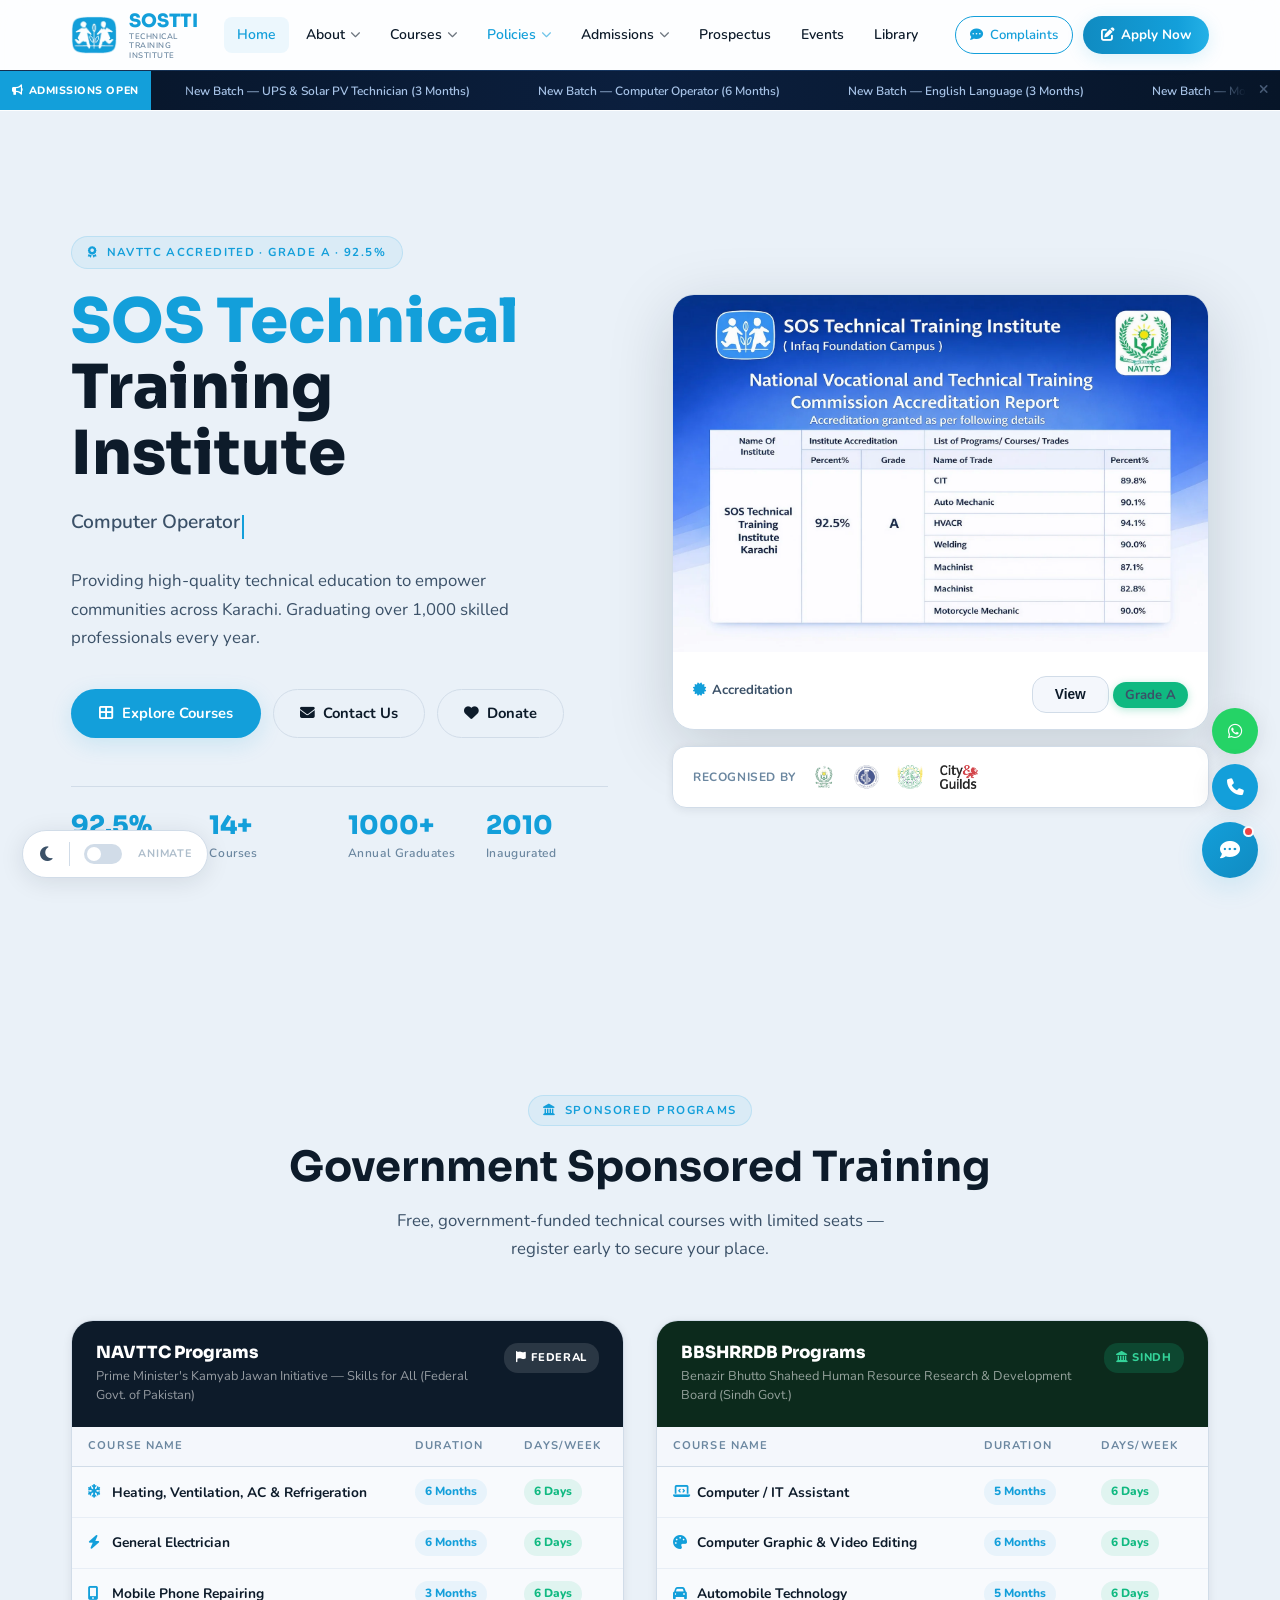
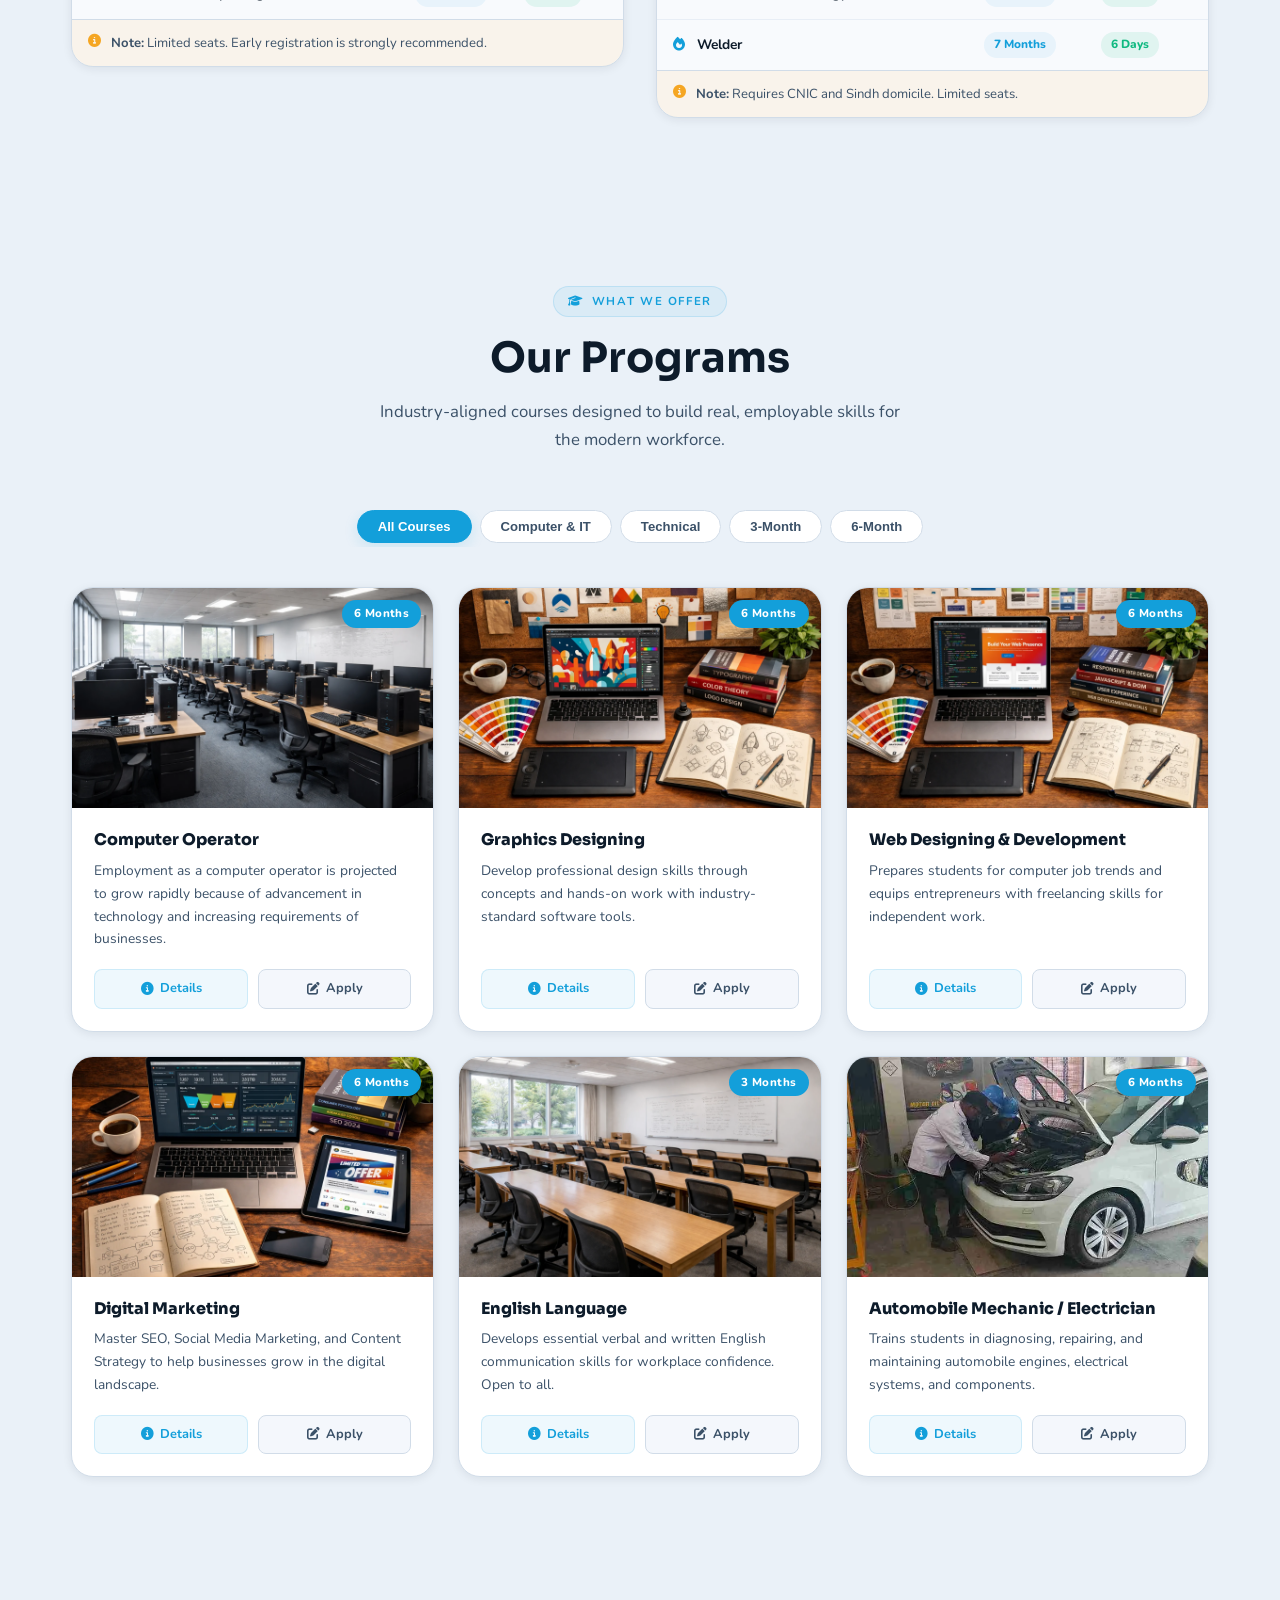
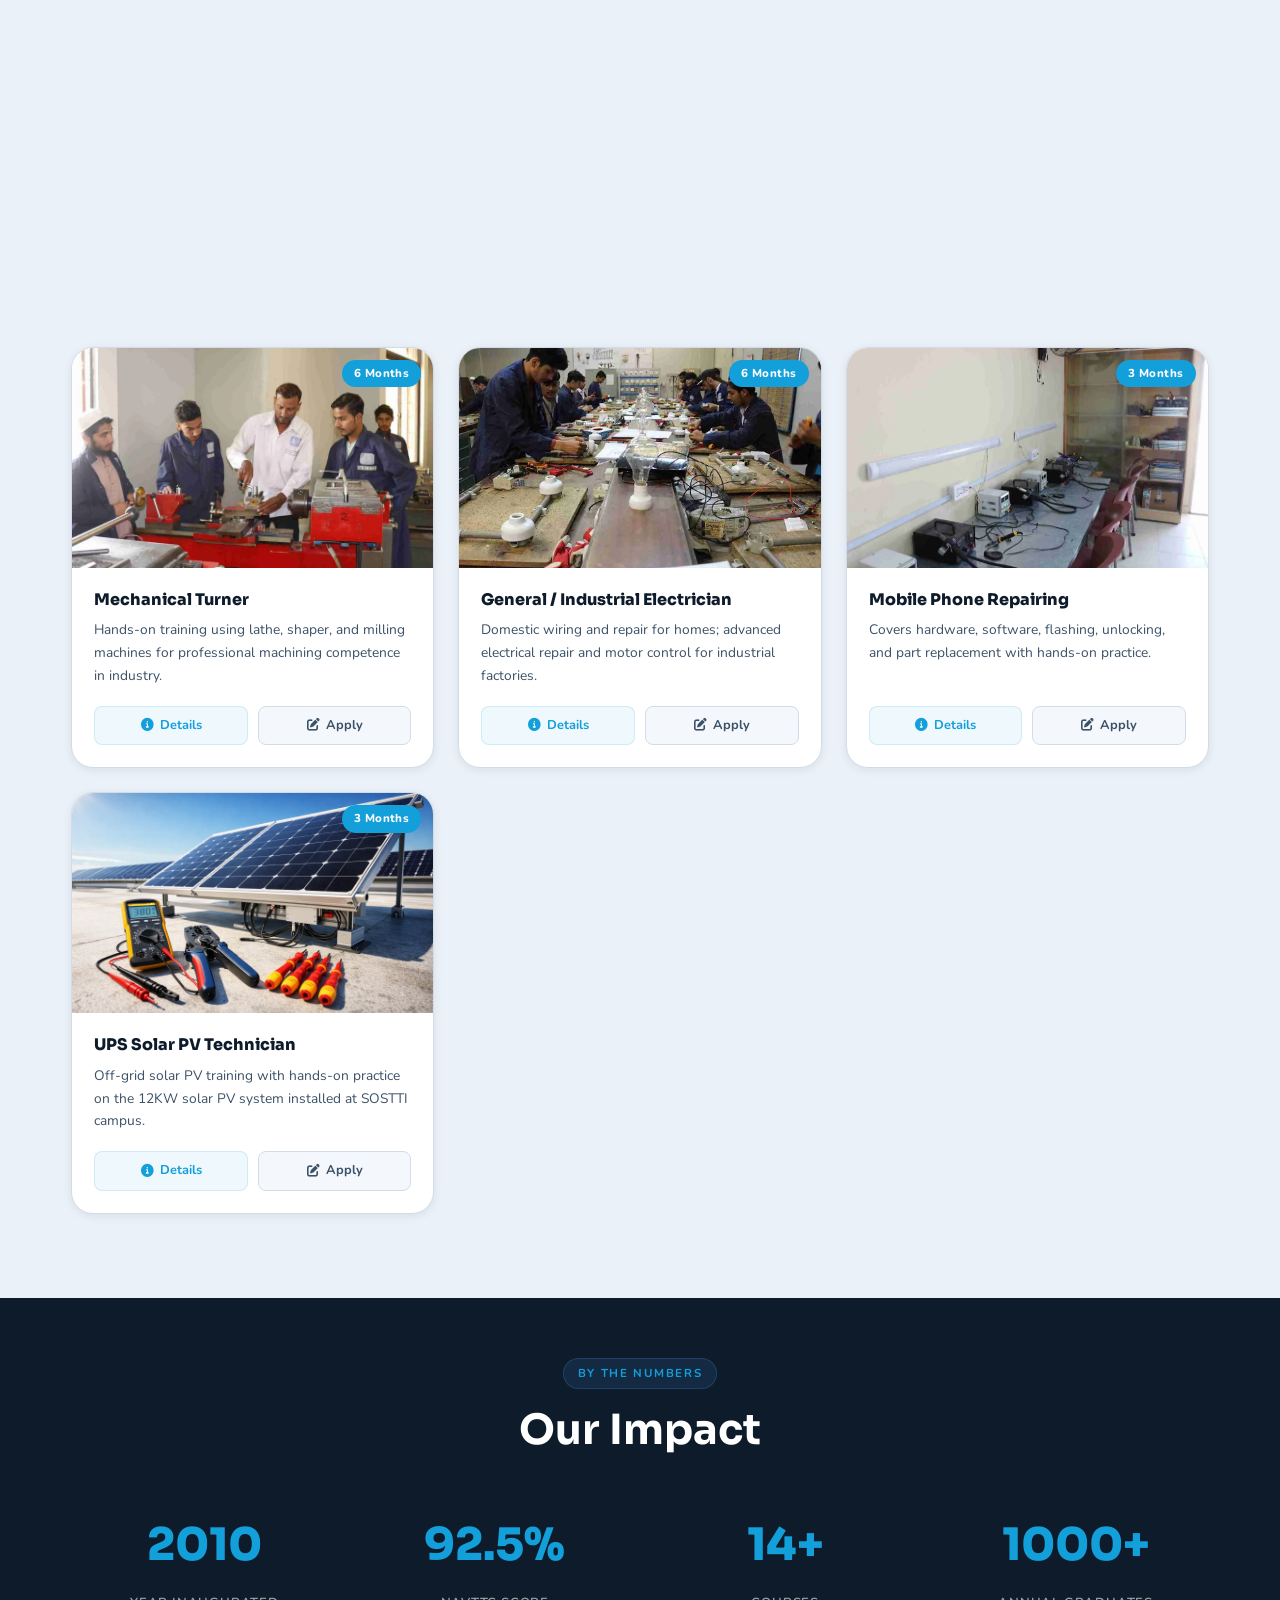
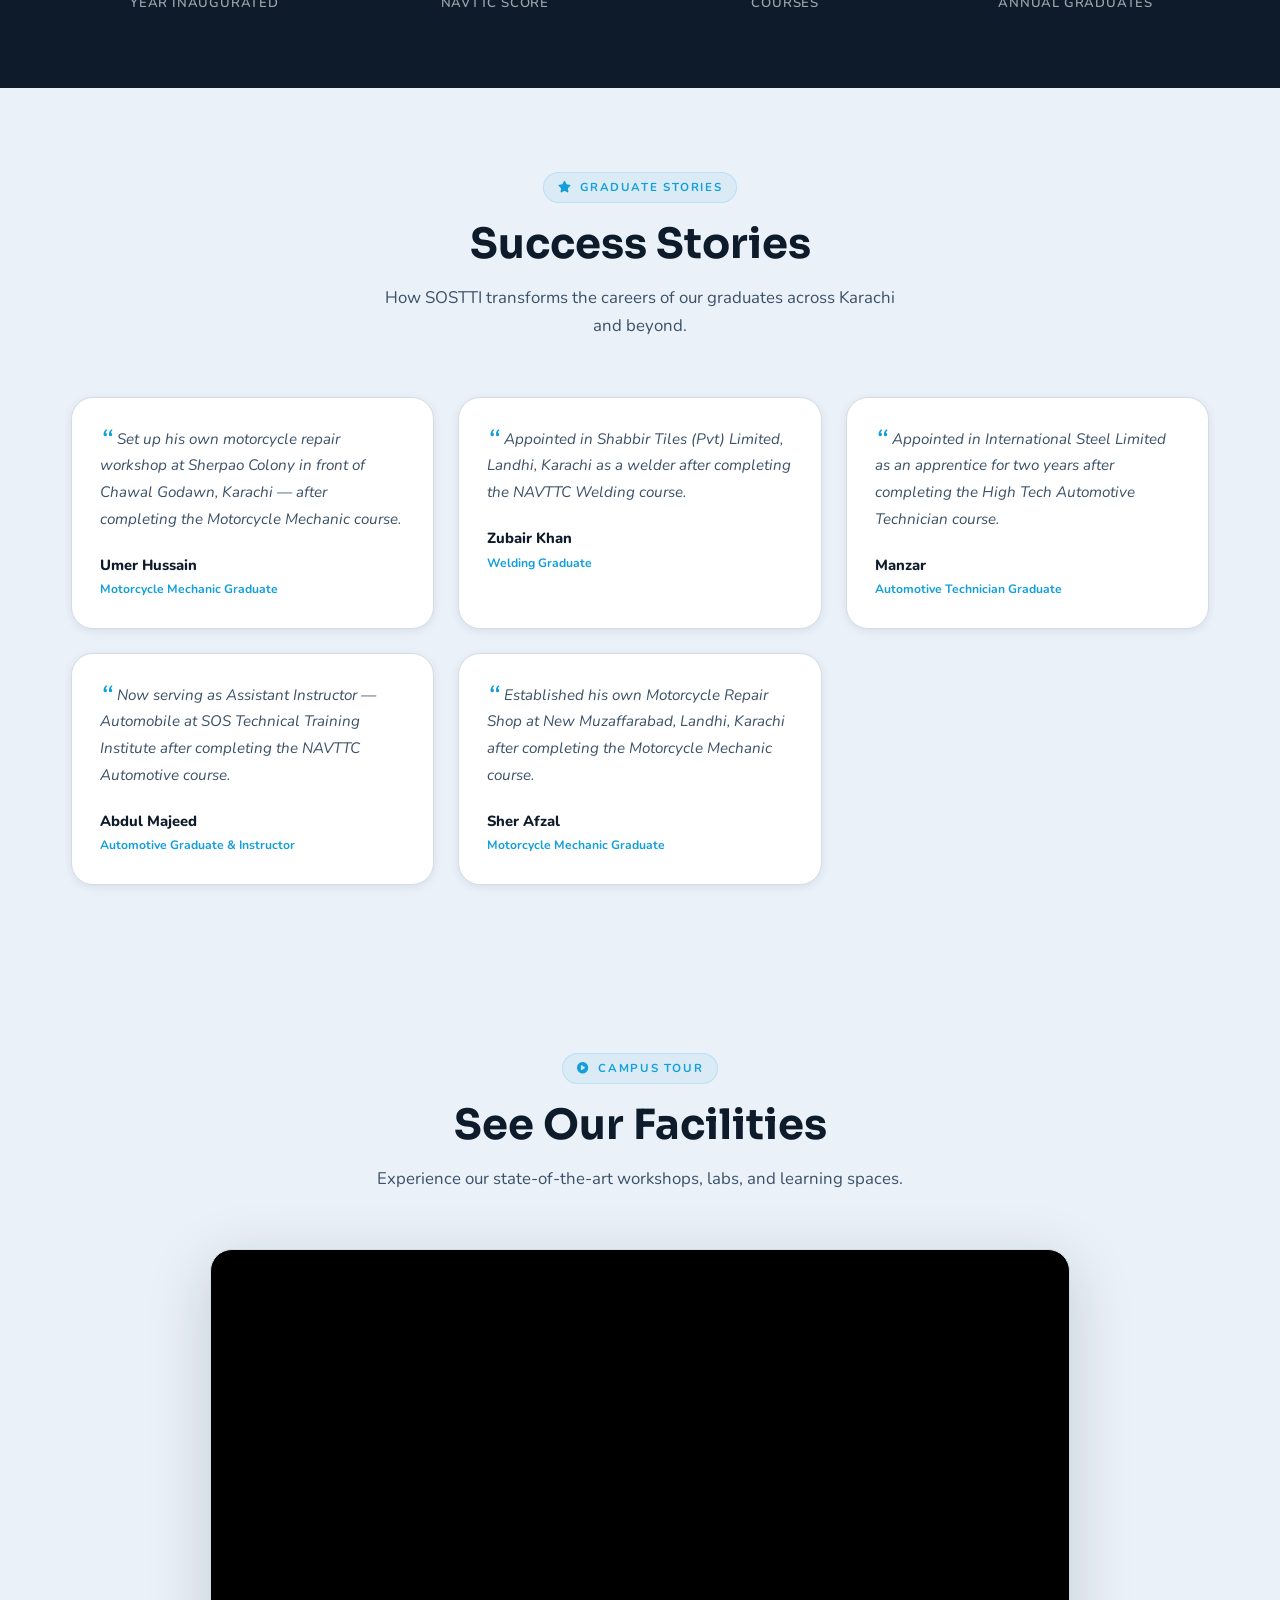
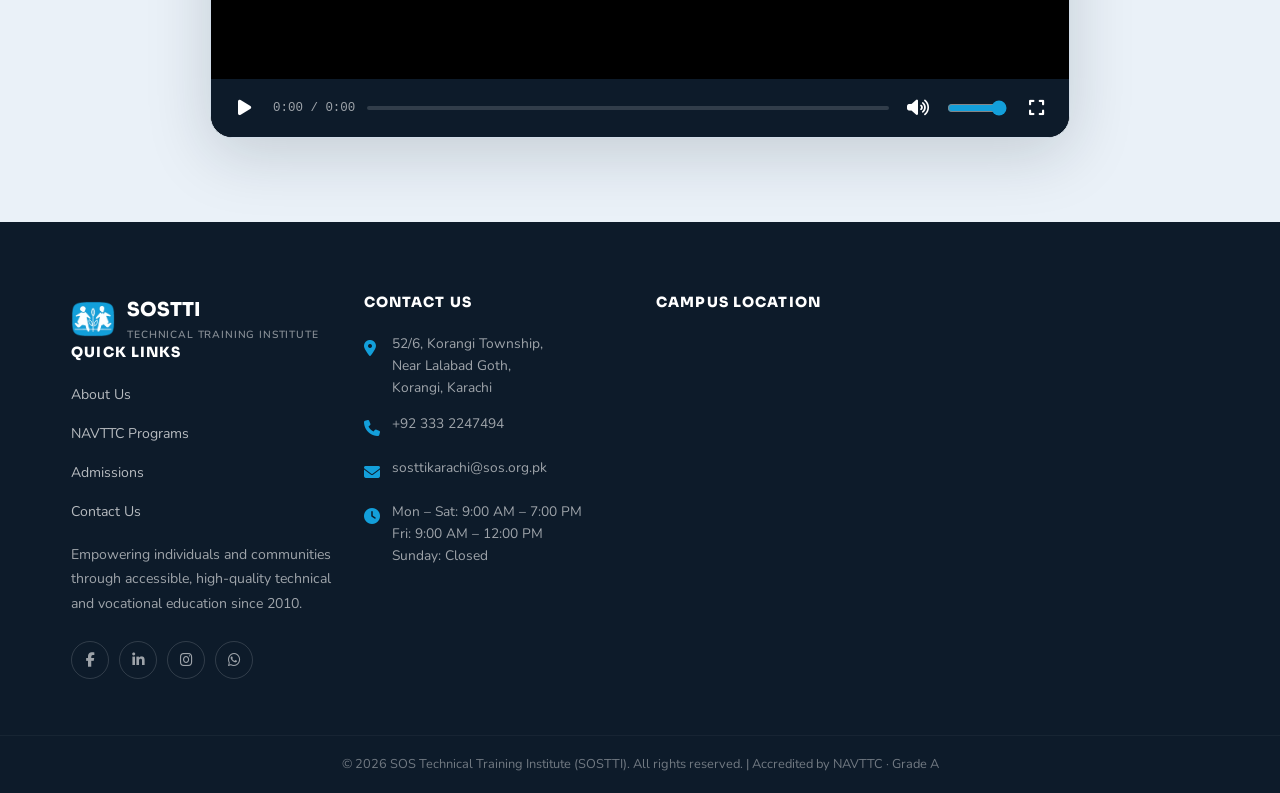
==== index.html @ b80d4fea "updatweAll" ====
<!DOCTYPE html>
<html lang="en" data-theme="">

<head>
  <meta charset="UTF-8">
  <meta name="viewport" content="width=device-width, initial-scale=1.0">
  <title>SOSTTI — NAVTTC Grade-A Accredited Technical Training Institute Karachi</title>
  <link rel="icon" type="image/x-icon" href="images/favicon.ico">

  <meta name="description"
    content="SOSTTI — NAVTTC Grade-A accredited technical and vocational training in Karachi. 14+ courses, 1,000+ annual graduates, free government-sponsored programs available.">
  <meta name="keywords" content="technical training Karachi, NAVTTC courses, vocational education Pakistan, SOSTTI">
  <meta name="robots" content="index, follow">
  <meta name="theme-color" content="#0d1b2a">

  <!-- Open Graph -->
  <meta property="og:title" content="SOSTTI — NAVTTC Grade-A Accredited Technical Training Institute Karachi">
  <meta property="og:description"
    content="NAVTTC Grade-A accredited technical education in Karachi. Government-sponsored free programs available.">
  <meta property="og:type" content="website">
  <meta property="og:url" content="https://sostti.org/">
  <meta property="og:image" content="https://sostti.org/images/sos-logo.webp">
  <link rel="canonical" href="https://sostti.org/">

  <!-- Preconnects -->
  <link rel="preconnect" href="https://fonts.googleapis.com">
  <link rel="preconnect" href="https://fonts.gstatic.com" crossorigin>
  <link rel="preconnect" href="https://cdnjs.cloudflare.com">

  <!-- Fonts & Resource Preloads -->
  <link rel="stylesheet" href="https://fonts.googleapis.com/css2?family=Sora:wght@300;400;500;600;700;800&family=Nunito:wght@400;500;600;700&display=swap">
  <link rel="preload" href="images/accr-01.webp" as="image" type="image/webp" fetchpriority="high">
  <link rel="preload" href="images/sos-logo.webp" as="image" type="image/webp" fetchpriority="high">

  <!-- Icons -->
  <link rel="stylesheet" href="https://cdnjs.cloudflare.com/ajax/libs/font-awesome/6.5.0/css/all.min.css">

  <!-- Main CSS -->
  <link rel="stylesheet" href="assets/style.css?v=2">

  <script>
    // Prevent FOUC
    (function () { var s = localStorage.getItem('sostti-theme'); if (s === 'dark' || (!s && window.matchMedia('(prefers-color-scheme:dark)').matches)) document.documentElement.setAttribute('data-theme', 'dark'); })();
  </script>
</head>

<body>

  <!-- Header -->
  <div id="header-container"></div>

  <!-- ══ HERO ══════════════════════════════════════════════ -->
  <section class="hero" id="home" aria-label="Hero">
    <div class="hero-grid-bg" aria-hidden="true"></div>
    <div class="container">
      <div class="hero-inner">

        <!-- Left: Content -->
        <div class="hero-content">
          <div class="hero-badge">
            <i class="fas fa-award"></i>
            NAVTTC Accredited &middot; Grade A &middot; 92.5%
          </div>

          <h1>
            <span class="highlight">SOS Technical</span><br>
            Training Institute
          </h1>

          <div class="hero-typing" aria-live="polite">
            <span id="typing-text"></span><span class="typing-cursor" aria-hidden="true"></span>
          </div>

          <p class="hero-desc">
            Providing high-quality technical education to empower
            communities across Karachi. Graduating over 1,000 skilled
            professionals every year.
          </p>

          <div class="hero-btns">
            <a class="btn-primary" href="#programs">
              <i class="fas fa-th-large"></i> Explore Courses
            </a>
            <a class="btn-outline" href="./pages/about-contact.html">
              <i class="fas fa-envelope"></i> Contact Us
            </a>
            <a class="btn-outline" href="pages/donate.html">
              <i class="fas fa-heart"></i> Donate
            </a>
          </div>

          <div class="hero-stats" aria-label="Key statistics">
            <div class="hero-stat">
              <span class="hero-stat-num">92.5%</span>
              <span class="hero-stat-lbl">NAVTTC Score</span>
            </div>
            <div class="hero-stat">
              <span class="hero-stat-num">14+</span>
              <span class="hero-stat-lbl">Courses</span>
            </div>
            <div class="hero-stat">
              <span class="hero-stat-num">1000+</span>
              <span class="hero-stat-lbl">Annual Graduates</span>
            </div>
            <div class="hero-stat">
              <span class="hero-stat-num">2010</span>
              <span class="hero-stat-lbl">Inaugurated</span>
            </div>
          </div>
        </div>

        <!-- Right: Visual -->
        <div class="hero-visual">
          <div class="hero-cert-card">
            <img src="images/accr-01.webp" alt="NAVTTC Grade A Accreditation Certificate" loading="eager"
              width="1536" height="1024"
              oncontextmenu="return false;" ondragstart="return false;"
              style="user-select:none;-webkit-user-drag:none;">
            <div class="hero-cert-info">
              <span><i class="fas fa-certificate"
                  style="color:var(--sapphire);margin-right:6px;"></i>Accreditation</span>
              <div class="hero-cert-actions">
                <button class="btn-cert" data-certificate="images/registration-certificate.webp">
                  View
                </button>
                <span class="grade-pill">Grade A</span>
              </div>
            </div>
          </div>
          <div class="trust-mini">
            <span>Recognised by</span>
            <div class="trust-mini-logos">
              <img src="images/navttc.webp" alt="NAVTTC" loading="lazy" width="580" height="658" style="height:28px; width:auto;">
              <img src="images/sbte.webp" alt="SBTE" loading="lazy" width="606" height="624" style="height:28px; width:auto;">
              <img src="images/stevta.webp" alt="STEVTA" loading="lazy" width="600" height="600" style="height:28px; width:auto;">
              <img src="images/city-guilds.webp" alt="City &amp; Guilds" loading="lazy" width="285" height="177" style="height:24px; width:auto;">
            </div>
          </div>
        </div>

      </div>
    </div>
  </section>

  <!-- ══ GOVERNMENT PROGRAMS ═══════════════════════════════ -->
  <section class="gov-programs" id="gov-programs" aria-labelledby="govprog-heading">
    <div class="container">
      <div class="section-head reveal">
        <span class="eyebrow"><i class="fas fa-landmark"></i> Sponsored Programs</span>
        <h2 id="govprog-heading">Government Sponsored Training</h2>
        <p>Free, government-funded technical courses with limited seats — register early to secure your place.</p>
      </div>

      <div class="program-blocks">

        <!-- NAVTTC -->
        <div class="prog-block reveal">
          <div class="prog-block-head">
            <div>
              <h3>NAVTTC Programs</h3>
              <p>Prime Minister's Kamyab Jawan Initiative — Skills for All (Federal Govt. of Pakistan)</p>
            </div>
            <div class="prog-badge"><i class="fas fa-flag" style="margin-right:5px;"></i>Federal</div>
          </div>
          <table class="prog-table" aria-label="NAVTTC courses">
            <thead>
              <tr>
                <th>Course Name</th>
                <th>Duration</th>
                <th>Days/Week</th>
              </tr>
            </thead>
            <tbody>
              <tr>
                <td>
                  <div class="crs-name"><i class="fas fa-snowflake"></i>Heating, Ventilation, AC &amp; Refrigeration
                  </div>
                </td>
                <td><span class="d-badge">6 Months</span></td>
                <td><span class="w-badge">6 Days</span></td>
              </tr>
              <tr>
                <td>
                  <div class="crs-name"><i class="fas fa-bolt"></i>General Electrician</div>
                </td>
                <td><span class="d-badge">6 Months</span></td>
                <td><span class="w-badge">6 Days</span></td>
              </tr>
              <tr>
                <td>
                  <div class="crs-name"><i class="fas fa-mobile-alt"></i>Mobile Phone Repairing</div>
                </td>
                <td><span class="d-badge">3 Months</span></td>
                <td><span class="w-badge">6 Days</span></td>
              </tr>
            </tbody>
          </table>
          <div class="note-box"><i class="fas fa-info-circle"></i><span><strong>Note:</strong> Limited seats. Early
              registration is strongly recommended.</span></div>
        </div>

        <!-- BBSHRRDB -->
        <div class="prog-block reveal">
          <div class="prog-block-head" style="background:#0c2a1c;">
            <div>
              <h3>BBSHRRDB Programs</h3>
              <p>Benazir Bhutto Shaheed Human Resource Research &amp; Development Board (Sindh Govt.)</p>
            </div>
            <div class="prog-badge" style="background:rgba(16,185,129,.2);color:#34d399;"><i class="fas fa-landmark"
                style="margin-right:5px;"></i>Sindh</div>
          </div>
          <table class="prog-table" aria-label="BBSHRRDB courses">
            <thead>
              <tr>
                <th>Course Name</th>
                <th>Duration</th>
                <th>Days/Week</th>
              </tr>
            </thead>
            <tbody>
              <tr>
                <td>
                  <div class="crs-name"><i class="fas fa-laptop-code"></i>Computer / IT Assistant</div>
                </td>
                <td><span class="d-badge">5 Months</span></td>
                <td><span class="w-badge">6 Days</span></td>
              </tr>
              <tr>
                <td>
                  <div class="crs-name"><i class="fas fa-palette"></i>Computer Graphic &amp; Video Editing</div>
                </td>
                <td><span class="d-badge">6 Months</span></td>
                <td><span class="w-badge">6 Days</span></td>
              </tr>
              <tr>
                <td>
                  <div class="crs-name"><i class="fas fa-car"></i>Automobile Technology</div>
                </td>
                <td><span class="d-badge">5 Months</span></td>
                <td><span class="w-badge">6 Days</span></td>
              </tr>
              <tr>
                <td>
                  <div class="crs-name"><i class="fas fa-fire"></i>Welder</div>
                </td>
                <td><span class="d-badge">7 Months</span></td>
                <td><span class="w-badge">6 Days</span></td>
              </tr>
            </tbody>
          </table>
          <div class="note-box"><i class="fas fa-info-circle"></i><span><strong>Note:</strong> Requires CNIC and Sindh
              domicile. Limited seats.</span></div>
        </div>

      </div>
    </div>
  </section>

  <!-- ══ PROGRAMS ══════════════════════════════════════════ -->
  <section class="programs" id="programs" aria-labelledby="programs-heading">
    <div class="container">
      <div class="section-head reveal">
        <span class="eyebrow"><i class="fas fa-graduation-cap"></i> What We Offer</span>
        <h2 id="programs-heading">Our Programs</h2>
        <p>Industry-aligned courses designed to build real, employable skills for the modern workforce.</p>
      </div>

      <div class="filter-bar" role="group" aria-label="Filter courses">
        <button class="filter-btn active" data-filter="all">All Courses</button>
        <button class="filter-btn" data-filter="computer">Computer &amp; IT</button>
        <button class="filter-btn" data-filter="technical">Technical</button>
        <button class="filter-btn" data-filter="short">3-Month</button>
        <button class="filter-btn" data-filter="long">6-Month</button>
      </div>

      <div class="courses-grid reveal-stagger" id="coursesGrid">

        <!-- Computer Courses -->
        <article class="course-card reveal" data-category="computer long">
          <div class="course-img">
            <span class="duration-badge">6 Months</span>
            <img src="images/computer-operator.webp" alt="Computer Operator Course" loading="lazy">
          </div>
          <div class="course-body">
            <h3>Computer Operator</h3>
            <p>Employment as a computer operator is projected to grow rapidly because of advancement in technology and
              increasing requirements of businesses.</p>
            <div class="course-actions">
              <a href="pages/courses/computer-course.html" class="btn-det"><i class="fas fa-info-circle"></i>
                Details</a>
              <a href="https://docs.google.com/forms/d/e/1FAIpQLSdnJItkIMyt3SGNaDeTBDcMTBKNeKJ4lC8cx3wxSOvjpciX4g/viewform"
                class="btn-apply" target="_blank" rel="noopener"><i class="fas fa-edit"></i> Apply</a>
            </div>
          </div>
        </article>

        <article class="course-card reveal" data-category="computer long">
          <div class="course-img">
            <span class="duration-badge">6 Months</span>
            <img src="images/graphics-designing.webp" alt="Graphics Designing" loading="lazy">
          </div>
          <div class="course-body">
            <h3>Graphics Designing</h3>
            <p>Develop professional design skills through concepts and hands-on work with industry-standard software
              tools.</p>
            <div class="course-actions">
              <a href="pages/courses/graphic-designing.html" class="btn-det"><i class="fas fa-info-circle"></i>
                Details</a>
              <a href="https://docs.google.com/forms/d/e/1FAIpQLSdnJItkIMyt3SGNaDeTBDcMTBKNeKJ4lC8cx3wxSOvjpciX4g/viewform"
                class="btn-apply" target="_blank" rel="noopener"><i class="fas fa-edit"></i> Apply</a>
            </div>
          </div>
        </article>

        <article class="course-card reveal" data-category="computer long">
          <div class="course-img">
            <span class="duration-badge">6 Months</span>
            <img src="images/web-development.webp" alt="Web Development" loading="lazy">
          </div>
          <div class="course-body">
            <h3>Web Designing &amp; Development</h3>
            <p>Prepares students for computer job trends and equips entrepreneurs with freelancing skills for
              independent work.</p>
            <div class="course-actions">
              <a href="pages/courses/web-designing-development.html" class="btn-det"><i class="fas fa-info-circle"></i>
                Details</a>
              <a href="https://docs.google.com/forms/d/e/1FAIpQLSdnJItkIMyt3SGNaDeTBDcMTBKNeKJ4lC8cx3wxSOvjpciX4g/viewform"
                class="btn-apply" target="_blank" rel="noopener"><i class="fas fa-edit"></i> Apply</a>
            </div>
          </div>
        </article>

        <article class="course-card reveal" data-category="computer long">
          <div class="course-img">
            <span class="duration-badge">6 Months</span>
            <img src="images/digital-marketing.webp" alt="Digital Marketing" loading="lazy">
          </div>
          <div class="course-body">
            <h3>Digital Marketing</h3>
            <p>Master SEO, Social Media Marketing, and Content Strategy to help businesses grow in the digital
              landscape.</p>
            <div class="course-actions">
              <a href="pages/courses/digital-marketing.html" class="btn-det"><i class="fas fa-info-circle"></i>
                Details</a>
              <a href="https://docs.google.com/forms/d/e/1FAIpQLSdnJItkIMyt3SGNaDeTBDcMTBKNeKJ4lC8cx3wxSOvjpciX4g/viewform"
                class="btn-apply" target="_blank" rel="noopener"><i class="fas fa-edit"></i> Apply</a>
            </div>
          </div>
        </article>

        <article class="course-card reveal" data-category="short">
          <div class="course-img">
            <span class="duration-badge">3 Months</span>
            <img src="images/english-language.webp" alt="English Language" loading="lazy">
          </div>
          <div class="course-body">
            <h3>English Language</h3>
            <p>Develops essential verbal and written English communication skills for workplace confidence. Open to all.
            </p>
            <div class="course-actions">
              <a href="pages/courses/EnglishLanguage.html" class="btn-det"><i class="fas fa-info-circle"></i>
                Details</a>
              <a href="https://docs.google.com/forms/d/e/1FAIpQLSdnJItkIMyt3SGNaDeTBDcMTBKNeKJ4lC8cx3wxSOvjpciX4g/viewform"
                class="btn-apply" target="_blank" rel="noopener"><i class="fas fa-edit"></i> Apply</a>
            </div>
          </div>
        </article>

        <!-- Technical Courses -->
        <article class="course-card reveal" data-category="technical long">
          <div class="course-img">
            <span class="duration-badge">6 Months</span>
            <img src="images/automobile-mechanic.webp" alt="Automobile Mechanic" loading="lazy">
          </div>
          <div class="course-body">
            <h3>Automobile Mechanic / Electrician</h3>
            <p>Trains students in diagnosing, repairing, and maintaining automobile engines, electrical systems, and
              components.</p>
            <div class="course-actions">
              <a href="pages/courses/automobile-mechanic-electrician.html" class="btn-det"><i
                  class="fas fa-info-circle"></i> Details</a>
              <a href="https://docs.google.com/forms/d/e/1FAIpQLSdnJItkIMyt3SGNaDeTBDcMTBKNeKJ4lC8cx3wxSOvjpciX4g/viewform"
                class="btn-apply" target="_blank" rel="noopener"><i class="fas fa-edit"></i> Apply</a>
            </div>
          </div>
        </article>

        <article class="course-card reveal" data-category="technical long">
          <div class="course-img">
            <span class="duration-badge">6 Months</span>
            <img src="images/hvacr.webp" alt="HVACR" loading="lazy">
          </div>
          <div class="course-body">
            <h3>HVACR</h3>
            <p>Learn to diagnose, repair, and install refrigerators, deep freezers, and air-conditioners with practical
              training.</p>
            <div class="course-actions">
              <a href="pages/courses/HVACR.html" class="btn-det"><i class="fas fa-info-circle"></i> Details</a>
              <a href="https://docs.google.com/forms/d/e/1FAIpQLSdnJItkIMyt3SGNaDeTBDcMTBKNeKJ4lC8cx3wxSOvjpciX4g/viewform"
                class="btn-apply" target="_blank" rel="noopener"><i class="fas fa-edit"></i> Apply</a>
            </div>
          </div>
        </article>

        <article class="course-card reveal" data-category="technical long">
          <div class="course-img">
            <span class="duration-badge">6 Months</span>
            <img src="images/welding.webp" alt="Advance Welding" loading="lazy">
          </div>
          <div class="course-body">
            <h3>Advance Welding</h3>
            <p>Advanced training for complex welding tasks, preparing students for diverse employment locally and
              internationally.</p>
            <div class="course-actions">
              <a href="pages/courses/AdvanceWelding.html" class="btn-det"><i class="fas fa-info-circle"></i> Details</a>
              <a href="https://docs.google.com/forms/d/e/1FAIpQLSdnJItkIMyt3SGNaDeTBDcMTBKNeKJ4lC8cx3wxSOvjpciX4g/viewform"
                class="btn-apply" target="_blank" rel="noopener"><i class="fas fa-edit"></i> Apply</a>
            </div>
          </div>
        </article>

        <article class="course-card reveal" data-category="technical long">
          <div class="course-img">
            <span class="duration-badge">6 Months</span>
            <img src="images/motorcycle-mechanic.webp" alt="Motorcycle Mechanic" loading="lazy">
          </div>
          <div class="course-body">
            <h3>Motorcycle Mechanic</h3>
            <p>Trains students in maintenance, repair, and overhaul of motorcycles — enabling independent workshops or
              professional careers.</p>
            <div class="course-actions">
              <a href="pages/courses/MotorcycleMechanic.html" class="btn-det"><i class="fas fa-info-circle"></i>
                Details</a>
              <a href="https://docs.google.com/forms/d/e/1FAIpQLSdnJItkIMyt3SGNaDeTBDcMTBKNeKJ4lC8cx3wxSOvjpciX4g/viewform"
                class="btn-apply" target="_blank" rel="noopener"><i class="fas fa-edit"></i> Apply</a>
            </div>
          </div>
        </article>

        <article class="course-card reveal" data-category="technical long">
          <div class="course-img">
            <span class="duration-badge">6 Months</span>
            <img src="images/machinist.webp" alt="Mechanical Turner" loading="lazy">
          </div>
          <div class="course-body">
            <h3>Mechanical Turner</h3>
            <p>Hands-on training using lathe, shaper, and milling machines for professional machining competence in
              industry.</p>
            <div class="course-actions">
              <a href="pages/courses/MechanicalTurner.html" class="btn-det"><i class="fas fa-info-circle"></i>
                Details</a>
              <a href="https://docs.google.com/forms/d/e/1FAIpQLSdnJItkIMyt3SGNaDeTBDcMTBKNeKJ4lC8cx3wxSOvjpciX4g/viewform"
                class="btn-apply" target="_blank" rel="noopener"><i class="fas fa-edit"></i> Apply</a>
            </div>
          </div>
        </article>

        <article class="course-card reveal" data-category="technical long">
          <div class="course-img">
            <span class="duration-badge">6 Months</span>
            <img src="images/electrical.webp" alt="Electrician" loading="lazy">
          </div>
          <div class="course-body">
            <h3>General / Industrial Electrician</h3>
            <p>Domestic wiring and repair for homes; advanced electrical repair and motor control for industrial
              factories.</p>
            <div class="course-actions">
              <a href="pages/courses/general-industrial-electrician.html" class="btn-det"><i
                  class="fas fa-info-circle"></i> Details</a>
              <a href="https://docs.google.com/forms/d/e/1FAIpQLSdnJItkIMyt3SGNaDeTBDcMTBKNeKJ4lC8cx3wxSOvjpciX4g/viewform"
                class="btn-apply" target="_blank" rel="noopener"><i class="fas fa-edit"></i> Apply</a>
            </div>
          </div>
        </article>

        <article class="course-card reveal" data-category="technical short">
          <div class="course-img">
            <span class="duration-badge">3 Months</span>
            <img src="images/mobile-repairing.webp" alt="Mobile Phone Repairing" loading="lazy">
          </div>
          <div class="course-body">
            <h3>Mobile Phone Repairing</h3>
            <p>Covers hardware, software, flashing, unlocking, and part replacement with hands-on practice.</p>
            <div class="course-actions">
              <a href="pages/courses/MobilePhoneRepairing.html" class="btn-det"><i class="fas fa-info-circle"></i>
                Details</a>
              <a href="https://docs.google.com/forms/d/e/1FAIpQLSdnJItkIMyt3SGNaDeTBDcMTBKNeKJ4lC8cx3wxSOvjpciX4g/viewform"
                class="btn-apply" target="_blank" rel="noopener"><i class="fas fa-edit"></i> Apply</a>
            </div>
          </div>
        </article>

        <article class="course-card reveal" data-category="technical short">
          <div class="course-img">
            <span class="duration-badge">3 Months</span>
            <img src="images/ups-solar.webp" alt="UPS Solar PV Technician" loading="lazy">
          </div>
          <div class="course-body">
            <h3>UPS Solar PV Technician</h3>
            <p>Off-grid solar PV training with hands-on practice on the 12KW solar PV system installed at SOSTTI campus.
            </p>
            <div class="course-actions">
              <a href="pages/courses/ups-solar-pv-technician.html" class="btn-det"><i class="fas fa-info-circle"></i>
                Details</a>
              <a href="https://docs.google.com/forms/d/e/1FAIpQLSdnJItkIMyt3SGNaDeTBDcMTBKNeKJ4lC8cx3wxSOvjpciX4g/viewform"
                class="btn-apply" target="_blank" rel="noopener"><i class="fas fa-edit"></i> Apply</a>
            </div>
          </div>
        </article>

      </div>
    </div>
  </section>

  <!-- ══ STATS ══════════════════════════════════════════════ -->
  <section class="stats-bar" aria-labelledby="impact-heading">
    <div class="container">
      <div class="section-head reveal" style="margin-bottom:40px;">
        <span class="eyebrow" style="background:rgba(77,158,255,.12);border-color:rgba(77,158,255,.2);">By the
          Numbers</span>
        <h2 id="impact-heading" style="color:#fff;">Our Impact</h2>
      </div>
      <div class="stats-grid">
        <div class="stat-item reveal"><span class="stat-num">2010</span><span class="stat-lbl">Year Inaugurated</span>
        </div>
        <div class="stat-item reveal"><span class="stat-num">92.5%</span><span class="stat-lbl">NAVTTC Score</span>
        </div>
        <div class="stat-item reveal"><span class="stat-num">14+</span><span class="stat-lbl">Courses</span></div>
        <div class="stat-item reveal"><span class="stat-num">1000+</span><span class="stat-lbl">Annual Graduates</span>
        </div>
      </div>
    </div>
  </section>

  <!-- ══ TESTIMONIALS ══════════════════════════════════════ -->
  <section class="testimonials" id="success" aria-labelledby="success-heading">
    <div class="container">
      <div class="section-head reveal">
        <span class="eyebrow"><i class="fas fa-star"></i> Graduate Stories</span>
        <h2 id="success-heading">Success Stories</h2>
        <p>How SOSTTI transforms the careers of our graduates across Karachi and beyond.</p>
      </div>
      <div class="testimonials-grid">
        <div class="testimonial-card reveal">
          <div class="testimonial-quote">Set up his own motorcycle repair workshop at Sherpao Colony in front of Chawal
            Godawn, Karachi — after completing the Motorcycle Mechanic course.</div>
          <div class="testimonial-name">Umer Hussain</div>
          <div class="testimonial-role">Motorcycle Mechanic Graduate</div>
        </div>
        <div class="testimonial-card reveal">
          <div class="testimonial-quote">Appointed in Shabbir Tiles (Pvt) Limited, Landhi, Karachi as a welder after
            completing the NAVTTC Welding course.</div>
          <div class="testimonial-name">Zubair Khan</div>
          <div class="testimonial-role">Welding Graduate</div>
        </div>
        <div class="testimonial-card reveal">
          <div class="testimonial-quote">Appointed in International Steel Limited as an apprentice for two years after
            completing the High Tech Automotive Technician course.</div>
          <div class="testimonial-name">Manzar</div>
          <div class="testimonial-role">Automotive Technician Graduate</div>
        </div>
        <div class="testimonial-card reveal">
          <div class="testimonial-quote">Now serving as Assistant Instructor — Automobile at SOS Technical Training
            Institute after completing the NAVTTC Automotive course.</div>
          <div class="testimonial-name">Abdul Majeed</div>
          <div class="testimonial-role">Automotive Graduate &amp; Instructor</div>
        </div>
        <div class="testimonial-card reveal">
          <div class="testimonial-quote">Established his own Motorcycle Repair Shop at New Muzaffarabad, Landhi, Karachi
            after completing the Motorcycle Mechanic course.</div>
          <div class="testimonial-name">Sher Afzal</div>
          <div class="testimonial-role">Motorcycle Mechanic Graduate</div>
        </div>
      </div>
    </div>
  </section>

  <!-- ══ VIDEO ══════════════════════════════════════════════ -->
  <section class="video-section" aria-labelledby="video-heading">
    <div class="container">
      <div class="section-head reveal">
        <span class="eyebrow"><i class="fas fa-play-circle"></i> Campus Tour</span>
        <h2 id="video-heading">See Our Facilities</h2>
        <p>Experience our state-of-the-art workshops, labs, and learning spaces.</p>
      </div>
      <div class="video-wrapper reveal" role="region" aria-label="Campus tour video player">
        <video playsinline preload="metadata" aria-label="SOSTTI campus tour video">
          <source src="videos/SOSVideo.mp4#t=0.9" type="video/mp4">
          Your browser does not support video.
        </video>
        <div class="video-controls">
          <button class="v-btn play" aria-label="Play/Pause"><i class="fas fa-play"></i></button>
          <span class="v-time">0:00 / 0:00</span>
          <div class="v-progress" role="progressbar" aria-valuemin="0" aria-valuemax="100" aria-valuenow="0">
            <div class="v-progress-fill"></div>
          </div>
          <button class="v-btn mute" aria-label="Mute/Unmute"><i class="fas fa-volume-up"></i></button>
          <input type="range" class="v-volume-slider" min="0" max="1" step="0.05" value="1" aria-label="Volume">
          <button class="v-btn fullscreen" aria-label="Fullscreen"><i class="fas fa-expand"></i></button>
        </div>
      </div>
    </div>
  </section>

  <!-- Footer -->
  <div id="footer-container"></div>

  <!-- Scripts -->
  <script src="js/core.js"></script>
  <script src="js/policy-dates.js"></script>
  <script src="js/announcement-manager.js"></script>

</body>

</html>
---- assets/style.css ----
/* ============================================================
   SOSTTI — Redesigned Master Stylesheet 2026
   Aesthetic: Precision Authority — deep slate command,
   electric sapphire accent, platinum surfaces.
   Full dark/light responsive system.
   Fonts: Sora (headings) + Nunito (body)
   ============================================================ */

/* ── GOOGLE FONTS ──────────────────────────────────────────── */
@import url('https://fonts.googleapis.com/css2?family=Sora:wght@300;400;500;600;700;800&family=Nunito:wght@400;500;600;700&display=swap');

/* ── CSS VARIABLES (Light Mode) ────────────────────────────── */
:root {
  /* Core Brand */
  --ink: #0d1b2a;
  --ink-mid: #1a2f45;
  --ink-light: #2c4a65;
  --sapphire: #139FDA;
  --sapphire-dk: #108bc1;
  --sapphire-gl: rgba(19, 159, 218, .15);
  --sapphire-lt: rgba(19, 159, 218, .07);
  --gold: #f5a623;
  --emerald: #10b981;
  --crimson: #ef4444;

  /* Surfaces – Light */
  --bg: #f8fafd;
  --bg-2: #eef2f9;
  --bg-3: #e2ebf6;
  --surface: #ffffff;
  --surface-2: #f4f7fc;
  --surface-hvr: #edf2fb;

  /* Text – Light */
  --text: #0d1b2a;
  --text-2: #3b5168;
  --text-3: #6b87a0;
  --text-inv: #ffffff;

  /* Borders */
  --bdr: #d1dce8;
  --bdr-dk: #b0c2d4;
  --bdr-lt: #e8eef6;

  /* Shadows */
  --sh-xs: 0 1px 4px rgba(13, 27, 42, .06);
  --sh-sm: 0 2px 10px rgba(13, 27, 42, .08);
  --sh-md: 0 4px 24px rgba(13, 27, 42, .10);
  --sh-lg: 0 8px 48px rgba(13, 27, 42, .13);
  --sh-xl: 0 16px 64px rgba(13, 27, 42, .17);

  /* Radii */
  --r-xs: 4px;
  --r-sm: 8px;
  --r-md: 14px;
  --r-lg: 22px;
  --r-xl: 36px;
  --r-full: 9999px;

  /* Transition */
  --t: all .28s cubic-bezier(.4, 0, .2, 1);
  --t-fast: all .16s ease;
  --t-slow: all .45s cubic-bezier(.4, 0, .2, 1);

  /* Typography */
  --f-head: 'Sora', 'Segoe UI', sans-serif;
  --f-body: 'Nunito', 'DM Sans', sans-serif;

  /* Header */
  --h-bg: rgba(255, 255, 255, .88);
  --h-bg-s: rgba(255, 255, 255, .98);
  --h-txt: #0d1b2a;
  --h-txt-hvr: #139FDA;

  /* Brand Gradient (Vector Ocean Waves) */
  --bg-base: #eaf1f8;
  --svg-wave-1: url("data:image/svg+xml,%3Csvg xmlns='http://www.w3.org/2000/svg' viewBox='0 0 1000 1000' preserveAspectRatio='none'%3E%3Cpath fill='%2360a5fa' opacity='0.3' d='M0 400 Q250 200 500 400 T1000 400 L1000 1000 L0 1000 Z'/%3E%3C/svg%3E");
  --svg-wave-2: url("data:image/svg+xml,%3Csvg xmlns='http://www.w3.org/2000/svg' viewBox='0 0 1000 1000' preserveAspectRatio='none'%3E%3Cpath fill='%232563eb' opacity='0.25' d='M0 600 Q250 400 500 600 T1000 600 L1000 1000 L0 1000 Z'/%3E%3C/svg%3E");

  /* Body offset — header is fixed, push content down.
     These are updated dynamically by JS (setOffset).
     Base values: 70px navbar + 40px ticker = 110px */
  --nav-offset: 70px;
  --ticker-h: 40px;
}

/* ── DARK MODE VARIABLES ───────────────────────────────────── */
[data-theme="dark"] {
  --ink: #c8daf0;
  --ink-mid: #9bb5d1;
  --ink-light: #7a9bb8;
  --sapphire: #47b8ea;
  --sapphire-dk: #35a7d9;
  --sapphire-gl: rgba(71, 184, 234, .18);
  --sapphire-lt: rgba(71, 184, 234, .07);
  --gold: #fbbf24;
  --emerald: #34d399;
  --crimson: #f87171;

  --bg: #080f18;
  --bg-2: #0c1520;
  --bg-3: #10192a;
  --surface: #0f1925;
  --surface-2: #142030;
  --surface-hvr: #1a2a3e;

  --text: #dde9f5;
  --text-2: #8da8c0;
  --text-3: #5a7a96;
  --text-inv: #080f18;

  --bdr: #1c2e42;
  --bdr-dk: #253d56;
  --bdr-lt: #14202e;

  --sh-xs: 0 1px 4px rgba(0, 0, 0, .22);
  --sh-sm: 0 2px 10px rgba(0, 0, 0, .28);
  --sh-md: 0 4px 24px rgba(0, 0, 0, .34);
  --sh-lg: 0 8px 48px rgba(0, 0, 0, .40);
  --sh-xl: 0 16px 64px rgba(0, 0, 0, .48);

  --h-bg: rgba(8, 15, 24, .88);
  --h-bg-s: rgba(8, 15, 24, .98);
  --h-txt: rgba(220, 233, 246, .85);
  --h-txt-hvr: #4d9eff;

  /* Brand Gradient (Vector Ocean Waves) */
  --bg-base: #020617;
  --svg-wave-1: url("data:image/svg+xml,%3Csvg xmlns='http://www.w3.org/2000/svg' viewBox='0 0 1000 1000' preserveAspectRatio='none'%3E%3Cpath fill='%231e3a8a' opacity='0.7' d='M0 400 Q250 200 500 400 T1000 400 L1000 1000 L0 1000 Z'/%3E%3C/svg%3E");
  --svg-wave-2: url("data:image/svg+xml,%3Csvg xmlns='http://www.w3.org/2000/svg' viewBox='0 0 1000 1000' preserveAspectRatio='none'%3E%3Cpath fill='%23172554' opacity='0.8' d='M0 600 Q250 400 500 600 T1000 600 L1000 1000 L0 1000 Z'/%3E%3C/svg%3E");
}

/* ── SMOOTH TRANSITIONS ─────────────────────────────────────── */
html,
body,
header,
footer,
.card,
section,
.nav-link,
.dropdown-content,
.policy-box,
table,
.badge,
.btn,
input,
textarea,
.chat-box,
.msg-bubble,
.promo-banner {
  transition: background-color .4s cubic-bezier(.4, 0, .2, 1), 
              color .4s cubic-bezier(.4, 0, .2, 1),
              border-color .4s cubic-bezier(.4, 0, .2, 1), 
              box-shadow .4s cubic-bezier(.4, 0, .2, 1);
}

/* ── RESET ──────────────────────────────────────────────────── */
*,
*::before,
*::after {
  margin: 0;
  padding: 0;
  box-sizing: border-box;
}

html {
  scroll-behavior: smooth;
  font-size: 16px;
  background-color: var(--bg-base);
}

body {
  font-family: var(--f-body);
  color: var(--text);
  background-color: transparent;
  line-height: 1.68;
  overflow-x: hidden;
  -webkit-font-smoothing: antialiased;
}

/* ── CREATIVE ANIMATED BACKGROUND (VECTOR WATER WAVES) ──────── */
body::before, body::after {
  content: '';
  position: fixed;
  inset: 0;
  z-index: -1;
  pointer-events: none;
  background-repeat: repeat-x;
  opacity: 1; /* Visible by default in both modes */
  transition: opacity 1.2s cubic-bezier(0.4, 0, 0.2, 1);
}

/* Hide waves completely when 'Animate' is turned OFF */
body.motion-paused::before,
body.motion-paused::after {
  opacity: 0 !important;
  animation-play-state: paused !important;
}

/* Layer 1 - Background wave */
body::before {
  background-image: var(--svg-wave-1);
  background-size: 1600px 100vh;
  background-position: 0 0;
  animation: scrollVector 30s linear infinite;
}

/* Layer 2 - Foreground wave */
body::after {
  background-image: var(--svg-wave-2);
  background-size: 1200px 100vh;
  background-position: 0 0;
  animation: scrollVector 22s linear infinite reverse;
}

@keyframes scrollVector {
  0% { background-position: 0px 0px; }
  100% { background-position: 4800px 0px; } /* Ensures seamless looping common multiple */
}

h1,
h2,
h3,
h4,
h5,
h6 {
  font-family: var(--f-head);
  font-weight: 700;
  line-height: 1.22;
  color: var(--text);
}

img {
  max-width: 100%;
  display: block;
}

a {
  color: inherit;
  text-decoration: none;
}

ul {
  list-style: none;
  padding: 0;
  margin: 0;
}

button {
  cursor: pointer;
  border: none;
  outline: none;
}

/* ── FOCUS VISIBLE — keyboard navigation accessibility ──────── */
:focus-visible {
  outline: 2px solid var(--sapphire);
  outline-offset: 2px;
  border-radius: var(--r-xs);
}

button:focus-visible,
a:focus-visible,
input:focus-visible,
select:focus-visible,
textarea:focus-visible {
  outline: 2px solid var(--sapphire);
  outline-offset: 3px;
  border-radius: var(--r-sm);
}

/* ── PRELOADER ────────────────────────────────────────────── */
.sostti-preloader {
  position: fixed;
  inset: 0;
  display: flex;
  flex-direction: column;
  align-items: center;
  justify-content: center;
  background-color: var(--bg-base);
  background-image: var(--bg-orb-1), var(--bg-orb-2);
  z-index: 10001;
  /* Above everything including header */
  transition: opacity .3s cubic-bezier(.4, 0, .2, 1), visibility .3s;
}

.sostti-preloader.fade-out {
  opacity: 0;
  visibility: hidden;
}

.preloader-logo {
  width: 96px;
  height: 96px;
  margin-bottom: 24px;
  border-radius: var(--r-md);
  box-shadow: var(--sh-lg);
  object-fit: contain;
  animation: logoPulse 2.2s ease-in-out infinite;
}

.preloader-spin {
  width: 30px;
  height: 30px;
  border: 3px solid var(--bdr);
  border-top-color: var(--sapphire);
  border-radius: 50%;
  animation: spinLoader 0.9s linear infinite;
}

@keyframes logoPulse {

  0%,
  100% {
    transform: scale(1);
    opacity: 1;
  }

  50% {
    transform: scale(1.06);
    opacity: .88;
  }
}

@keyframes spinLoader {
  to {
    transform: rotate(360deg);
  }
}

/* ── CONTAINER ──────────────────────────────────────────────── */
.container {
  width: min(92%, 1280px);
  margin-inline: auto;
  padding-inline: 20px;
}

section {
  padding: 84px 0;
}

/* ── SECTION LABELS ─────────────────────────────────────────── */
.eyebrow {
  display: inline-flex;
  align-items: center;
  gap: 8px;
  font-size: .72rem;
  font-weight: 700;
  letter-spacing: .14em;
  text-transform: uppercase;
  color: var(--sapphire);
  margin-bottom: 16px;
  padding: 5px 14px;
  background: var(--sapphire-lt);
  border: 1px solid var(--sapphire-gl);
  border-radius: var(--r-full);
}

.section-head {
  text-align: center;
  margin-bottom: 56px;
}

.section-head h2 {
  font-size: clamp(1.8rem, 3.5vw, 2.6rem);
  margin-bottom: 14px;
}

.section-head p {
  font-size: 1.05rem;
  color: var(--text-2);
  max-width: 540px;
  margin: 0 auto;
}

/* ─────────────────────────────────────────────────────────────
   HEADER / NAV
───────────────────────────────────────────────────────────── */
header {
  position: fixed;
  top: 0;
  left: 0;
  right: 0;
  z-index: 1000;
  background: var(--h-bg);
  backdrop-filter: blur(16px);
  -webkit-backdrop-filter: blur(16px);
  border-bottom: 1px solid transparent;
  transition: var(--t-slow);
}

header.scrolled {
  background: var(--h-bg-s);
  border-bottom-color: var(--bdr);
  box-shadow: var(--sh-md);
}

header .container {
  height: 70px;
  display: flex;
  align-items: center;
}

.navbar {
  display: grid;
  grid-template-columns: auto 1fr auto;
  grid-template-areas: "logo nav right";
  align-items: center;
  column-gap: 24px;
  width: 100%;
}

/* Logo */
.logo {
  display: flex;
  align-items: center;
  gap: 12px;
  flex-shrink: 0;
  margin-right: 0;
  grid-area: logo;
}

.logo img {
  width: 46px;
  height: 46px;
  border-radius: var(--r-sm);
  object-fit: contain;
}

.logo-text {
  display: flex;
  flex-direction: column;
  line-height: 1.2;
}

.logo-name {
  font-family: var(--f-head);
  font-size: 1.15rem;
  font-weight: 800;
  color: var(--sapphire);
  letter-spacing: -.01em;
}

.logo-tagline {
  font-size: .50rem;
  font-weight: 600;
  color: var(--text-3);
  letter-spacing: .06em;
  text-transform: uppercase;
}

/* Nav links — centered in the middle column */
.nav-links {
  display: flex;
  align-items: center;
  justify-content: center;
  gap: 4px;
  list-style: none;
  padding: 0;
  margin: 0;
  grid-area: nav;
}

.nav-links>li {
  position: relative;
}

.nav-links>li>a {
  display: flex;
  align-items: center;
  gap: 5px;
  padding: 6px 13px;
  border-radius: var(--r-sm);
  font-size: .875rem;
  font-weight: 600;
  color: var(--h-txt);
  cursor: pointer;
  transition: var(--t-fast);
}

.nav-links>li>a:hover,
.nav-links>li>a.active {
  color: var(--sapphire);
  background: var(--sapphire-lt);
}

.nav-links>li>a .fa-chevron-down {
  font-size: .65rem;
  opacity: .6;
  transition: transform .22s ease;
}

.nav-links>li:hover>a .fa-chevron-down {
  transform: rotate(180deg);
}

/* Dropdown */
.dropdown {
  position: relative;
}

.dropdown-content {
  position: absolute;
  top: 100%;
  left: 0;
  min-width: 220px;
  background: var(--surface);
  border: 1px solid var(--bdr);
  border-radius: var(--r-md);
  box-shadow: var(--sh-lg);
  padding: 6px;
  opacity: 0;
  visibility: hidden;
  pointer-events: none;
  transform: translateY(-8px);
  transition: opacity .22s ease, transform .22s ease, visibility .22s;
  z-index: 1050;
  /* Must be above ticker (inside header z-index:1000) */
}

.dropdown:hover .dropdown-content,
.dropdown.open .dropdown-content {
  opacity: 1;
  visibility: visible;
  pointer-events: auto;
  transform: translateY(0);
}

.dropdown-content a {
  display: flex;
  align-items: center;
  gap: 7px;
  padding: 6px 12px;
  border-radius: var(--r-sm);
  font-size: .84rem;
  font-weight: 600;
  color: var(--text-2);
  transition: var(--t-fast);
}

.dropdown-content a:hover,
.dropdown-content a.active {
  color: var(--sapphire);
  background: var(--sapphire-lt);
}

.dropdown-content a i {
  width: 16px;
  opacity: .7;
}

/* Policy highlight in dropdown */
.policy-menu-link {
  color: var(--sapphire) !important;
  font-weight: 700 !important;
}

.policy-menu-link i {
  color: var(--gold) !important;
  opacity: 1 !important;
}

/* Nested dropdown */
.nested-dropdown {
  position: relative;
}

.nested-dropdown>a {
  justify-content: space-between;
}

.nested-dropdown-content {
  position: absolute;
  left: 100%;
  top: 0;
  min-width: 230px;
  background: var(--surface);
  border: 1px solid var(--bdr);
  border-radius: var(--r-md);
  box-shadow: var(--sh-lg);
  padding: 8px;
  opacity: 0;
  visibility: hidden;
  pointer-events: none;
  transform: translateX(-8px);
  transition: opacity .22s ease, transform .22s ease, visibility .22s;
}

.nested-dropdown:hover .nested-dropdown-content,
.nested-dropdown.open .nested-dropdown-content {
  opacity: 1;
  visibility: visible;
  pointer-events: auto;
  transform: translateX(0);
}

/* Nav Right wrapper — 3rd grid column contains CTA + hamburger */
.nav-right {
  display: flex;
  align-items: center;
  gap: 10px;
  flex-shrink: 0;
  grid-area: right;
}

/* Nav CTA group (desktop buttons) */
.nav-cta-group {
  display: flex;
  align-items: center;
  justify-content: flex-end;
  gap: 10px;
  flex-shrink: 0;
}



.nav-apply-btn {
  display: flex;
  align-items: center;
  gap: 7px;
  padding: 8px 18px;
  background: linear-gradient(270deg, var(--sapphire-dk), var(--sapphire), #47d4ff, var(--sapphire), var(--sapphire-dk));
  background-size: 300% 100%;
  color: #fff !important;
  border-radius: var(--r-full);
  font-size: .84rem;
  font-weight: 700;
  box-shadow: 0 4px 18px var(--sapphire-gl), 0 0 0 0 var(--sapphire);
  transition: transform .2s ease, box-shadow .2s ease;
  animation: applyShimmer 3s linear infinite, applyPulse 2.4s ease-in-out infinite;
  position: relative;
  overflow: hidden;
}

/* Sweep highlight layer */
.nav-apply-btn::after {
  content: '';
  position: absolute;
  top: 0; left: -60%;
  width: 50%;
  height: 100%;
  background: linear-gradient(90deg, transparent, rgba(255,255,255,0.28), transparent);
  animation: applySwipe 2.2s ease-in-out infinite;
  pointer-events: none;
}

.nav-apply-btn:hover {
  transform: translateY(-2px) scale(1.04);
  box-shadow: 0 8px 28px var(--sapphire-gl), 0 0 18px rgba(19,159,218,.45);
  animation-play-state: paused;
}

/* Gradient slide */
@keyframes applyShimmer {
  0%   { background-position: 0% 50%; }
  100% { background-position: 300% 50%; }
}

/* Soft glow pulse */
@keyframes applyPulse {
  0%, 100% { box-shadow: 0 4px 18px var(--sapphire-gl), 0 0 0   rgba(19,159,218,0); }
  50%       { box-shadow: 0 4px 22px var(--sapphire-gl), 0 0 14px rgba(19,159,218,.4); }
}

/* Light sweep */
@keyframes applySwipe {
  0%   { left: -60%; opacity: 0; }
  30%  { opacity: 1; }
  60%  { left: 120%; opacity: 0; }
  100% { left: 120%; opacity: 0; }
}

.nav-ghost-btn {
  display: flex;
  align-items: center;
  gap: 7px;
  padding: 7px 14px;
  border: 1.5px solid var(--sapphire);
  border-radius: var(--r-full);
  font-size: .82rem;
  font-weight: 600;
  color: var(--sapphire);
  transition: var(--t-fast);
}

.nav-ghost-btn:hover {
  border-color: var(--sapphire);
  color: var(--sapphire);
  background: var(--sapphire-lt);
}

/* Mobile hamburger — sits in the CTA column (grid: cta area) */
.mobile-menu {
  display: none;
  align-items: center;
  justify-content: center;
  background: none;
  border: 1.5px solid var(--bdr);
  border-radius: var(--r-sm);
  padding: 0;
  width: 40px;
  height: 40px;
  color: var(--text);
  font-size: 1.1rem;
  flex-shrink: 0;
  transition: var(--t-fast);
}

.mobile-menu:hover {
  border-color: var(--sapphire);
  color: var(--sapphire);
  background: var(--sapphire-lt);
}

/* Institute Policy nav trigger colour */
.policy-trigger {
  color: var(--sapphire) !important;
}

/* Nested dropdown arrow */
.nested-arrow {
  margin-left: auto;
  opacity: .5;
  font-size: .7rem;
  transition: transform .22s ease;
}

/* ── NAV OVERLAY (mobile backdrop) ───────────────────────────── */
.nav-overlay {
  position: fixed;
  inset: 0;
  background: rgba(8, 15, 24, .48);
  /* No backdrop-filter — prevents jarring sudden blur */
  z-index: 1000;
  opacity: 0;
  visibility: hidden;
  pointer-events: none;
  transition: opacity .3s ease, visibility .3s;
}

.nav-overlay.open {
  opacity: 1;
  visibility: visible;
  pointer-events: auto;
}

/* ── Hide floating elements + chat when mobile nav is open ────── */
body.nav-open .float-btns,
body.nav-open .controls-group,
body.nav-open #sostti-chat {
  opacity: 0 !important;
  pointer-events: none !important;
  transform: translateY(8px);
}

/* ── Drawer header: hidden on desktop, shown only on mobile ──── */
.nav-drawer-header {
  display: none;
}

/* ── MOBILE CTA (inside nav drawer) ──────────────────────────── */
.nav-mobile-cta {
  display: none;
}


/* ── UNIFIED CONTROLS GROUP (bottom-left pill) ────────────── */
.controls-group {
  position: fixed;
  bottom: 22px;
  left: 22px;
  z-index: 9990;
  display: flex;
  align-items: center;
  background: var(--surface);
  border: 1.5px solid var(--bdr);
  border-radius: var(--r-full);
  box-shadow: var(--sh-md);
  backdrop-filter: blur(14px);
  -webkit-backdrop-filter: blur(14px);
  overflow: hidden;
  transition: box-shadow .3s ease, border-color .3s ease;
}

.controls-group:hover {
  box-shadow: var(--sh-lg);
  border-color: var(--sapphire);
}

/* Divider between theme + animate */
.ctrl-divider {
  width: 1px;
  height: 24px;
  background: var(--bdr);
  flex-shrink: 0;
  transition: background .3s ease;
}

/* ── THEME PILL (left side of group) ──────────────────────── */
.theme-pill {
  width: 46px;
  height: 46px;
  border-radius: 0;
  border: none;
  background: transparent;
  color: var(--text-2);
  font-size: 1.05rem;
  display: flex;
  align-items: center;
  justify-content: center;
  cursor: pointer;
  transition: color .25s ease, background .25s ease;
  flex-shrink: 0;
}

.theme-pill:hover {
  color: var(--sapphire);
  background: var(--sapphire-lt);
}

[data-theme="dark"] .theme-pill {
  background: transparent;
  color: var(--gold);
  animation: themeWave 4s ease infinite;
}

[data-theme="dark"] .theme-pill:hover {
  color: var(--gold);
  background: rgba(251,191,36,.12);
  transform: rotate(15deg);
}

@keyframes themeWave {
  0%   { color: var(--gold); }
  50%  { color: #fde68a; }
  100% { color: var(--gold); }
}

/* ── ANIMATE CONTROL (right side of group) ───────────────── */
.motion-ctrl {
  display: flex;
  align-items: center;
  padding: 0 14px;
  height: 46px;
  user-select: none;
  gap: 8px;
}

/* Toggle Switch Styles */
.motion-switch {
  position: relative;
  display: inline-block;
  width: 38px;
  height: 20px;
}

.motion-switch input {
  opacity: 0;
  width: 0;
  height: 0;
}

.motion-slider {
  position: absolute;
  cursor: pointer;
  top: 0; left: 0; right: 0; bottom: 0;
  background-color: var(--bdr);
  transition: .3s;
  border-radius: 20px;
}

.motion-slider:before {
  position: absolute;
  content: "";
  height: 14px;
  width: 14px;
  left: 3px;
  bottom: 3px;
  background-color: white;
  transition: .3s;
  border-radius: 50%;
}

input:checked + .motion-slider {
  background-color: var(--sapphire);
}

input:checked + .motion-slider:before {
  transform: translateX(18px);
}

/* Media Queries */
@media (max-width: 576px) {
  .controls-group {
    bottom: 16px;
    left: 16px;
  }

  .theme-pill {
    width: 38px;
    height: 38px;
    font-size: .95rem;
  }

  .motion-ctrl {
    padding: 0 10px;
    height: 38px;
  }

  .motion-label {
    font-size: 0.6rem;
  }

  .motion-switch {
    transform: scale(0.85);
    transform-origin: center;
  }
}

/* ── MOTION LABEL ─────────────────────────────────────────── */
.motion-label {
  font-size: .68rem;
  font-weight: 700;
  letter-spacing: .08em;
  text-transform: uppercase;
  margin-left: 8px;
  transition: color .3s ease, opacity .3s ease;
  white-space: nowrap;
  position: relative;
}

/* ON state — animated shimmer text */
.motion-label--on {
  background: linear-gradient(90deg, var(--sapphire-dk), #47d4ff, var(--sapphire), #47d4ff, var(--sapphire-dk));
  background-size: 300% 100%;
  -webkit-background-clip: text;
  -webkit-text-fill-color: transparent;
  background-clip: text;
  animation: labelShimmer 2.5s linear infinite;
  opacity: 1;
  text-shadow: none;
}

/* OFF state — muted and dim */
.motion-label--off {
  color: var(--text-3);
  opacity: 0.55;
  -webkit-text-fill-color: initial;
  background: none;
  animation: none;
}

@keyframes labelShimmer {
  0%   { background-position: 0% 50%; }
  100% { background-position: 300% 50%; }
}


/* ─────────────────────────────────────────────────────────────
   HERO
───────────────────────────────────────────────────────────── */
.hero {
  min-height: 100svh;
  display: flex;
  align-items: center;
  padding: 40px 0 60px;
  background: transparent;
  position: relative;
  overflow: hidden;
}

/* ── Removed static hero grid to allow fluid background to shine ── */

.hero-inner {
  display: grid;
  grid-template-columns: 1fr 1fr;
  align-items: center;
  gap: 64px;
  position: relative;
  z-index: 1;
}

.hero-badge {
  display: inline-flex;
  align-items: center;
  gap: 8px;
  padding: 6px 16px;
  background: var(--sapphire-lt);
  border: 1px solid var(--sapphire-gl);
  border-radius: var(--r-full);
  font-size: .72rem;
  font-weight: 700;
  letter-spacing: .12em;
  text-transform: uppercase;
  color: var(--sapphire);
  margin-bottom: 20px;
}

.hero h1 {
  font-size: clamp(2.2rem, 5vw, 3.8rem);
  font-weight: 800;
  line-height: 1.08;
  color: var(--text);
  margin-bottom: 20px;
}

.hero h1 .highlight {
  color: var(--sapphire);
}

.hero-typing {
  font-size: clamp(1rem, 1.8vw, 1.2rem);
  font-weight: 600;
  color: var(--text-2);
  min-height: 2em;
  margin-bottom: 22px;
  overflow: visible;
  white-space: normal;
}

.typing-cursor {
  display: inline-block;
  width: 2px;
  height: 1.2em;
  background: var(--sapphire);
  vertical-align: bottom;
  margin-left: 2px;
  animation: blink .85s step-end infinite;
}

@keyframes blink {
  50% {
    opacity: 0;
  }
}

.hero-desc {
  font-size: 1.05rem;
  color: var(--text-2);
  max-width: 480px;
  margin-bottom: 36px;
  line-height: 1.72;
}

.hero-btns {
  display: flex;
  flex-wrap: wrap;
  gap: 12px;
  margin-bottom: 48px;
}

.btn-primary {
  display: inline-flex;
  align-items: center;
  gap: 8px;
  padding: 12px 28px;
  background: var(--sapphire);
  color: #fff;
  border-radius: var(--r-full);
  font-size: .92rem;
  font-weight: 700;
  box-shadow: 0 6px 22px var(--sapphire-gl);
  transition: var(--t);
}

.btn-primary:hover {
  background: var(--sapphire-dk);
  transform: translateY(-2px);
  box-shadow: 0 10px 30px var(--sapphire-gl);
  color: #fff;
}

.btn-outline {
  display: inline-flex;
  align-items: center;
  gap: 8px;
  padding: 11px 26px;
  background: transparent;
  border: 1.5px solid var(--bdr);
  border-radius: var(--r-full);
  font-size: .92rem;
  font-weight: 700;
  color: var(--text);
  transition: var(--t);
}

.btn-outline:hover {
  border-color: var(--sapphire);
  color: var(--sapphire);
  background: var(--sapphire-lt);
}

/* Hero stats */
.hero-stats {
  display: grid;
  grid-template-columns: repeat(4, 1fr);
  gap: 16px;
  padding-top: 24px;
  border-top: 1px solid var(--bdr);
}




.hero-stat-num {
  display: block;
  font-family: var(--f-head);
  font-size: 1.6rem;
  font-weight: 800;
  color: var(--sapphire);
  line-height: 1.1;
}

.hero-stat-lbl {
  font-size: .75rem;
  color: var(--text-3);
  font-weight: 600;
  letter-spacing: .05em;
}

/* Hero visual side */
.hero-visual {
  display: flex;
  flex-direction: column;
  gap: 16px;
  position: relative;
}

.hero-cert-card {
  background: var(--surface);
  border: 1px solid var(--bdr);
  border-radius: var(--r-lg);
  overflow: hidden;
  box-shadow: var(--sh-xl);
  transition: var(--t);
}

.hero-cert-card:hover {
  transform: translateY(-4px);
  box-shadow: var(--sh-xl);
}

.hero-cert-card img {
  width: 100%;
  height: auto;
  display: block;
}

.hero-cert-info {
  padding: 16px 20px;
  display: flex;
  align-items: center;
  justify-content: space-between;
}

.hero-cert-info span {
  font-size: .82rem;
  font-weight: 700;
  color: var(--text-2);
}

.grade-pill {
  padding: 4px 12px;
  background: var(--emerald);
  color: #fff;
  border-radius: var(--r-full);
  font-size: .76rem;
  font-weight: 800;
  box-shadow: 0 2px 8px rgba(16, 185, 129, .3);
}

[data-theme="dark"] .grade-pill {
  color: #ffffff !important;
}



.trust-mini {
  background: var(--surface);
  border: 1px solid var(--bdr);
  border-radius: var(--r-md);
  padding: 16px 20px;
  display: flex;
  align-items: center;
  gap: 16px;
  box-shadow: var(--sh-sm);
}

.trust-mini span {
  font-size: .75rem;
  font-weight: 700;
  color: var(--text-3);
  white-space: nowrap;
  letter-spacing: .05em;
  text-transform: uppercase;
}

.trust-mini-logos {
  display: flex;
  align-items: center;
  gap: 16px;
  flex-wrap: wrap;
}

.trust-mini-logos img {
  height: 30px;
  width: auto;
  object-fit: contain;
  filter: grayscale(20%) opacity(.85);
  transition: filter .2s;
}

.trust-mini-logos img:hover {
  filter: none;
}

[data-theme="dark"] .trust-mini-logos img {
  filter: brightness(.9) invert(.05) opacity(.8);
}

/* ─────────────────────────────────────────────────────────────
   ABOUT / ACCREDITATION
───────────────────────────────────────────────────────────── */
.accred {
  background: var(--surface);
}

.accred-inner {
  display: grid;
  grid-template-columns: 1fr 1fr;
  gap: 72px;
  align-items: center;
}

.accred-inner--reverse> :first-child {
  order: 2;
}

.accred-inner--reverse> :last-child {
  order: 1;
}

@media (max-width: 768px) {

  .accred-inner--reverse> :first-child,
  .accred-inner--reverse> :last-child {
    order: unset;
  }
}

.accred-badge-row {
  display: flex;
  align-items: center;
  gap: 12px;
  margin-bottom: 22px;
}

.grade-badge-big {
  width: 64px;
  height: 64px;
  border-radius: var(--r-md);
  background: linear-gradient(135deg, var(--sapphire), var(--sapphire-dk));
  display: flex;
  align-items: center;
  justify-content: center;
  font-family: var(--f-head);
  font-size: 2rem;
  font-weight: 900;
  color: #fff;
  box-shadow: 0 8px 28px var(--sapphire-gl);
}

.grade-label {
  font-size: .88rem;
  font-weight: 700;
  color: var(--text-2);
  line-height: 1.4;
}

.grade-label strong {
  color: var(--sapphire);
  font-size: 1.1rem;
}

.accred-text h2 {
  font-size: clamp(1.7rem, 3vw, 2.4rem);
  margin-bottom: 18px;
}

.accred-text p {
  color: var(--text-2);
  margin-bottom: 14px;
  line-height: 1.76;
}

.btn-cert {
  display: inline-flex;
  align-items: center;
  gap: 8px;
  padding: 10px 22px;
  background: var(--surface-2);
  border: 1.5px solid var(--bdr);
  border-radius: var(--r-md);
  font-size: .86rem;
  font-weight: 700;
  color: var(--text);
  margin-top: 8px;
  transition: var(--t);
}

.btn-cert:hover {
  border-color: var(--sapphire);
  color: var(--sapphire);
  background: var(--sapphire-lt);
}

.accred-img {
  border-radius: var(--r-lg);
  overflow: hidden;
  box-shadow: var(--sh-xl);
  border: 1px solid var(--bdr);
  transition: var(--t);
}

.accred-img:hover {
  transform: translateY(-4px);
  box-shadow: var(--sh-xl);
}

.accred-img img {
  width: 100%;
  height: auto;
  max-height: 400px;
  object-fit: cover;
}

/* ─────────────────────────────────────────────────────────────
   PROGRAMS
───────────────────────────────────────────────────────────── */
.programs {
  background: transparent;
}

.filter-bar {
  display: flex;
  flex-wrap: wrap;
  gap: 8px;
  margin-bottom: 40px;
  justify-content: center;
  overflow-x: auto;
  -webkit-overflow-scrolling: touch;
  padding-bottom: 4px;
}

.filter-btn {
  padding: 8px 20px;
  border: 1.5px solid var(--bdr);
  border-radius: var(--r-full);
  background: var(--surface);
  font-size: .82rem;
  font-weight: 700;
  color: var(--text-2);
  cursor: pointer;
  transition: var(--t-fast);
}

.filter-btn:hover {
  border-color: var(--sapphire);
  color: var(--sapphire);
  background: var(--sapphire-lt);
}

.filter-btn.active {
  background: var(--sapphire);
  color: #fff;
  border-color: var(--sapphire);
  box-shadow: 0 4px 14px var(--sapphire-gl);
}

.courses-grid {
  display: grid;
  grid-template-columns: repeat(auto-fill, minmax(300px, 1fr));
  gap: 24px;
}

.course-card {
  background: var(--surface);
  border: 1px solid var(--bdr);
  border-radius: var(--r-lg);
  overflow: hidden;
  box-shadow: var(--sh-sm);
  transition: var(--t);
  display: flex;
  flex-direction: column;
}

[data-theme="dark"] .course-card {
  background: var(--surface-2);
  border-color: var(--bdr-dk);
}

.course-card:hover {
  transform: translateY(-6px);
  box-shadow: var(--sh-lg);
  border-color: rgba(29, 111, 239, .3);
}

.course-img {
  position: relative;
  height: auto;
  min-height: 160px;
  max-height: 220px;
  overflow: hidden;
  background: var(--bg-3);
  aspect-ratio: 16/10;
}

.course-img img {
  width: 100%;
  height: 100%;
  object-fit: cover;
  transition: transform .5s ease;
}

.course-card:hover .course-img img {
  transform: scale(1.04);
}

.duration-badge {
  position: absolute;
  top: 12px;
  right: 12px;
  padding: 4px 12px;
  background: var(--sapphire);
  color: #fff;
  border-radius: var(--r-full);
  font-size: .72rem;
  font-weight: 800;
  letter-spacing: .04em;
}

.course-body {
  padding: 22px;
  flex: 1;
  display: flex;
  flex-direction: column;
}

.course-body h3 {
  font-size: 1rem;
  font-weight: 800;
  margin-bottom: 10px;
}

.course-body p {
  font-size: .86rem;
  color: var(--text-2);
  line-height: 1.66;
  flex: 1;
  margin-bottom: 18px;
}

.course-actions {
  display: flex;
  gap: 10px;
}

.btn-det {
  flex: 1;
  display: flex;
  align-items: center;
  justify-content: center;
  gap: 6px;
  padding: 8px 14px;
  background: var(--sapphire-lt);
  border: 1px solid var(--sapphire-gl);
  border-radius: var(--r-sm);
  font-size: .8rem;
  font-weight: 700;
  color: var(--sapphire);
  transition: var(--t-fast);
}

.btn-det:hover {
  background: var(--sapphire);
  color: #fff;
}

.btn-apply {
  flex: 1;
  display: flex;
  align-items: center;
  justify-content: center;
  gap: 6px;
  padding: 8px 14px;
  background: var(--surface-2);
  border: 1px solid var(--bdr);
  border-radius: var(--r-sm);
  font-size: .8rem;
  font-weight: 700;
  color: var(--text-2);
  transition: var(--t-fast);
}

.btn-apply:hover {
  background: var(--emerald);
  color: #fff;
  border-color: var(--emerald);
}

/* ─────────────────────────────────────────────────────────────
   GOVERNMENT PROGRAMS
───────────────────────────────────────────────────────────── */
.gov-programs {
  background: rgba(255, 255, 255, 0.02);
}

.program-blocks {
  display: grid;
  grid-template-columns: 1fr 1fr;
  gap: 32px;
  margin-top: 48px;
  align-items: start;
}

.prog-block {
  background: var(--bg);
  border: 1px solid var(--bdr);
  border-radius: var(--r-lg);
  overflow: hidden;
  box-shadow: var(--sh-sm);
  transition: var(--t);
  display: flex;
  flex-direction: column;
}

.prog-block:hover {
  box-shadow: var(--sh-md);
}

.prog-block-head {
  padding: 22px 24px;
  background: var(--ink);
  color: #fff;
  display: flex;
  align-items: flex-start;
  justify-content: space-between;
  gap: 12px;
}

[data-theme="dark"] .prog-block-head {
  background: var(--surface);
  border-bottom: 1px solid var(--bdr);
}

.prog-block-head h3 {
  font-size: 1.05rem;
  font-weight: 800;
  margin-bottom: 4px;
  color: #fff;
}

[data-theme="dark"] .prog-block-head h3 {
  color: var(--text);
}

.prog-block-head p {
  font-size: .8rem;
  opacity: .75;
  line-height: 1.5;
  color: rgba(255, 255, 255, .75);
}

[data-theme="dark"] .prog-block-head p {
  color: var(--text-2);
  opacity: 1;
}

.prog-badge {
  flex-shrink: 0;
  padding: 6px 12px;
  border-radius: var(--r-md);
  background: rgba(255, 255, 255, .12);
  font-size: .7rem;
  font-weight: 800;
  letter-spacing: .06em;
  text-transform: uppercase;
  white-space: nowrap;
  color: #fff;
}

[data-theme="dark"] .prog-badge {
  background: var(--sapphire-lt);
  color: var(--sapphire);
}

.prog-table {
  width: 100%;
  border-collapse: collapse;
}

.prog-table th {
  background: var(--surface-2);
  color: var(--text-3);
  font-size: .7rem;
  font-weight: 700;
  letter-spacing: .1em;
  text-transform: uppercase;
  padding: 10px 16px;
  text-align: left;
  border-bottom: 1px solid var(--bdr);
}

.prog-table td {
  padding: 12px 16px;
  font-size: .86rem;
  color: var(--text);
  border-bottom: 1px solid var(--bdr-lt);
}

.prog-table tr:last-child td {
  border-bottom: none;
}

.prog-table tr:hover td {
  background: var(--surface-hvr);
}

.crs-name {
  display: flex;
  align-items: center;
  gap: 8px;
  font-weight: 700;
}

.crs-name i {
  color: var(--sapphire);
  width: 16px;
}

.d-badge {
  display: inline-block;
  padding: 3px 10px;
  background: var(--sapphire-lt);
  color: var(--sapphire);
  border-radius: var(--r-full);
  font-size: .74rem;
  font-weight: 800;
}

.w-badge {
  display: inline-block;
  padding: 3px 10px;
  background: rgba(16, 185, 129, .1);
  color: var(--emerald);
  border-radius: var(--r-full);
  font-size: .74rem;
  font-weight: 800;
}

.note-box {
  display: flex;
  gap: 10px;
  align-items: flex-start;
  padding: 12px 16px;
  background: rgba(245, 166, 35, .08);
  border-top: 1px solid var(--bdr);
  font-size: .82rem;
  color: var(--text-2);
  margin-top: auto;
}

.note-box i {
  color: var(--gold);
  margin-top: 2px;
  flex-shrink: 0;
}

/* ── PROMO BANNER (Fee Structure / Govt Programs) ─────────── */
.promo-banner {
  background: var(--emerald);
  color: #fff;
  border-radius: var(--r-md);
  padding: 16px 20px;
  margin-bottom: 24px;
  box-shadow: 0 4px 12px rgba(16, 185, 129, 0.15);
  border: 1px solid rgba(255, 255, 255, 0.1);
}

[data-theme="dark"] .promo-banner {
  background: rgba(52, 211, 153, 0.12);
  border: 1px solid rgba(52, 211, 153, 0.3);
  color: #34d399;
  box-shadow: none;
}

[data-theme="dark"] .promo-banner strong,
[data-theme="dark"] .promo-banner i {
  color: #6ee7b7;
}

[data-theme="dark"] .promo-banner p {
  color: rgba(110, 231, 183, 0.85);
}

/* ─────────────────────────────────────────────────────────────
   STATS BAR
───────────────────────────────────────────────────────────── */
.stats-bar {
  background: var(--ink);
  padding: 60px 0;
}

[data-theme="dark"] .stats-bar {
  background: var(--surface);
  border-top: 1px solid var(--bdr);
  border-bottom: 1px solid var(--bdr);
}

.stats-grid {
  display: grid;
  grid-template-columns: repeat(4, 1fr);
  gap: 24px;
}

.stat-item {
  text-align: center;
  padding: 12px;
}

.stat-num {
  font-family: var(--f-head);
  font-size: clamp(2rem, 4vw, 2.8rem);
  font-weight: 900;
  color: var(--sapphire);
  display: block;
  margin-bottom: 6px;
}

[data-theme="dark"] .stats-bar .stat-num {
  color: #4d9eff;
}

.stat-lbl {
  font-size: .82rem;
  font-weight: 600;
  color: rgba(255, 255, 255, .6);
  letter-spacing: .06em;
  text-transform: uppercase;
}

[data-theme="dark"] .stat-lbl {
  color: var(--text-2);
}

/* ─────────────────────────────────────────────────────────────
   TESTIMONIALS
───────────────────────────────────────────────────────────── */
.testimonials {
  background: transparent;
}

.testimonials-grid {
  display: grid;
  grid-template-columns: repeat(auto-fill, minmax(300px, 1fr));
  gap: 24px;
}

.testimonial-card {
  background: var(--surface);
  border: 1px solid var(--bdr);
  border-radius: var(--r-lg);
  padding: 28px;
  box-shadow: var(--sh-sm);
  transition: var(--t);
}

.testimonial-card:hover {
  box-shadow: var(--sh-md);
  transform: translateY(-3px);
  border-color: rgba(29, 111, 239, .2);
}

.testimonial-quote {
  font-size: .95rem;
  color: var(--text-2);
  line-height: 1.76;
  margin-bottom: 20px;
  font-style: italic;
}

.testimonial-quote::before {
  content: '\201C';
  font-size: 2rem;
  color: var(--sapphire);
  line-height: .5;
  vertical-align: -0.5rem;
  margin-right: 4px;
}

.testimonial-name {
  font-weight: 800;
  color: var(--text);
  font-size: .92rem;
}

.testimonial-role {
  font-size: .76rem;
  color: var(--sapphire);
  font-weight: 700;
  margin-top: 2px;
}

/* ─────────────────────────────────────────────────────────────
   VIDEO SECTION
───────────────────────────────────────────────────────────── */
.video-section {
  background: transparent;
}

.video-wrapper {
  border-radius: var(--r-lg);
  overflow: hidden;
  box-shadow: var(--sh-xl);
  border: 1px solid var(--bdr);
  position: relative;
  background: #000;
  max-width: 860px;
  margin: 0 auto;
}

.video-wrapper video {
  width: 100%;
  display: block;
}

.video-controls {
  display: flex;
  align-items: center;
  gap: 12px;
  padding: 12px 16px;
  background: var(--ink);
}

[data-theme="dark"] .video-controls {
  background: var(--surface-2);
  border-top: 1px solid var(--bdr);
}

.v-btn {
  background: none;
  border: none;
  color: #fff;
  font-size: 1.1rem;
  cursor: pointer;
  width: 34px;
  height: 34px;
  display: flex;
  align-items: center;
  justify-content: center;
  border-radius: var(--r-sm);
  transition: background .2s;
}

.v-btn:hover {
  background: rgba(255, 255, 255, .12);
}

.v-time {
  font-size: .78rem;
  color: rgba(255, 255, 255, .6);
  font-family: monospace;
  white-space: nowrap;
}

.v-progress {
  flex: 1;
  height: 4px;
  border-radius: var(--r-full);
  background: rgba(255, 255, 255, .15);
  cursor: pointer;
  position: relative;
}

.v-progress-fill {
  height: 100%;
  border-radius: var(--r-full);
  background: var(--sapphire);
  transition: width .1s linear;
  width: 0%;
  pointer-events: none;
}

.v-volume-slider {
  width: 60px;
  cursor: pointer;
  accent-color: var(--sapphire);
}

/* Fullscreen support for custom player */
.video-wrapper:-webkit-full-screen {
  max-width: none !important;
  width: 100vw !important;
  height: 100vh !important;
  border: none !important;
  border-radius: 0 !important;
  display: flex !important;
  flex-direction: column !important;
  justify-content: center !important;
}

.video-wrapper:fullscreen {
  max-width: none !important;
  width: 100vw !important;
  height: 100vh !important;
  border: none !important;
  border-radius: 0 !important;
  display: flex !important;
  flex-direction: column !important;
  justify-content: center !important;
}

.video-wrapper:-webkit-full-screen video {
  flex: 1 !important;
  height: calc(100vh - 58px) !important;
  object-fit: contain !important;
}

.video-wrapper:fullscreen video {
  flex: 1 !important;
  height: calc(100vh - 58px) !important;
  object-fit: contain !important;
}

.video-wrapper:-webkit-full-screen .video-controls,
.video-wrapper:fullscreen .video-controls {
  flex-shrink: 0 !important;
}

/* ─────────────────────────────────────────────────────────────
   CERTIFICATE MODAL
───────────────────────────────────────────────────────────── */
.cert-modal-overlay {
  position: fixed;
  inset: 0;
  z-index: 9999;
  background: rgba(8, 15, 24, .92);
  backdrop-filter: blur(8px);
  display: flex;
  align-items: center;
  justify-content: center;
  padding: 40px;
  opacity: 0;
  visibility: hidden;
  transition: opacity .4s ease, visibility .4s;
}

.cert-modal-overlay.open {
  opacity: 1;
  visibility: visible;
}

.cert-modal {
  position: relative;
  max-width: 90vw;
  max-height: 90vh;
  display: flex;
  flex-direction: column;
  align-items: center;
  transform: translateY(30px) scale(0.95);
  transition: transform .5s cubic-bezier(.16, 1, .3, 1);
}

.cert-modal-overlay.open .cert-modal {
  transform: translateY(0) scale(1);
}

.cert-modal-container {
  position: relative;
  overflow: auto;
  border-radius: var(--r-lg);
  box-shadow: var(--sh-xl);
  background: var(--surface);
}

.cert-modal-protection {
  position: absolute;
  top: 0;
  left: 0;
  width: 100%;
  height: 100%;
  z-index: 10;
  background: transparent;
  cursor: default;
}

.cert-modal-container:active {
  cursor: grabbing;
}

.cert-modal canvas {
  max-width: 100%;
  height: auto;
  display: block;
  transition: transform .3s ease;
  transform-origin: center center;
  user-select: none;
  pointer-events: none;
  /* Let the protection overlay handle it */
}

.cert-modal-controls {
  position: absolute;
  bottom: -60px;
  left: 50%;
  transform: translateX(-50%);
  display: flex;
  gap: 12px;
  background: rgba(255, 255, 255, .1);
  backdrop-filter: blur(10px);
  padding: 8px 16px;
  border-radius: var(--r-full);
  border: 1px solid rgba(255, 255, 255, .1);
}

.cert-ctrl-btn {
  width: 36px;
  height: 36px;
  border-radius: 50%;
  background: var(--surface);
  color: var(--text);
  display: flex;
  align-items: center;
  justify-content: center;
  font-size: .9rem;
  transition: var(--t-fast);
}

.cert-ctrl-btn:hover {
  background: var(--sapphire-lt);
  color: var(--sapphire);
  transform: translateY(-2px);
}

.cert-privacy-notice {
  position: absolute;
  bottom: -95px;
  left: 50%;
  transform: translateX(-50%);
  white-space: nowrap;
  font-size: .75rem;
  font-weight: 600;
  color: rgba(255, 255, 255, .6);
  display: flex;
  align-items: center;
  gap: 6px;
  padding: 6px 14px;
  background: rgba(13, 27, 42, .4);
  border-radius: var(--r-sm);
  border: 1px solid rgba(255, 255, 255, .1);
}

.cert-privacy-notice i {
  color: var(--sapphire);
}

.cert-modal-close {
  position: absolute;
  top: -50px;
  right: -20px;
  width: 44px;
  height: 44px;
  border-radius: 50%;
  background: var(--crimson);
  color: #fff;
  font-size: 1.4rem;
  display: flex;
  align-items: center;
  justify-content: center;
  cursor: pointer;
  transition: var(--t-fast);
  box-shadow: var(--sh-md);
  z-index: 10;
}

.cert-modal-close:hover {
  transform: rotate(90deg) scale(1.1);
  background: #ff5f5f;
}



/* ─────────────────────────────────────────────────────────────
   FOOTER
───────────────────────────────────────────────────────────── */
footer {
  background: var(--ink);
  color: rgba(255, 255, 255, .75);
  padding: 72px 0 0;
}

[data-theme="dark"] footer {
  background: var(--surface);
  border-top: 1px solid var(--bdr);
}

[data-theme="dark"] footer,
[data-theme="dark"] footer p,
[data-theme="dark"] footer a,
[data-theme="dark"] footer h3,
[data-theme="dark"] footer .footer-logo-name {
  color: var(--text) !important;
}

[data-theme="dark"] footer .social-a {
  color: var(--text-2) !important;
}

[data-theme="dark"] footer .contact-icon {
  color: var(--sapphire) !important;
}

.footer-grid {
  display: grid;
  grid-template-columns: 1fr 1fr 1fr 1fr;
  gap: 32px;
  padding-bottom: 56px;
}

.footer-links h3 {
  margin-bottom: 20px;
}

.footer-ul {
  list-style: none;
  padding: 0;
  margin: 0;
}

.footer-ul li {
  margin-bottom: 12px;
}

.footer-ul a {
  font-size: 0.88rem;
  color: rgba(255, 255, 255, 0.7);
  transition: var(--t-fast);
  text-decoration: none;
}

.footer-ul a:hover {
  color: var(--sapphire);
  padding-left: 4px;
}

[data-theme="dark"] .footer-ul a {
  color: var(--text-2) !important;
}

[data-theme="dark"] .footer-ul a:hover {
  color: var(--sapphire) !important;
}

.footer-brand-desc {
  font-size: .88rem;
  line-height: 1.76;
  margin: 18px 0 24px;
  opacity: .8;
}

.footer-logo {
  display: flex;
  align-items: center;
  gap: 12px;
}

.footer-logo img {
  width: 44px;
  height: 44px;
  border-radius: var(--r-sm);
  object-fit: contain;
}

.footer-logo-name {
  font-family: var(--f-head);
  font-size: 1.2rem;
  font-weight: 800;
  color: #fff;
}

.footer-logo-tag {
  font-size: .65rem;
  font-weight: 600;
  color: rgba(255, 255, 255, .5);
  text-transform: uppercase;
  letter-spacing: .08em;
}

.social-links {
  display: flex;
  gap: 10px;
}

.social-a {
  width: 38px;
  height: 38px;
  border-radius: 50%;
  border: 1px solid rgba(255, 255, 255, .15);
  display: flex;
  align-items: center;
  justify-content: center;
  font-size: .9rem;
  color: rgba(255, 255, 255, .6);
  transition: var(--t-fast);
}

.social-a:hover {
  background: var(--sapphire);
  border-color: var(--sapphire);
  color: #fff;
}

footer h3 {
  font-size: .88rem;
  font-weight: 800;
  color: #fff;
  letter-spacing: .08em;
  text-transform: uppercase;
  margin-bottom: 22px;
}

.contact-item {
  display: flex;
  gap: 12px;
  margin-bottom: 14px;
}

.contact-icon {
  color: var(--sapphire);
  width: 16px;
  margin-top: 3px;
  flex-shrink: 0;
}

.contact-detail {
  font-size: .86rem;
  opacity: .8;
  line-height: 1.6;
}

.contact-detail a {
  opacity: 1;
  color: inherit;
}

.contact-detail a:hover {
  color: var(--sapphire);
}

footer iframe {
  width: 100%;
  height: 200px;
  border: 0;
  border-radius: var(--r-md);
  opacity: .9;
  filter: grayscale(20%);
}

.footer-bottom {
  border-top: 1px solid rgba(255, 255, 255, .08);
  padding: 18px 0;
  text-align: center;
  font-size: .8rem;
  opacity: .55;
}

[data-theme="dark"] .footer-bottom {
  border-top-color: var(--bdr);
}

/* ─────────────────────────────────────────────────────────────
   CHATBOT
───────────────────────────────────────────────────────────── */
#sostti-chat {
  position: fixed;
  right: 22px;
  bottom: 22px;
  z-index: 9990;
}

.chat-toggle {
  width: 56px;
  height: 56px;
  border-radius: 50%;
  background: linear-gradient(135deg, var(--sapphire), var(--sapphire-dk));
  color: #fff;
  font-size: 1.25rem;
  display: flex;
  align-items: center;
  justify-content: center;
  box-shadow: 0 8px 28px var(--sapphire-gl);
  cursor: pointer;
  border: none;
  transition: var(--t);
  animation: chatpulse 2.6s infinite;
}

.chat-toggle:hover {
  transform: scale(1.07) translateY(-2px);
}

@keyframes chatpulse {

  0%,
  100% {
    box-shadow: 0 8px 28px var(--sapphire-gl);
  }

  50% {
    box-shadow: 0 8px 40px rgba(29, 111, 239, .5);
  }
}

.chat-notif {
  position: absolute;
  top: 4px;
  right: 4px;
  width: 11px;
  height: 11px;
  border-radius: 50%;
  background: var(--crimson);
  border: 2px solid var(--bg);
}

.chat-box {
  position: absolute;
  right: 0;
  bottom: 68px;
  width: min(400px, calc(100vw - 32px));
  height: min(600px, 75vh);
  background: var(--surface);
  border: 1px solid var(--bdr);
  border-radius: var(--r-lg);
  box-shadow: var(--sh-xl);
  display: none;
  flex-direction: column;
  overflow: hidden;
  z-index: 10000;
}

.chat-box.open {
  display: flex;
  animation: slideUp .22s ease-out;
}

@keyframes slideUp {
  from {
    opacity: 0;
    transform: translateY(16px);
  }

  to {
    opacity: 1;
    transform: translateY(0);
  }
}

.chat-head {
  background: var(--ink);
  padding: 16px 18px;
  display: flex;
  align-items: center;
  gap: 12px;
}

[data-theme="dark"] .chat-head {
  background: var(--bg-3);
  border-bottom: 1px solid var(--bdr);
}

.chat-head-avatar {
  width: 38px;
  height: 38px;
  border-radius: 50%;
  background: #fff;
  display: flex;
  align-items: center;
  justify-content: center;
  overflow: hidden;
  border: 1px solid rgba(255,255,255,0.2);
}

.chat-head-avatar img {
  width: 85%;
  height: 85%;
  object-fit: contain;
}

.chat-head-info {
  flex: 1;
}

.chat-head-name {
  font-size: .92rem;
  font-weight: 800;
  color: #fff;
}

[data-theme="dark"] .chat-head-name {
  color: var(--text);
}

.chat-head-status {
  font-size: .72rem;
  color: var(--emerald);
  font-weight: 700;
}

.chat-clear-btn {
  background: none;
  color: rgba(255, 255, 255, .5);
  font-size: 0.85rem;
  padding: 4px 8px;
  border-radius: var(--r-sm);
  transition: var(--t-fast);
  margin-right: -4px;
}

[data-theme="dark"] .chat-clear-btn {
  color: var(--text-3);
}

.chat-clear-btn:hover {
  background: rgba(239, 68, 68, .15);
  color: var(--crimson);
}

.chat-close {
  background: none;
  color: rgba(255, 255, 255, .6);
  font-size: 1rem;
  padding: 4px 8px;
  border-radius: var(--r-sm);
  transition: var(--t-fast);
}

[data-theme="dark"] .chat-close {
  color: var(--text-3);
}

.chat-close:hover {
  background: rgba(255, 255, 255, .1);
  color: #fff;
}

.chat-msgs {
  flex: 1;
  overflow-y: auto;
  padding: 16px;
  display: flex;
  flex-direction: column;
  gap: 12px;
  scroll-behavior: smooth;
}

.chat-msgs::-webkit-scrollbar {
  width: 4px;
}

.chat-msgs::-webkit-scrollbar-thumb {
  background: var(--bdr);
  border-radius: 4px;
}

.msg {
  display: flex;
  gap: 8px;
  max-width: 86%;
}

.msg.bot {
  align-self: flex-start;
}

.msg.user {
  align-self: flex-end;
  flex-direction: row-reverse;
}

.msg-avatar {
  width: 30px;
  height: 30px;
  border-radius: 50%;
  background: #fff;
  display: flex;
  align-items: center;
  justify-content: center;
  overflow: hidden;
  border: 1px solid var(--bdr);
  flex-shrink: 0;
}

.msg-avatar img {
  width: 100%;
  height: 100%;
  object-fit: cover;
}

.msg-bubble {
  padding: 12px 16px;
  border-radius: var(--r-md);
  font-size: clamp(0.75rem, 2vw, 0.88rem);
  line-height: 1.6;
  word-wrap: break-word;
  overflow-wrap: break-word;
  word-break: break-word; /* Ensure long links break */
}

.msg.bot .msg-bubble {
  background: var(--surface-2);
  border: 1px solid var(--bdr);
  border-bottom-left-radius: 4px;
  color: var(--text);
}

.msg.user .msg-bubble {
  background: var(--sapphire);
  color: #fff;
  border-bottom-right-radius: 4px;
}

.chat-quick {
  display: flex;
  flex-wrap: wrap;
  gap: 6px;
  padding: 0 16px 10px;
}

.quick-btn {
  padding: 5px 12px;
  background: var(--sapphire-lt);
  border: 1px solid var(--sapphire-gl);
  border-radius: var(--r-full);
  font-size: .76rem;
  font-weight: 700;
  color: var(--sapphire);
  cursor: pointer;
  transition: var(--t-fast);
}

.quick-btn:hover {
  background: var(--sapphire);
  color: #fff;
}

.chat-input-row {
  display: flex;
  gap: 8px;
  padding: 12px 16px;
  border-top: 1px solid var(--bdr);
  background: var(--surface);
}

.chat-input {
  flex: 1;
  padding: 9px 14px;
  background: var(--bg);
  border: 1.5px solid var(--bdr);
  border-radius: var(--r-full);
  font-size: .86rem;
  color: var(--text);
  font-family: var(--f-body);
  outline: none;
  transition: border .2s;
}

.chat-input:focus {
  border-color: var(--sapphire);
}

.chat-send {
  width: 38px;
  height: 38px;
  border-radius: 50%;
  background: var(--sapphire);
  color: #fff;
  display: flex;
  align-items: center;
  justify-content: center;
  font-size: .9rem;
  transition: var(--t-fast);
}

.chat-send:hover {
  background: var(--sapphire-dk);
  transform: scale(1.05);
}

.chat-disclaimer {
  font-size: 0.68rem;
  color: var(--text-3);
  text-align: center;
  padding: 0 16px 12px;
  line-height: 1.4;
}

.chat-disclaimer strong {
  color: var(--sapphire);
}

/* ─────────────────────────────────────────────────────────────
   POLICY PAGES
───────────────────────────────────────────────────────────── */
.policy-hero {
  background: linear-gradient(135deg, var(--ink) 0%, var(--ink-mid) 100%);
  color: #fff;
  padding: 110px 0 56px;
  text-align: center;
  position: relative;
  overflow: hidden;
}

[data-theme="dark"] .policy-hero {
  background: linear-gradient(135deg, #0f172a 0%, #1e293b 100%);
  border-bottom: 1px solid var(--bdr);
}

.policy-hero::before {
  content: '';
  position: absolute;
  inset: 0;
  background: radial-gradient(ellipse 600px 400px at 50% 50%, rgba(19, 159, 218, 0.25), transparent);
  pointer-events: none;
  z-index: 1;
}

[data-theme="dark"] .policy-hero::before {
  background: radial-gradient(ellipse 600px 400px at 50% 50%, rgba(71, 184, 234, 0.15), transparent);
}

.policy-hero h1 {
  font-size: clamp(1.8rem, 4vw, 3rem);
  color: #fff !important;
  margin-bottom: 12px;
  position: relative;
}

.policy-hero p {
  font-size: 1.05rem;
  color: rgba(255, 255, 255, 0.85) !important;
  position: relative;
}

.policy-breadcrumb {
  display: flex;
  align-items: center;
  gap: 8px;
  justify-content: center;
  font-size: .8rem;
  color: rgba(255, 255, 255, 0.7) !important;
  margin-bottom: 16px;
  position: relative;
}

.policy-breadcrumb a {
  color: inherit;
}

.policy-breadcrumb a:hover {
  opacity: 1;
  text-decoration: underline;
}

.policy-body {
  background: transparent;
  padding: 60px 0 80px;
}

.policy-layout {
  display: grid;
  grid-template-columns: 240px 1fr;
  gap: 40px;
  align-items: start;
}

.policy-sidebar {
  position: sticky;
  top: 90px;
  background: var(--surface);
  border: 1px solid var(--bdr);
  border-radius: var(--r-lg);
  overflow: hidden;
  box-shadow: var(--sh-sm);
}

.policy-sidebar-head {
  padding: 16px 18px;
  background: var(--ink);
  color: #fff;
  font-size: .8rem;
  font-weight: 800;
  letter-spacing: .1em;
  text-transform: uppercase;
}

[data-theme="dark"] .policy-sidebar-head {
  background: var(--surface-2);
  color: var(--text);
  border-bottom: 1px solid var(--bdr);
}

.policy-sidebar a {
  display: flex;
  align-items: center;
  gap: 10px;
  padding: 11px 18px;
  font-size: .83rem;
  font-weight: 600;
  color: var(--text-2);
  border-bottom: 1px solid var(--bdr-lt);
  transition: var(--t-fast);
}

.policy-sidebar a:last-child {
  border-bottom: none;
}

.policy-sidebar a:hover,
.policy-sidebar a.active {
  color: var(--sapphire);
  background: var(--sapphire-lt);
}

.policy-sidebar a i {
  width: 16px;
  color: var(--sapphire);
  opacity: .7;
}

.policy-content {
  background: var(--surface);
  border: 1px solid var(--bdr);
  border-radius: var(--r-lg);
  padding: 40px;
  box-shadow: var(--sh-sm);
}

.policy-section {
  margin-bottom: 40px;
}

.policy-section h3 {
  font-size: 1.1rem;
  font-weight: 800;
  color: var(--text);
  margin-bottom: 16px;
  padding-bottom: 10px;
  border-bottom: 2px solid var(--sapphire);
  display: flex;
  align-items: center;
  gap: 8px;
}

.policy-section h3 i {
  color: var(--sapphire);
  font-size: .9rem;
}

.policy-section p {
  color: var(--text-2);
  line-height: 1.78;
  margin-bottom: 12px;
}

.policy-list {
  padding: 0;
}

.policy-list li {
  display: flex;
  gap: 10px;
  align-items: flex-start;
  padding: 10px 0;
  border-bottom: 1px solid var(--bdr-lt);
  font-size: .9rem;
  color: var(--text-2);
}

.policy-list li:last-child {
  border-bottom: none;
}

.policy-list li::before {
  content: '';
  flex-shrink: 0;
  width: 18px;
  height: 18px;
  margin-top: 2px;
  background: var(--sapphire);
  border-radius: 50%;
  display: flex;
  align-items: center;
  justify-content: center;
  background-image: url("data:image/svg+xml,%3Csvg xmlns='http://www.w3.org/2000/svg' viewBox='0 0 12 12'%3E%3Cpath d='M2 6l3 3 5-5' stroke='white' stroke-width='1.5' fill='none' stroke-linecap='round' stroke-linejoin='round'/%3E%3C/svg%3E");
  background-size: 10px;
  background-repeat: no-repeat;
  background-position: center;
}

/* Policy Review Box */
.policy-review-box {
  background: var(--sapphire-lt);
  border: 1px solid var(--sapphire-gl);
  border-left: 4px solid var(--sapphire);
  border-radius: var(--r-md);
  padding: 22px 24px;
  margin-top: 32px;
}

.policy-review-box h3 {
  border-bottom: none;
  padding-bottom: 0;
  margin-bottom: 14px;
  font-size: .95rem;
  color: var(--sapphire);
}

.review-row {
  display: flex;
  align-items: center;
  gap: 8px;
  font-size: .88rem;
  margin-bottom: 8px;
  color: var(--text-2);
}

.review-row:last-child {
  margin-bottom: 0;
}

.review-row strong {
  color: var(--text);
  min-width: 120px;
}

.review-date {
  color: var(--sapphire);
  font-weight: 700;
}

/* ─────────────────────────────────────────────────────────────
   GENERAL PAGES (About, History, etc.)
───────────────────────────────────────────────────────────── */
.page-hero {
  background: var(--ink);
  padding: 110px 0 56px;
  text-align: center;
  color: #fff;
  position: relative;
  overflow: hidden;
}

[data-theme="dark"] .page-hero {
  background: var(--surface);
  border-bottom: 1px solid var(--bdr);
}

.page-hero::before {
  content: '';
  position: absolute;
  inset: 0;
  background: radial-gradient(ellipse 700px 500px at 50% 60%, rgba(29, 111, 239, .2), transparent);
  pointer-events: none;
}

.page-hero h1 {
  color: #fff;
  font-size: clamp(1.8rem, 4vw, 3rem);
  margin-bottom: 12px;
  position: relative;
}

.page-hero p {
  font-size: 1rem;
  opacity: .75;
  max-width: 600px;
  margin: 0 auto;
  position: relative;
}

.content-section {
  background: transparent;
  padding: 72px 0;
}

.content-card {
  background: var(--surface);
  border: 1px solid var(--bdr);
  border-radius: var(--r-lg);
  padding: 40px;
  box-shadow: var(--sh-sm);
  margin-bottom: 28px;
}

/* ── FEE TABLE (feestructure page) ────────────────────────── */
.fee-table {
  width: 100%;
  border-collapse: collapse;
  font-size: .88rem;
  min-width: 500px;
}

.fee-table thead tr {
  background: var(--ink);
  color: #fff;
}

[data-theme="dark"] .fee-table thead tr {
  background: var(--surface-2);
  color: var(--sapphire);
  border-bottom: 2px solid var(--bdr);
}

.fee-table th {
  padding: 12px;
  text-align: center;
}

.fee-table th:first-child {
  text-align: left;
}

.fee-table td {
  padding: 10px;
  text-align: center;
  border-bottom: 1px solid var(--bdr);
}

.fee-table td:first-child {
  text-align: left;
  font-weight: 700;
}

.fee-table tr.alt-row {
  background: var(--surface-2);
}

[data-theme="dark"] .content-card {
  background: var(--surface-2);
  border-color: var(--bdr-dk);
}

.content-card h2 {
  font-size: 1.4rem;
  margin-bottom: 16px;
}

.content-card p {
  color: var(--text-2);
  line-height: 1.78;
  margin-bottom: 12px;
}

/* ── COURSE DETAIL PAGE — responsive two-column layout ─────── */
.course-detail-grid {
  display: grid;
  grid-template-columns: 1fr 360px;
  gap: 32px;
  align-items: start;
}

.course-detail-sidebar {
  position: sticky;
  top: 90px;
}

/* ── POLICY MOBILE NAV — shown on small screens ─────────────── */
.policy-mobile-nav {
  display: none;
  background: var(--surface);
  border: 1px solid var(--bdr);
  border-radius: var(--r-md);
  padding: 16px;
  margin-bottom: 24px;
  box-shadow: var(--sh-sm);
}

.policy-mobile-nav-label {
  font-size: .75rem;
  font-weight: 800;
  letter-spacing: .1em;
  text-transform: uppercase;
  color: var(--text-3);
  margin-bottom: 10px;
  display: flex;
  align-items: center;
  gap: 7px;
}

.policy-mobile-nav select {
  width: 100%;
  padding: 9px 12px;
  background: var(--bg);
  border: 1.5px solid var(--bdr);
  border-radius: var(--r-sm);
  font-size: .88rem;
  color: var(--text);
  font-family: var(--f-body);
  outline: none;
  cursor: pointer;
}

.policy-mobile-nav select:focus {
  border-color: var(--sapphire);
}


/* ─────────────────────────────────────────────────────────────
   EVENTS PAGE
───────────────────────────────────────────────────────────── */
.events-grid {
  display: grid;
  grid-template-columns: repeat(auto-fill, minmax(340px, 1fr));
  gap: 28px;
}

.event-card {
  background: var(--surface);
  border: 1px solid var(--bdr);
  border-radius: var(--r-lg);
  overflow: hidden;
  box-shadow: var(--sh-sm);
  transition: var(--t);
}

.event-card:hover {
  transform: translateY(-4px);
  box-shadow: var(--sh-md);
}

.event-card-gallery {
  display: grid;
  grid-template-columns: 1fr 1fr;
  gap: 2px;
}

.event-card-gallery img {
  width: 100%;
  height: 130px;
  object-fit: cover;
}

.event-card-gallery.one img {
  grid-column: 1/-1;
  height: 200px;
}

.event-card-body {
  padding: 20px;
}

.event-date {
  font-size: .75rem;
  font-weight: 700;
  color: var(--sapphire);
  letter-spacing: .06em;
  margin-bottom: 8px;
}

.event-card-body h3 {
  font-size: 1rem;
  font-weight: 800;
  margin-bottom: 8px;
}

.event-card-body p {
  font-size: .86rem;
  color: var(--text-2);
}

/* ─────────────────────────────────────────────────────────────
   FLOATING BUTTONS
───────────────────────────────────────────────────────────── */
.float-btns {
  position: fixed;
  right: 22px;
  bottom: 90px;
  display: flex;
  flex-direction: column;
  gap: 10px;
  z-index: 9980;
}

.float-btn {
  width: 46px;
  height: 46px;
  border-radius: 50%;
  display: flex;
  align-items: center;
  justify-content: center;
  font-size: 1.05rem;
  color: #fff;
  box-shadow: var(--sh-md);
  cursor: pointer;
  transition: var(--t);
}

.float-btn:hover {
  transform: scale(1.1);
}

.float-wa {
  background: #25d366;
}

.float-ph {
  background: var(--sapphire);
}

.float-top {
  background: var(--ink-mid);
}

/* ─────────────────────────────────────────────────────────────
   DIGITAL LIBRARY
───────────────────────────────────────────────────────────── */
.library-grid {
  display: grid;
  grid-template-columns: repeat(auto-fill, minmax(240px, 1fr));
  gap: 20px;
}

.library-card {
  background: var(--surface);
  border: 1px solid var(--bdr);
  border-radius: var(--r-md);
  padding: 20px;
  display: flex;
  align-items: center;
  gap: 14px;
  box-shadow: var(--sh-xs);
  transition: var(--t);
}

.library-card:hover {
  box-shadow: var(--sh-md);
  transform: translateY(-2px);
  border-color: var(--sapphire-gl);
}

.lib-icon {
  width: 44px;
  height: 44px;
  border-radius: var(--r-sm);
  flex-shrink: 0;
  background: var(--sapphire-lt);
  display: flex;
  align-items: center;
  justify-content: center;
  font-size: 1.2rem;
  color: var(--sapphire);
}

.lib-name {
  font-size: .88rem;
  font-weight: 700;
  color: var(--text);
  margin-bottom: 3px;
}

.lib-size {
  font-size: .75rem;
  color: var(--text-3);
}

.lib-download {
  margin-left: auto;
  flex-shrink: 0;
  padding: 5px 12px;
  background: var(--sapphire-lt);
  color: var(--sapphire);
  border: 1px solid var(--sapphire-gl);
  border-radius: var(--r-full);
  font-size: .74rem;
  font-weight: 700;
  cursor: pointer;
  transition: var(--t-fast);
}

.lib-download:hover {
  background: var(--sapphire);
  color: #fff;
}

/* ─────────────────────────────────────────────────────────────
   DONATE PAGE
───────────────────────────────────────────────────────────── */
.donate-grid {
  display: grid;
  grid-template-columns: 1fr 1fr;
  gap: 32px;
  align-items: start;
}

.donate-card {
  background: var(--surface);
  border: 1px solid var(--bdr);
  border-radius: var(--r-lg);
  padding: 32px;
  box-shadow: var(--sh-sm);
}

.donate-card h3 {
  font-size: 1.2rem;
  font-weight: 800;
  margin-bottom: 16px;
}

.donate-card p {
  color: var(--text-2);
  margin-bottom: 18px;
}

.impact-row {
  display: flex;
  gap: 12px;
  margin-bottom: 12px;
  align-items: flex-start;
}

.impact-icon {
  width: 36px;
  height: 36px;
  border-radius: var(--r-sm);
  background: var(--sapphire-lt);
  display: flex;
  align-items: center;
  justify-content: center;
  color: var(--sapphire);
  flex-shrink: 0;
}

.impact-text {
  font-size: .88rem;
  color: var(--text-2);
}

/* ─────────────────────────────────────────────────────────────
   REVEAL ANIMATION
───────────────────────────────────────────────────────────── */
.reveal {
  opacity: 0;
  transform: translateY(28px);
  transition: opacity .55s ease, transform .55s ease;
}

.reveal.visible {
  opacity: 1;
  transform: translateY(0);
}

/* Staggered children */
.reveal-stagger>*:nth-child(1) {
  transition-delay: .05s;
}

.reveal-stagger>*:nth-child(2) {
  transition-delay: .12s;
}

.reveal-stagger>*:nth-child(3) {
  transition-delay: .19s;
}

.reveal-stagger>*:nth-child(4) {
  transition-delay: .26s;
}


/* ═══════════════════════════════════════════════════════════════
   RESPONSIVE SYSTEM — Consolidated breakpoints
   XS: ≤400px | S: ≤576px | M: ≤768px | L: ≤1024px
   XL: ≤1280px | XXL: ≥1440px | Ultra: ≥1600px
═══════════════════════════════════════════════════════════════ */

/* ─────────────────────────────────────────────────────────────
   ANNOUNCEMENT BAR (non-responsive base)
───────────────────────────────────────────────────────────── */
.announce-bar {
  background: var(--sapphire);
  color: #fff;
  text-align: center;
  padding: 9px 20px;
  font-size: .82rem;
  font-weight: 700;
  position: relative;
  z-index: 1001;
}

.announce-bar a {
  color: rgba(255, 255, 255, .85);
  text-decoration: underline;
  margin-left: 8px;
}

.announce-bar a:hover {
  color: #fff;
}

.announce-close {
  position: absolute;
  right: 14px;
  top: 50%;
  transform: translateY(-50%);
  background: none;
  color: rgba(255, 255, 255, .7);
  font-size: .9rem;
  border: none;
  cursor: pointer;
  transition: color .15s;
}

.announce-close:hover {
  color: #fff;
}

/* ── BODY OFFSET — header is fixed, CSS base values ─────────── */
/* (--nav-offset and --ticker-h are defined in the main :root block above) */
body {
  /* header = 70px navbar + 40px ticker — updated dynamically by JS */
  padding-top: calc(var(--nav-offset) + var(--ticker-h));
  transition: padding-top .3s ease;
}

body.ticker-closed {
  padding-top: var(--nav-offset);
}

/* ─────────────────────────────────────────────────────────────
   ADMISSION TICKER (base)
───────────────────────────────────────────────────────────── */
.admission-ticker {
  width: 100%;
  height: 40px;
  display: flex;
  align-items: center;
  background: linear-gradient(90deg, #071528 0%, #0b1f3e 50%, #071528 100%);
  border-top: 1px solid rgba(77, 158, 255, .18);
  overflow: hidden;
}

.admission-ticker.ticker-hidden {
  display: none;
}

.ticker-label {
  flex-shrink: 0;
  background: var(--sapphire);
  color: #fff;
  font-size: .67rem;
  font-weight: 800;
  letter-spacing: .05em;
  text-transform: uppercase;
  padding: 0 12px;
  height: 100%;
  display: flex;
  align-items: center;
  gap: 5px;
  white-space: nowrap;
}

.ticker-scroll-wrap {
  flex: 1;
  overflow: hidden;
  mask-image: linear-gradient(90deg, transparent, #000 4%, #000 96%, transparent);
  -webkit-mask-image: linear-gradient(90deg, transparent, #000 4%, #000 96%, transparent);
}

.ticker-scroll-inner {
  display: inline-flex;
  white-space: nowrap;
  animation: tickerMove 36s linear infinite;
}

.ticker-scroll-inner:hover {
  animation-play-state: paused;
}

.ticker-scroll-inner span {
  color: #a8c4e8;
  font-size: .75rem;
  font-weight: 600;
  padding: 0 34px;
  display: inline-block;
}

@keyframes tickerMove {
  0% {
    transform: translateX(0);
  }

  100% {
    transform: translateX(-50%);
  }
}

.ticker-apply {
  flex-shrink: 0;
  background: var(--sapphire);
  color: #fff;
  font-size: .67rem;
  font-weight: 800;
  text-transform: uppercase;
  letter-spacing: .04em;
  padding: 0 12px;
  height: 100%;
  display: flex;
  align-items: center;
  text-decoration: none;
  white-space: nowrap;
  border-left: 1px solid rgba(255, 255, 255, .1);
  transition: background .2s;
}

.ticker-apply:hover {
  background: #1756b0;
  color: #fff;
}

.ticker-close {
  flex-shrink: 0;
  background: none;
  border: none;
  color: rgba(168, 196, 232, .4);
  font-size: .78rem;
  width: 34px;
  height: 100%;
  cursor: pointer;
  transition: color .15s;
  display: flex;
  align-items: center;
  justify-content: center;
}

.ticker-close:hover {
  color: #fff;
}

/* (duplicate .hero-typing removed — canonical rule is above with overflow:visible) */

/* ─────────────────────────────────────────────────────────────
   PRINT
───────────────────────────────────────────────────────────── */
@media print {

  header,
  footer,
  .theme-pill,
  #sostti-chat,
  .float-btns,
  .policy-sidebar {
    display: none !important;
  }

  .policy-content {
    box-shadow: none;
    border: none;
    padding: 0;
  }

  body {
    background: white;
    color: black;
  }
}

/* ═══════════════════════════════════════════════════════════════
   XXL (≥1600px) — Ultra‑wide desktops
═══════════════════════════════════════════════════════════════ */
@media (min-width: 1600px) {
  .container {
    max-width: 1440px;
  }

  .hero h1 {
    font-size: 4.2rem;
  }

  .hero-desc {
    font-size: 1.15rem;
    max-width: 560px;
  }

  .hero-stat-num {
    font-size: 1.9rem;
  }

  .courses-grid {
    grid-template-columns: repeat(4, 1fr);
  }

  .testimonials-grid {
    grid-template-columns: repeat(3, 1fr);
  }

  .footer-grid {
    gap: 72px;
  }

  .section-head h2 {
    font-size: 2.8rem;
  }

  .accred-inner {
    gap: 88px;
  }

  .stats-grid {
    gap: 32px;
  }

  .library-grid {
    grid-template-columns: repeat(4, 1fr);
  }

  .events-grid {
    grid-template-columns: repeat(3, 1fr);
  }
}

/* ═══════════════════════════════════════════════════════════════
   XL (≥1440px) — Large desktops
═══════════════════════════════════════════════════════════════ */
@media (min-width: 1440px) {
  .container {
    max-width: 1360px;
  }

  .hero h1 {
    font-size: 3.9rem;
  }

  .courses-grid {
    grid-template-columns: repeat(4, 1fr);
  }

  .program-blocks {
    gap: 36px;
  }

  .hero-inner {
    gap: 72px;
  }
}

/* ═══════════════════════════════════════════════════════════════
   L (≤1200px) — Small desktops / landscape tablets
═══════════════════════════════════════════════════════════════ */
@media (max-width: 1200px) {
  .hero-inner {
    gap: 48px;
  }

  /* .hero-cert-card img height overridden naturally by auto */

  .accred-inner {
    gap: 48px;
  }

  .accred-img img {
    height: 320px;
  }

  .nav-links>li>a {
    padding: 6px 10px;
    font-size: .82rem;
  }

  .nav-cta-group {
    gap: 8px;
  }

  .nav-apply-btn {
    padding: 7px 14px;
    font-size: .8rem;
  }

  .nav-ghost-btn {
    padding: 6px 12px;
    font-size: .78rem;
  }

  .footer-grid {
    gap: 40px;
  }

  .courses-grid {
    grid-template-columns: repeat(auto-fill, minmax(280px, 1fr));
  }
}

/* ═══════════════════════════════════════════════════════════════
   LG (≤1024px) — Tablets + Mobile nav
═══════════════════════════════════════════════════════════════ */
@media (max-width: 1024px) {

  /* ── Hero ── */
  .hero-inner {
    grid-template-columns: 1fr;
    gap: 36px;
  }

  /* .hero-cert-card img height overridden naturally by auto */

  .hero-stats {
    grid-template-columns: repeat(2, 1fr);
  }

  /* ── Footer ── */
  .footer-grid {
    grid-template-columns: 1fr 1fr;
  }

  .footer-grid> :nth-child(3) {
    grid-column: 1 / -1;
  }

  footer iframe {
    height: 180px;
  }

  /* ── Policy ── */
  .policy-layout {
    grid-template-columns: 1fr;
  }

  .policy-sidebar {
    position: static;
    display: none;
  }

  /* Show mobile policy navigation on tablets/mobile */
  .policy-mobile-nav {
    display: block;
  }

  /* ── Course detail page ── */
  .course-detail-grid {
    grid-template-columns: 1fr;
  }

  .course-detail-sidebar {
    position: static;
  }


  /* ── Accreditation ── */
  .accred-inner {
    gap: 36px;
  }

  .accred-img img {
    height: auto;
    max-height: 340px;
  }

  /* ── Grids ── */
  .program-blocks {
    grid-template-columns: 1fr;
  }

  .donate-grid {
    grid-template-columns: 1fr;
  }

  .courses-grid {
    grid-template-columns: repeat(auto-fill, minmax(260px, 1fr));
  }

  .testimonials-grid {
    grid-template-columns: repeat(auto-fill, minmax(280px, 1fr));
  }

  .events-grid {
    grid-template-columns: repeat(auto-fill, minmax(300px, 1fr));
  }

  /* ════════════════════════════════════════════════════════
     MOBILE NAVIGATION
  ════════════════════════════════════════════════════════ */

  /* Show hamburger button */
  .mobile-menu {
    display: flex;
  }

  /* Show nav backdrop overlay */
  .nav-overlay {
    display: block;
  }

  /* Hide desktop CTA buttons in headerbar */
  .nav-cta-group {
    display: none;
  }

  /* Show CTA buttons inside mobile drawer */
  .nav-mobile-cta {
    display: flex;
    flex-direction: column;
    gap: 10px;
    padding: 16px 0 0;
    margin-top: 8px;
    border-top: 1px solid var(--bdr);
  }

  .nav-mobile-cta .nav-apply-btn,
  .nav-mobile-cta .nav-ghost-btn {
    width: 100%;
    justify-content: center;
    display: flex;
    padding: 13px 20px;
    font-size: .92rem;
    border-radius: var(--r-md);
    animation: none; /* pause shimmer inside drawer */
  }

  /* ── Nav panel — full-height slide-in from right ── */
  .nav-links {
    position: fixed;
    top: 0;
    right: 0;
    width: min(340px, 92vw);
    height: 100dvh;
    background: var(--surface);
    border-left: 1px solid var(--bdr);
    box-shadow: -16px 0 56px rgba(0,0,0,.25);
    flex-direction: column;
    align-items: stretch;
    justify-content: flex-start;
    gap: 0;
    overflow-y: auto;
    overflow-x: hidden;
    padding: 0;
    z-index: 1001;
    /* Hidden state */
    transform: translateX(calc(100% + 12px));
    opacity: 0;
    pointer-events: none;
    transition: transform .35s cubic-bezier(.4,0,.2,1),
                opacity .25s ease;
  }

  /* Drawer header strip handled by injected .nav-drawer-header div */

  .nav-links.open {
    transform: translateX(0);
    opacity: 1;
    pointer-events: auto;
  }

  /* Scrollable content wrapper inside drawer */
  .nav-links > li {
    padding-inline: 14px;
  }

  /* Space above first nav item (below branded header) */
  .nav-links > li:first-of-type {
    margin-top: 16px; /* Let the injected sticky header be flush at top:0, only spacing between header and items is needed */
  }

  /* When the drawer header is injected dynamically, we add a padding-top on the nav-links ul wrapper to push content down below the sticky header */
  .nav-links {
    padding-top: 68px !important; /* 68px header height */
  }

  /* Space below last nav item (above bottom edge) */
  .nav-links > li:last-child {
    margin-bottom: 24px;
  }

  /* ── Nav items in mobile drawer ── */
  .nav-links > li:not(.nav-mobile-cta) > a {
    padding: 12px 14px;
    font-size: .93rem;
    font-weight: 600;
    border-radius: var(--r-sm);
    border-bottom: none;
    width: 100%;
    display: flex;
    justify-content: space-between;
    align-items: center;
    color: var(--text);
    transition: background .18s ease, color .18s ease;
  }

  .nav-links > li:not(.nav-mobile-cta) > a:hover,
  .nav-links > li:not(.nav-mobile-cta) > a.active {
    background: var(--sapphire-lt);
    color: var(--sapphire);
  }

  /* Subtle divider between top-level items */
  .nav-links > li:not(.nav-mobile-cta) + li:not(.nav-mobile-cta) > a {
    border-top: 1px solid var(--bdr-lt);
    border-radius: 0 0 var(--r-sm) var(--r-sm);
  }

  .nav-links > li:not(.nav-mobile-cta):last-child > a {
    border-bottom: none;
  }

  /* Chevron rotates when dropdown is open on mobile */
  .nav-links .dropdown.open > a > .fa-chevron-down {
    transform: rotate(180deg);
  }

  /* ── Mobile dropdown — accordion style ── */
  .dropdown-content {
    position: static !important;
    transform: none !important;
    opacity: 1 !important;
    visibility: visible !important;
    pointer-events: auto !important;
    display: none;
    flex-direction: column;
    background: var(--bg-2);
    border: 1px solid var(--bdr-lt);
    border-radius: var(--r-sm);
    box-shadow: none;
    min-width: unset;
    padding: 6px;
    margin: 4px 0 10px 10px;
    gap: 2px;
  }

  .dropdown.open > .dropdown-content {
    display: flex;
  }

  .dropdown-content a {
    font-size: .86rem;
    padding: 10px 12px;
    border-radius: var(--r-xs);
    color: var(--text-2);
  }

  .dropdown-content a:hover {
    background: var(--sapphire-lt);
    color: var(--sapphire);
  }

  /* ── Nested dropdown — mobile accordion ── */
  .nested-dropdown-content {
    position: static !important;
    transform: none !important;
    opacity: 1 !important;
    visibility: visible !important;
    pointer-events: auto !important;
    display: none;
    flex-direction: column;
    min-width: unset;
    background: var(--surface);
    border: 1px solid var(--bdr-lt);
    border-radius: var(--r-xs);
    box-shadow: none;
    padding: 4px;
    margin: 4px 0 4px 10px;
    gap: 0;
  }

  .nested-dropdown.open > .nested-dropdown-content {
    display: flex;
  }

  .nested-dropdown > a[role="button"] {
    border-bottom: 1px solid var(--bdr-lt);
    width: 100%;
    justify-content: space-between;
  }

  /* Nested arrow rotates when open */
  .nested-dropdown.open > a[role="button"] .fa-chevron-right {
    transform: rotate(90deg);
  }

  .fa-chevron-right {
    transition: transform .22s ease;
  }

  /* ── Drawer branded header (injected by JS) ── */
  .nav-drawer-header {
    display: flex;
    position: absolute;
    top: 0;
    left: 0;
    right: 0;
    z-index: 10;
    align-items: center;
    justify-content: space-between;
    padding: 0 16px;
    height: 68px;
    background: var(--h-bg-s);
    backdrop-filter: blur(14px);
    -webkit-backdrop-filter: blur(14px);
    border-bottom: 1px solid var(--bdr);
    flex-shrink: 0;
  }

  .nav-drawer-logo {
    display: flex;
    align-items: center;
    gap: 10px;
    text-decoration: none;
  }

  .nav-drawer-logo img {
    width: 36px;
    height: 36px;
    border-radius: var(--r-sm);
    object-fit: contain;
  }

  .nav-drawer-logo-text {
    display: flex;
    flex-direction: column;
    line-height: 1.2;
  }

  .nav-drawer-logo-name {
    font-family: var(--f-head);
    font-size: 1rem;
    font-weight: 800;
    color: var(--sapphire);
  }

  .nav-drawer-logo-tag {
    font-size: .48rem;
    font-weight: 600;
    color: var(--text-3);
    letter-spacing: .06em;
    text-transform: uppercase;
  }

  .nav-drawer-close {
    width: 36px;
    height: 36px;
    border-radius: 50%;
    border: 1.5px solid var(--bdr);
    background: var(--bg-2);
    color: var(--text-2);
    display: flex;
    align-items: center;
    justify-content: center;
    font-size: .95rem;
    cursor: pointer;
    transition: all .2s ease;
  }

  .nav-drawer-close:hover {
    background: var(--crimson);
    border-color: var(--crimson);
    color: #fff;
    transform: rotate(90deg);
  }
}

/* ═══════════════════════════════════════════════════════════════
   MD (≤768px) — Mobile landscape / small tablets
═══════════════════════════════════════════════════════════════ */
@media (max-width: 768px) {
  section {
    padding: 56px 0;
  }

  /* ── Hero ── */
  .hero {
    padding: 36px 0 48px;
    min-height: auto;
  }

  .hero-inner {
    gap: 32px;
  }

  /* .hero-cert-card img height overridden naturally by auto */

  .hero-stats {
    grid-template-columns: repeat(2, 1fr);
    gap: 14px;
  }

  /* ── Accreditation ── */
  .accred-inner {
    grid-template-columns: 1fr;
    gap: 32px;
  }

  .accred-img img {
    height: auto;
    max-height: 300px;
  }

  /* ── Stats ── */
  .stats-grid {
    grid-template-columns: repeat(2, 1fr);
    gap: 16px;
  }

  /* ── Courses ── */
  .courses-grid {
    grid-template-columns: repeat(auto-fill, minmax(250px, 1fr));
  }

  /* ── Programs ── */
  .program-blocks {
    grid-template-columns: 1fr;
  }

  .prog-block-head {
    flex-direction: column;
    gap: 10px;
  }

  /* ── Footer ── */
  .footer-grid {
    grid-template-columns: 1fr;
    gap: 32px;
  }

  footer iframe {
    height: 200px;
  }

  /* ── Ticker ── */
  .admission-ticker {
    height: 36px;
  }

  .ticker-label {
    padding: 0 9px;
    font-size: .61rem;
  }

  .ticker-scroll-inner span {
    font-size: .69rem;
    padding: 0 20px;
  }

  .ticker-apply {
    display: none;
  }

  /* Hero CTA is sufficient on tablet/mobile */

  /* ── Policy ── */
  .policy-hero h1 {
    font-size: 1.8rem;
  }

  .policy-content {
    padding: 28px 22px;
  }

  /* ── Chatbot (MD) ── */
  .chat-box {
    width: calc(100vw - 32px);
    height: min(600px, 72vh);
    bottom: 74px;
    right: 0;
    border-radius: var(--r-md);
  }

  .msg-bubble {
    font-size: .86rem;
    padding: 10px 14px;
  }

  /* ── Video ── */
  .video-controls {
    gap: 8px;
    padding: 10px 12px;
  }

  .v-time {
    font-size: .72rem;
  }

  /* ── Testimonials ── */
  .testimonials-grid {
    grid-template-columns: 1fr;
  }

  /* ── Library ── */
  .library-grid {
    grid-template-columns: repeat(auto-fill, minmax(220px, 1fr));
  }

  /* ── Header/Ticker ── */
  header .container {
    height: 62px;
  }

  .logo img {
    width: 38px;
    height: 38px;
  }

  .logo-name {
    font-size: 1rem;
  }

  .ticker-label-text {
    display: none;
    /* Save horizontal space; icon alone is sufficient */
  }
}

/* ═══════════════════════════════════════════════════════════════
   S (≤576px) — Mobile portrait
═══════════════════════════════════════════════════════════════ */
@media (max-width: 576px) {
  section {
    padding: 44px 0;
  }

  .container {
    padding-inline: 16px;
  }

  /* ── Hero ── */
  .hero {
    padding-top: 28px !important;
  }

  .hero h1 {
    font-size: 1.9rem;
  }

  .hero-desc {
    font-size: .95rem;
    margin-bottom: 28px;
  }

  .hero-btns {
    flex-direction: column;
    gap: 10px;
  }

  .btn-primary,
  .btn-outline {
    width: 100%;
    justify-content: center;
  }

  .hero-stats {
    grid-template-columns: repeat(2, 1fr);
    gap: 12px;
  }

  .hero-stat-num {
    font-size: 1.35rem;
  }

  .hero-visual {
    margin-bottom: 8px;
  }

  /* ── Section heads ── */
  .section-head h2 {
    font-size: 1.55rem;
  }

  .section-head p {
    font-size: .93rem;
  }

  .eyebrow {
    font-size: .68rem;
    padding: 4px 12px;
  }

  /* ── Courses ── */
  .courses-grid {
    grid-template-columns: 1fr;
  }

  .course-img {
    height: 170px;
  }

  .filter-bar {
    gap: 6px;
  }

  .filter-btn {
    padding: 7px 14px;
    font-size: .78rem;
  }

  /* ── Testimonials ── */
  .testimonials-grid {
    grid-template-columns: 1fr;
  }

  .testimonial-card {
    padding: 22px;
  }

  /* ── Events ── */
  .events-grid {
    grid-template-columns: 1fr;
  }

  /* ── Stats ── */
  .stats-grid {
    grid-template-columns: 1fr 1fr;
    gap: 14px;
  }

  .stat-num {
    font-size: clamp(1.6rem, 3.5vw, 2.2rem);
  }

  /* ── Accreditation ── */
  .accred-img img {
    width: 100%;
    height: auto;
    border-radius: var(--r-md);
  }

  .grade-badge-big {
    width: 52px;
    height: 52px;
    font-size: 1.6rem;
  }

  .accred-text h2 {
    font-size: 1.5rem;
  }

  /* ── Programs / Tables ── */
  .prog-table {
    display: block;
    overflow-x: auto;
    -webkit-overflow-scrolling: touch;
  }

  .prog-table th,
  .prog-table td {
    white-space: nowrap;
  }

  .prog-block-head {
    padding: 16px 18px;
  }

  .prog-block-head h3 {
    font-size: .95rem;
  }

  .note-box {
    font-size: .78rem;
    padding: 10px 14px;
  }

  /* ── Policy ── */
  .policy-content {
    padding: 24px 18px;
  }

  .policy-hero {
    padding: 90px 0 44px;
  }

  /* ── Footer ── */
  footer {
    padding: 40px 0 0;
  }

  .footer-grid {
    gap: 28px;
  }

  footer iframe {
    height: 170px;
  }

  .footer-bottom {
    font-size: .74rem;
    padding: 14px 0;
  }

  /* ── Chat ── */
  .chat-box {
    width: calc(100vw - 24px);
    right: -10px;
  }

  #sostti-chat {
    right: 16px;
    bottom: 16px;
  }

  /* ── Nav CTA ── */
  .nav-apply-btn {
    display: none;
  }

  /* Hero CTA is visible and prominent on mobile */

  /* ── Floating buttons ── */
  .float-btns {
    right: 12px;
    bottom: 74px;
    gap: 7px;
  }

  .float-btn {
    width: 38px;
    height: 38px;
    font-size: .88rem;
  }

  .chat-toggle {
    width: 48px;
    height: 48px;
    font-size: 1.1rem;
  }

  /* ── Video ── */
  .video-wrapper {
    border-radius: var(--r-md);
  }

  .video-controls {
    flex-wrap: wrap;
    gap: 6px;
    padding: 8px 10px;
  }

  .v-time {
    font-size: .68rem;
    order: 3;
    width: 100%;
    text-align: center;
  }

  .v-progress {
    order: 2;
    width: 100%;
  }

  .v-btn.play {
    order: 0;
  }

  .v-btn.mute {
    order: 1;
    margin-left: auto;
  }

  /* ── Library ── */
  .library-grid {
    grid-template-columns: 1fr;
  }

  .library-card {
    padding: 16px;
  }

  .lib-download {
    padding: 4px 10px;
    font-size: .7rem;
  }

  /* ── Donate ── */
  .donate-card {
    padding: 24px;
  }

  .donate-card h3 {
    font-size: 1.05rem;
  }

  /* ── Content pages ── */
  .content-card {
    padding: 28px 20px;
  }

  .page-hero {
    padding: 90px 0 44px;
  }

  .page-hero h1 {
    font-size: 1.7rem;
  }
}

/* ═══════════════════════════════════════════════════════════════
   XS (≤400px) — Small phones
═══════════════════════════════════════════════════════════════ */
@media (max-width: 400px) {
  html {
    font-size: 15px;
  }

  .container {
    padding-inline: 14px;
  }

  /* ── Hero ── */
  .hero h1 {
    font-size: 1.65rem;
  }

  .hero-badge {
    font-size: .6rem;
    padding: 5px 12px;
  }

  .hero-desc {
    font-size: .88rem;
    line-height: 1.65;
  }

  .hero-stats {
    gap: 10px;
  }

  .hero-stat-num {
    font-size: 1.2rem;
  }

  .hero-stat-lbl {
    font-size: .68rem;
  }

  .btn-primary,
  .btn-outline {
    font-size: .82rem;
    padding: 10px 14px;
  }

  /* ── Nav ── */
  .logo-tagline {
    display: none;
  }

  .logo img {
    width: 38px;
    height: 38px;
  }

  .logo-name {
    font-size: 1.05rem;
  }

  /* ── Courses ── */
  .course-card {
    border-radius: var(--r-md);
  }

  .course-body {
    padding: 16px;
  }

  .course-body h3 {
    font-size: .92rem;
  }

  .course-body p {
    font-size: .82rem;
  }

  .course-actions {
    flex-direction: column;
    gap: 8px;
  }

  .btn-det,
  .btn-apply {
    width: 100%;
    justify-content: center;
    padding: 9px 12px;
  }

  .course-img {
    height: 150px;
  }

  /* ── Section ── */
  .section-head h2 {
    font-size: 1.4rem;
  }

  .section-head {
    margin-bottom: 36px;
  }

  /* ── Programs ── */
  .prog-block-head {
    padding: 14px 16px;
  }

  .prog-badge {
    font-size: .64rem;
    padding: 5px 10px;
  }

  .crs-name {
    font-size: .82rem;
    gap: 6px;
  }

  .d-badge,
  .w-badge {
    font-size: .68rem;
    padding: 2px 8px;
  }

  /* ── Accreditation ── */
  .grade-badge-big {
    width: 48px;
    height: 48px;
    font-size: 1.4rem;
  }

  .grade-label strong {
    font-size: .98rem;
  }

  .accred-text h2 {
    font-size: 1.35rem;
  }

  .btn-cert {
    padding: 8px 16px;
    font-size: .8rem;
  }

  /* ── Stats ── */
  .stat-item {
    padding: 8px;
  }

  .stat-num {
    font-size: clamp(1.4rem, 3vw, 1.8rem);
  }

  .stat-lbl {
    font-size: .72rem;
  }

  /* ── Testimonials ── */
  .testimonial-card {
    padding: 18px;
  }

  .testimonial-quote {
    font-size: .88rem;
    margin-bottom: 14px;
  }

  .testimonial-name {
    font-size: .86rem;
  }

  /* ── Ticker ── */
  .ticker-label-text {
    display: none;
  }

  .admission-ticker {
    height: 32px;
  }

  .ticker-scroll-inner span {
    font-size: .64rem;
    padding: 0 12px;
  }

  .ticker-apply {
    display: none;
  }

  /* ── Chat ── */
  .chat-toggle {
    width: 48px;
    height: 48px;
    font-size: 1.1rem;
  }

  .chat-box {
    width: calc(100vw - 28px);
    height: min(520px, 68vh);
    bottom: 64px;
  }

  .chat-head {
    padding: 12px 14px;
  }

  .chat-msgs {
    padding: 12px;
    gap: 10px;
  }

  .msg {
    max-width: 92%;
  }

  .msg-bubble {
    padding: 8px 12px;
    font-size: .82rem;
    line-height: 1.5;
  }

  .chat-input {
    padding: 8px 14px;
    font-size: .82rem;
  }

  .chat-send {
    width: 36px;
    height: 36px;
    font-size: .84rem;
  }

  .quick-btn {
    padding: 4px 10px;
    font-size: .7rem;
  }

  /* ── Footer ── */
  footer {
    padding: 32px 0 0;
  }

  .footer-grid {
    gap: 24px;
  }

  footer h3 {
    font-size: .82rem;
    margin-bottom: 16px;
  }

  .footer-brand-desc {
    font-size: .82rem;
  }

  .footer-logo img {
    width: 38px;
    height: 38px;
  }

  .footer-logo-name {
    font-size: 1.05rem;
  }

  .social-a {
    width: 34px;
    height: 34px;
    font-size: .8rem;
  }

  .contact-detail {
    font-size: .82rem;
  }

  footer iframe {
    height: 150px;
  }

  .footer-bottom {
    flex-direction: column;
    text-align: center;
    gap: 6px;
    font-size: .72rem;
  }

  /* ── Floating ── */
  .float-btns {
    right: 12px;
    bottom: 72px;
    gap: 7px;
  }

  .float-btn {
    width: 40px;
    height: 40px;
    font-size: .9rem;
  }

  .theme-pill {
    width: 42px;
    height: 42px;
    font-size: 1rem;
    left: 14px;
    bottom: 14px;
  }

  .motion-ctrl {
    bottom: 64px; /* Stacked above theme-pill (14 + 42 + 8 gap) */
    left: 14px;
    height: 34px;
    padding: 4px 8px;
  }

  /* ── Popups ── */
  .popup-card {
    padding: 28px 22px;
  }

  .popup-icon {
    font-size: 2rem;
  }

  .popup-card h2 {
    font-size: 1.25rem;
  }

  .popup-card p {
    font-size: .88rem;
  }

  /* ── Policy ── */
  .policy-content {
    padding: 20px 16px;
  }

  .policy-section h3 {
    font-size: .98rem;
  }

  .policy-section p {
    font-size: .86rem;
  }

  .policy-list li {
    font-size: .84rem;
    padding: 8px 0;
  }

  .policy-review-box {
    padding: 18px 16px;
  }

  .review-row {
    flex-direction: column;
    gap: 4px;
    font-size: .82rem;
  }

  .review-row strong {
    min-width: unset;
  }
}

/* ═══════════════════════════════════════════════════════════════
   XXS (≤360px) — Very small phones
═══════════════════════════════════════════════════════════════ */
@media (max-width: 360px) {
  html {
    font-size: 14px;
  }

  .container {
    padding-inline: 12px;
  }

  .hero h1 {
    font-size: 1.5rem;
  }

  .hero-badge {
    font-size: .56rem;
    gap: 5px;
  }

  .hero-desc {
    font-size: .84rem;
  }

  .hero-typing {
    font-size: .88rem;
  }

  .btn-primary,
  .btn-outline {
    font-size: .8rem;
    padding: 9px 12px;
  }

  .section-head h2 {
    font-size: 1.3rem;
  }

  .section-head {
    margin-bottom: 28px;
  }

  .filter-btn {
    padding: 6px 10px;
    font-size: .74rem;
  }

  .course-img {
    height: 140px;
  }

  .prog-block-head h3 {
    font-size: .88rem;
  }

  .stat-num {
    font-size: 1.3rem;
  }

  .chat-toggle {
    width: 44px;
    height: 44px;
    font-size: 1rem;
  }
}

/* ── PRINT PROTECTIONS ─────────────────────────────────────── */
@media print {

  .cert-modal-overlay,
  .cert-modal,
  .hero-cert-card img,
  #cert-modal-overlay {
    display: none !important;
  }
}
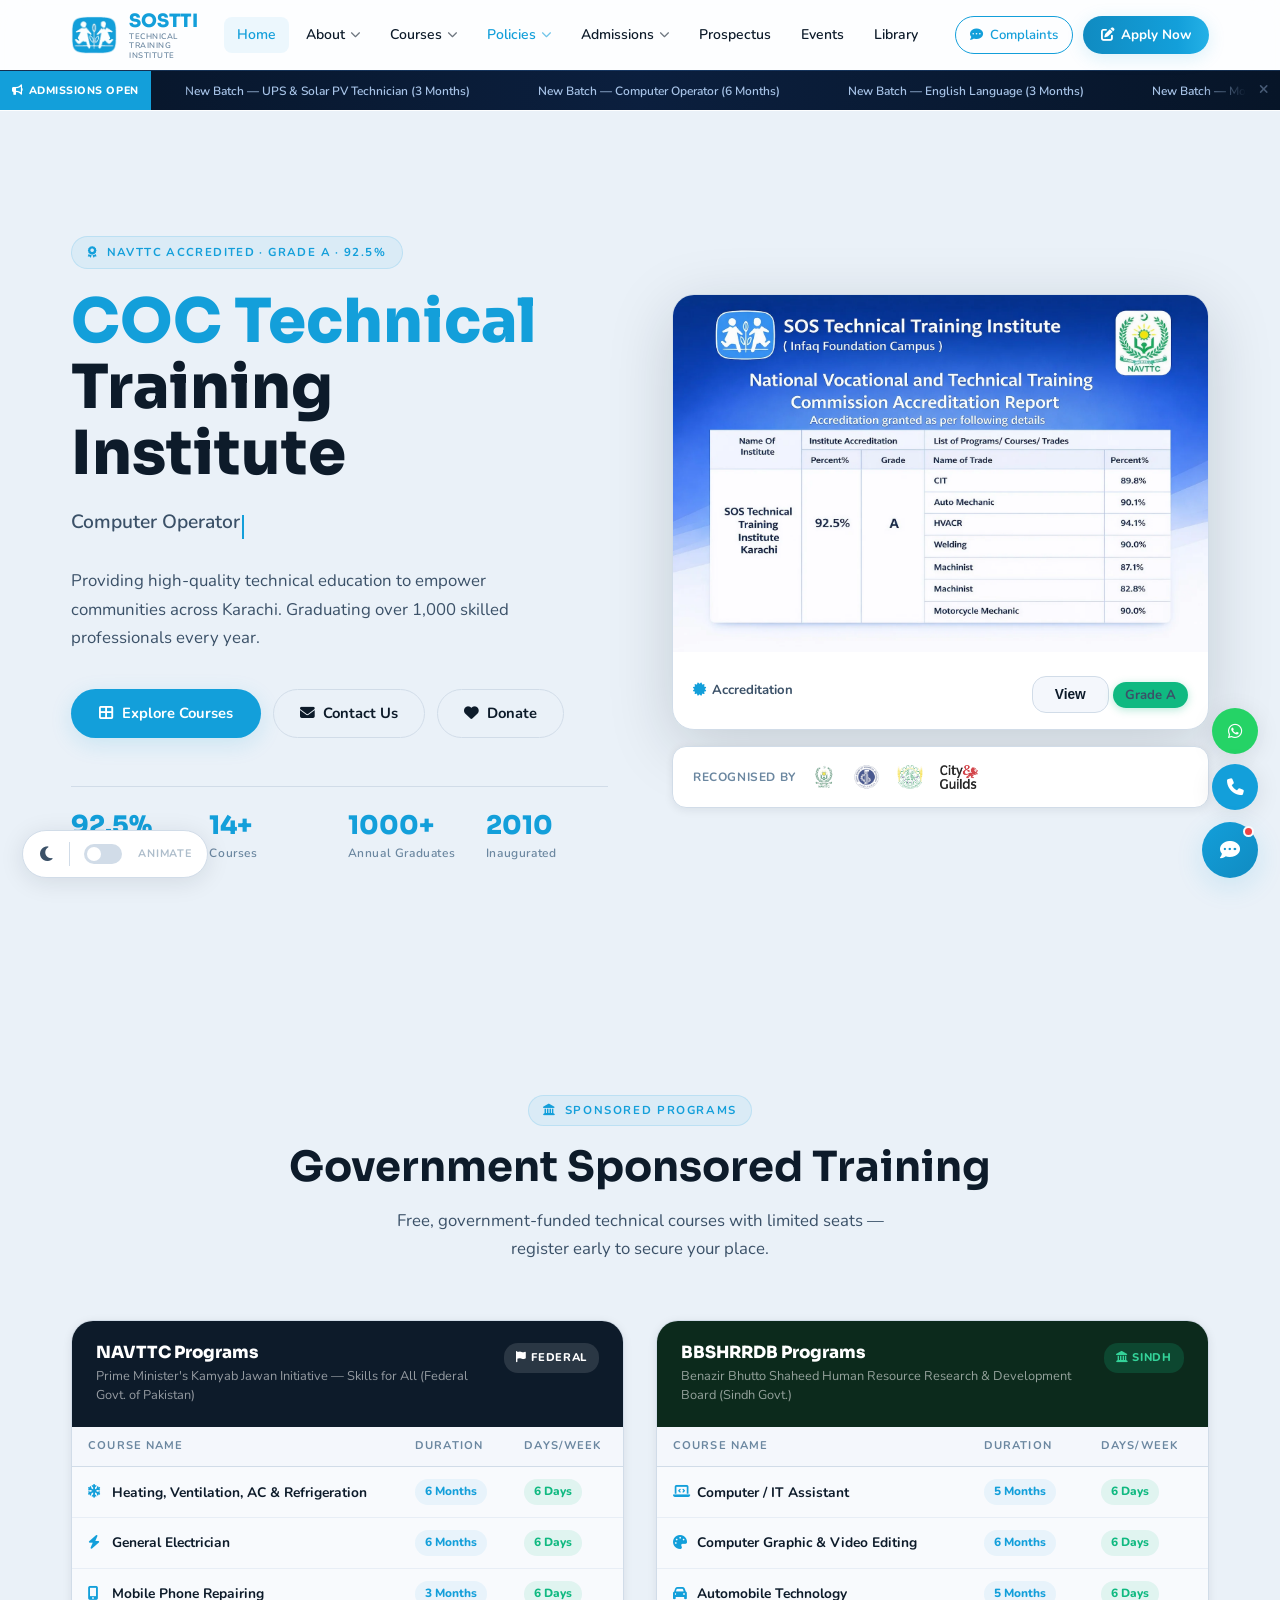
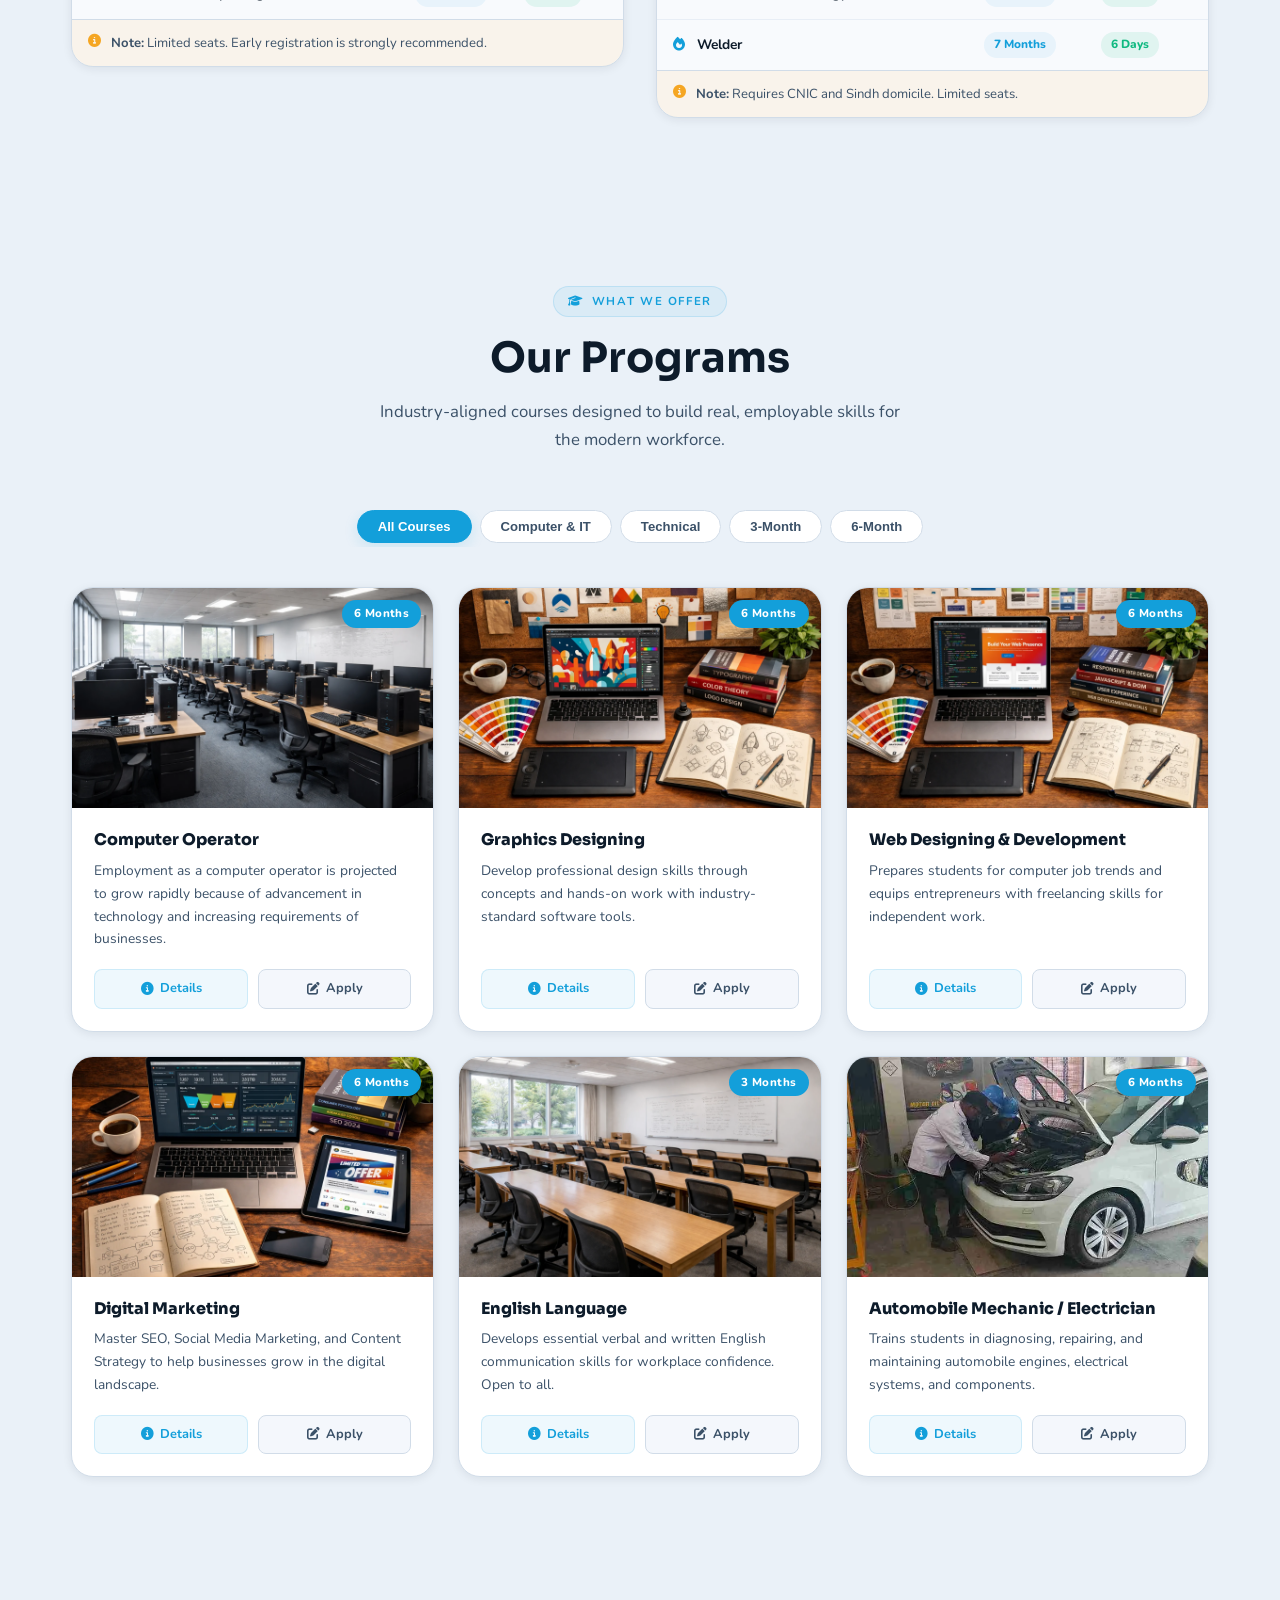
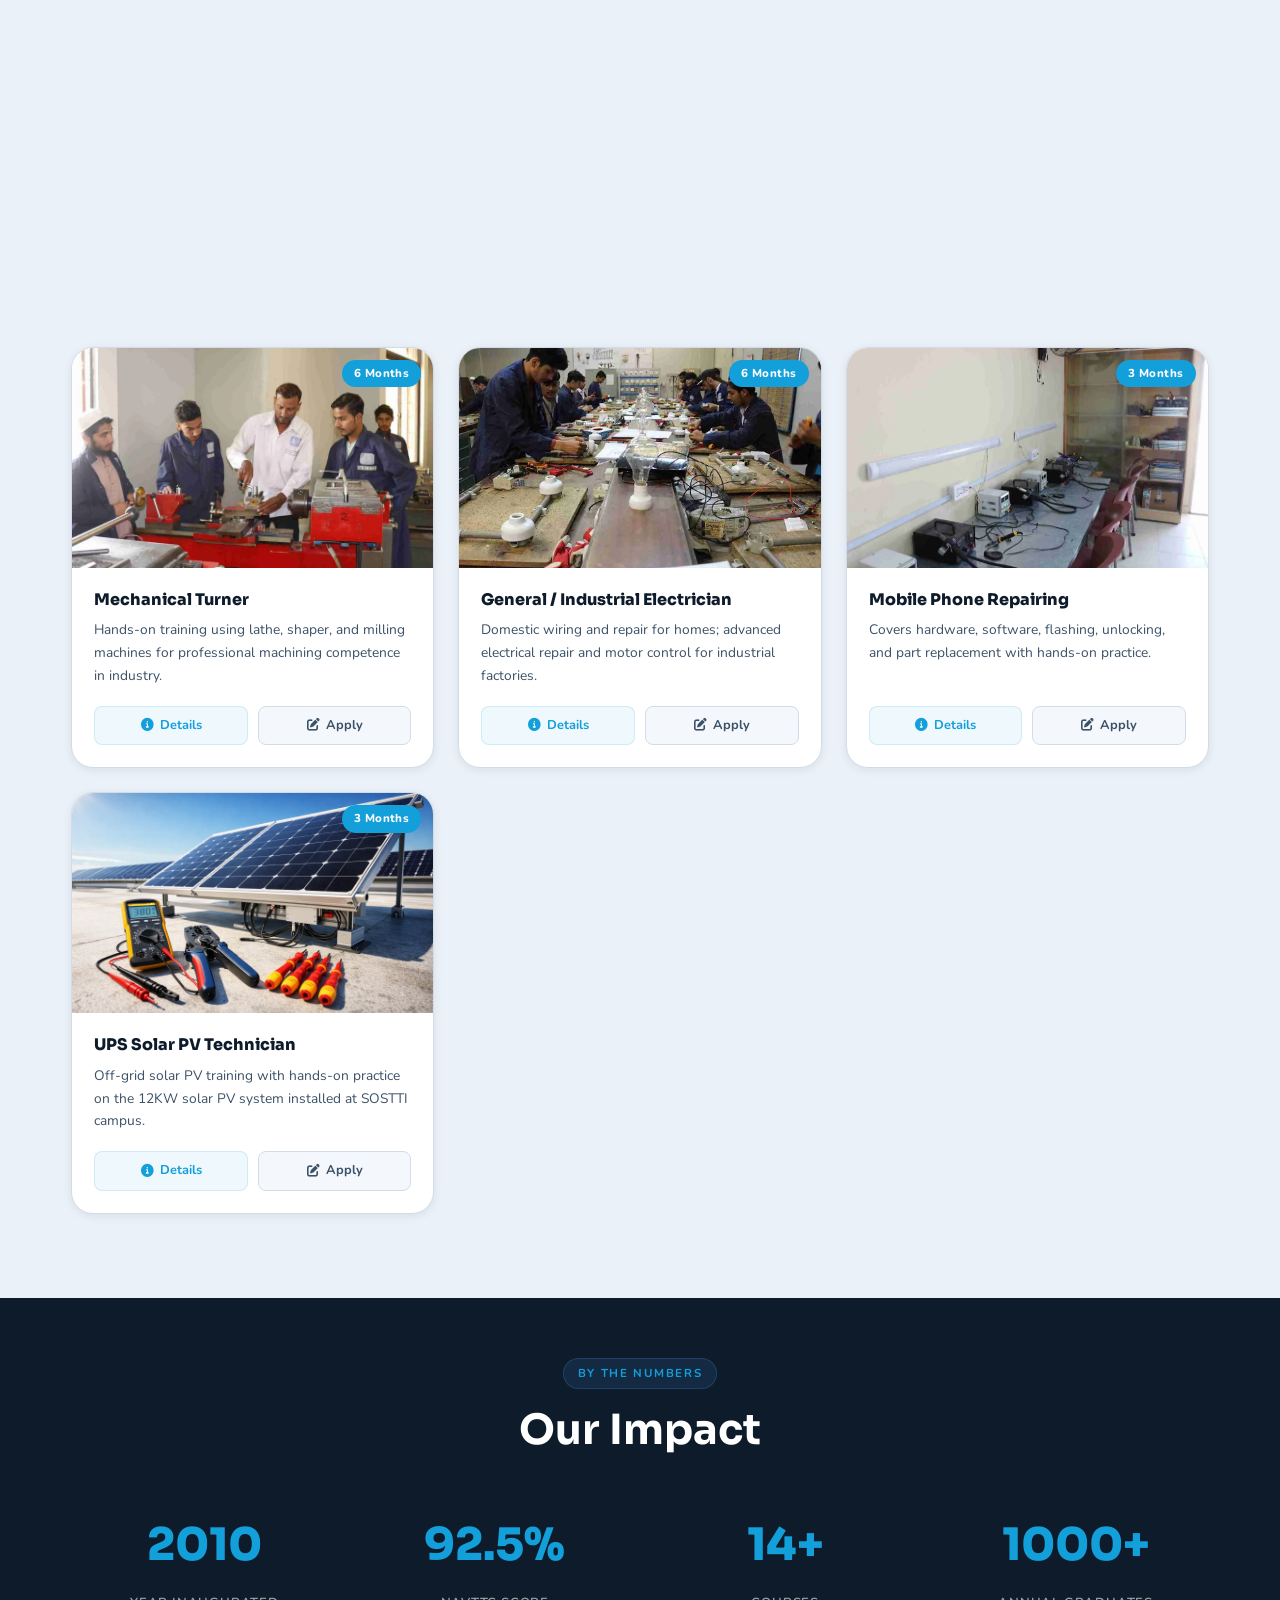
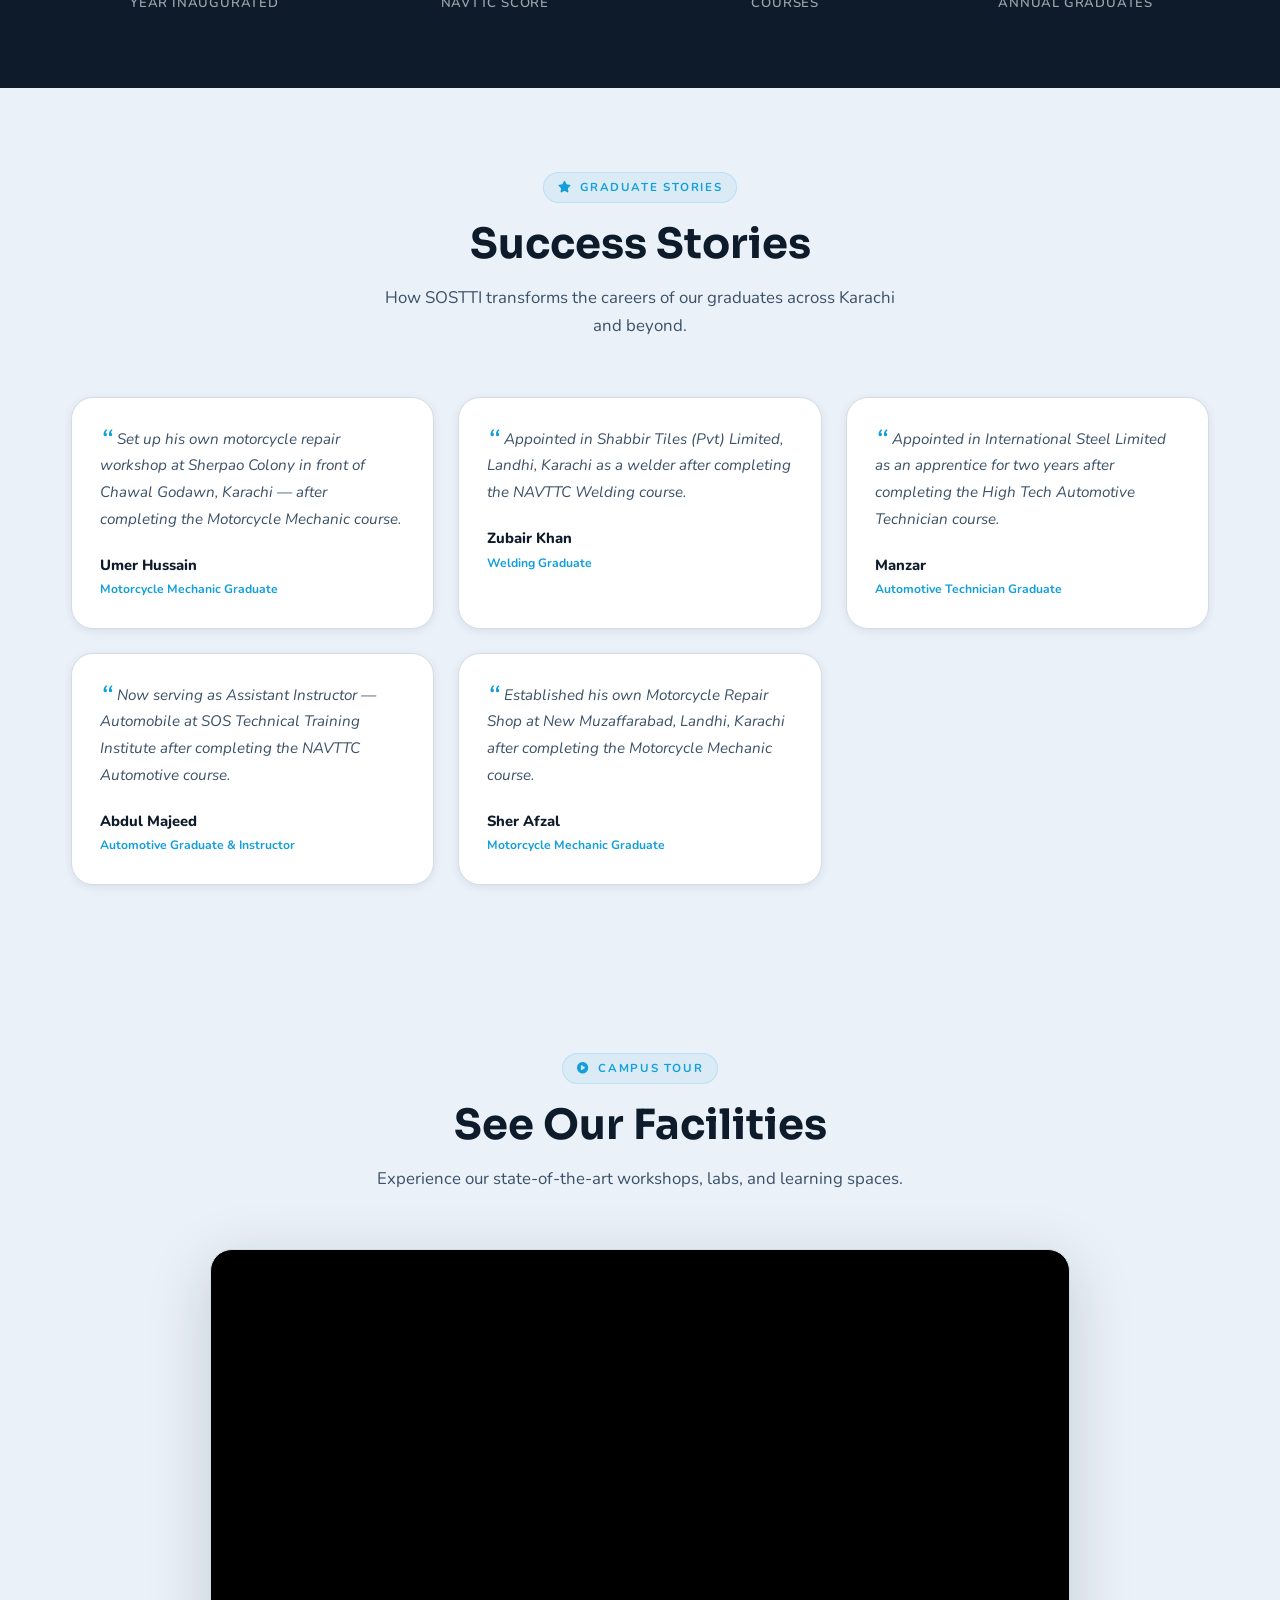
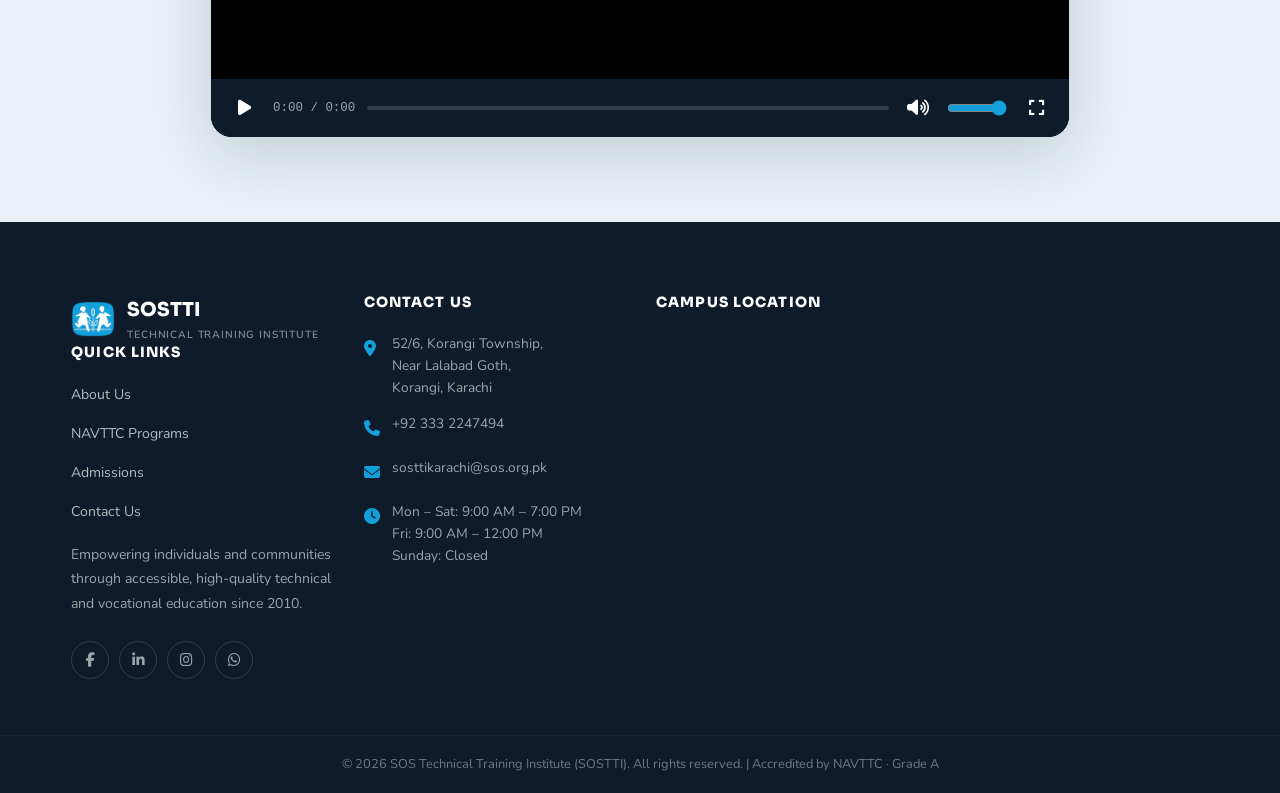
==== commit b47da8d9: "fgd" ====
--- a/index.html
+++ b/index.html
@@ -63,7 +63,7 @@
           </div>
 
           <h1>
-            <span class="highlight">SOS Technical</span><br>
+            <span class="highlight">COC Technical</span><br>
             Training Institute
           </h1>
 
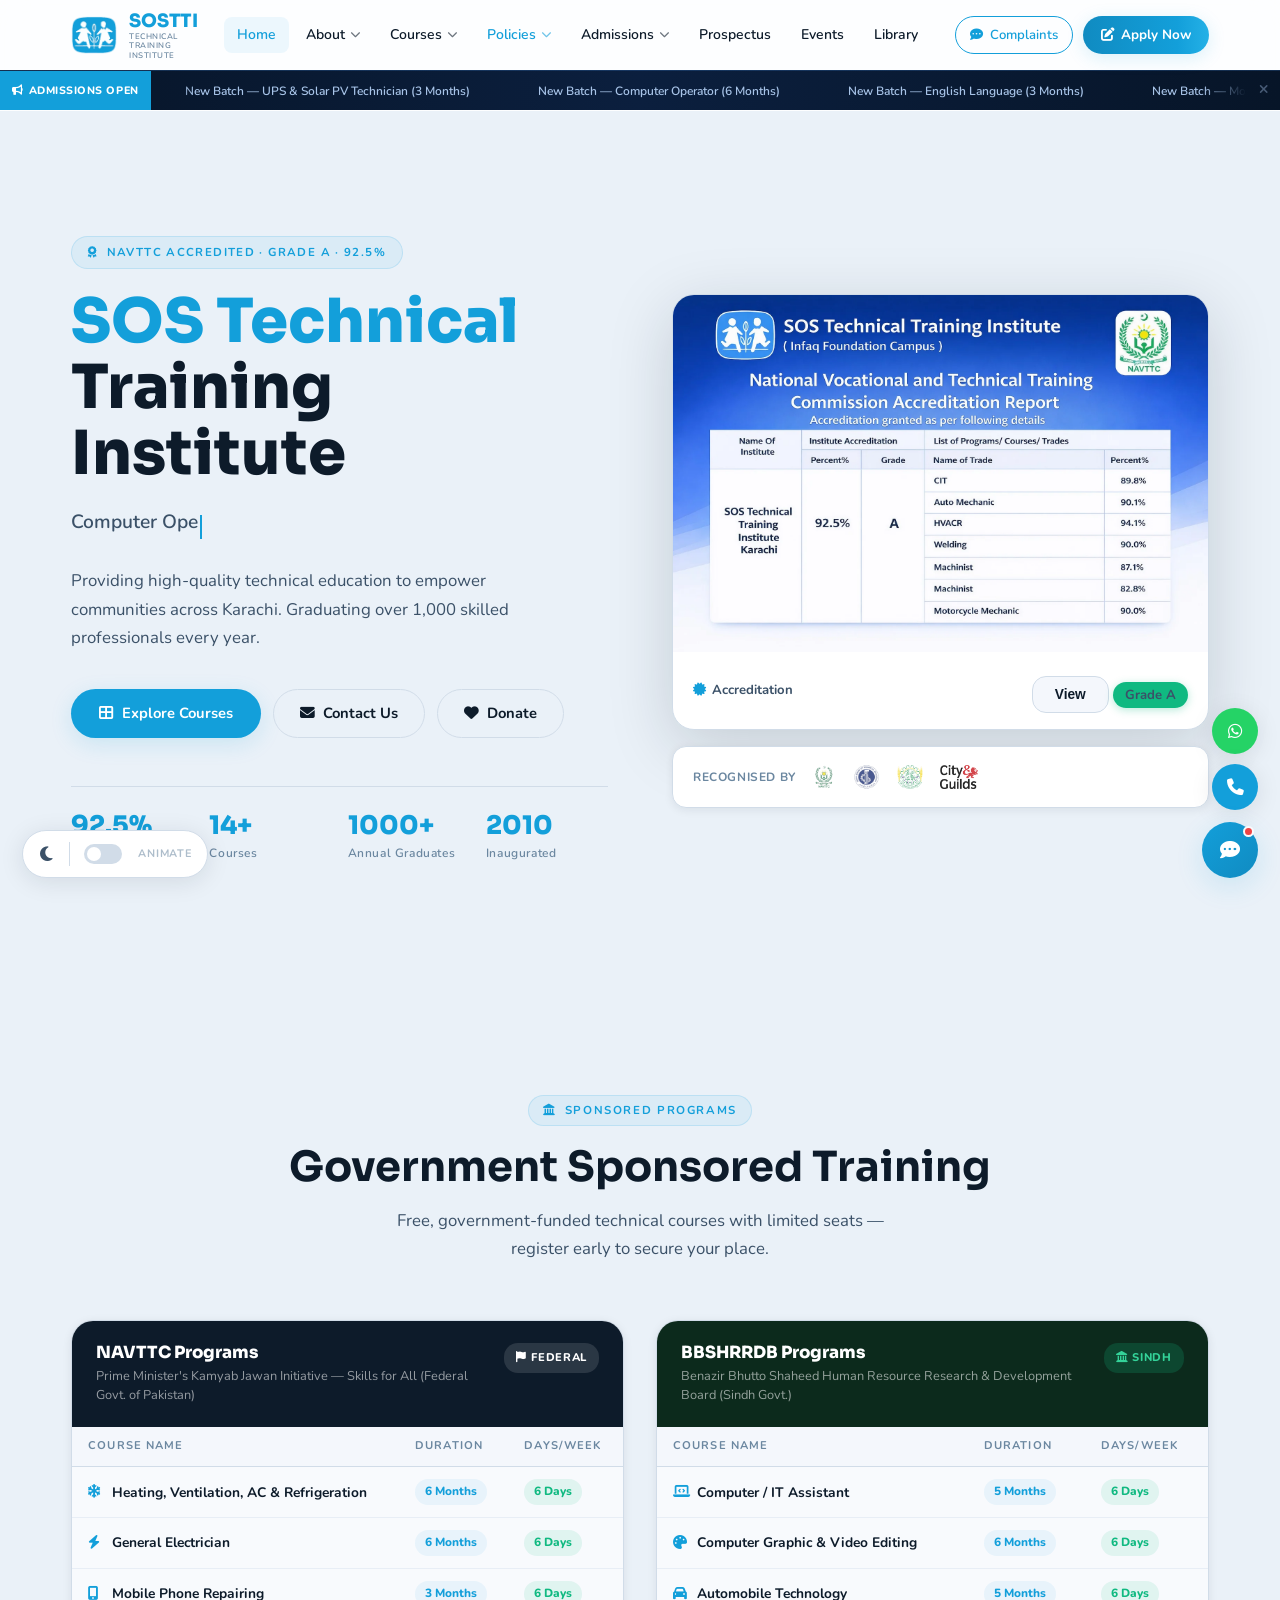
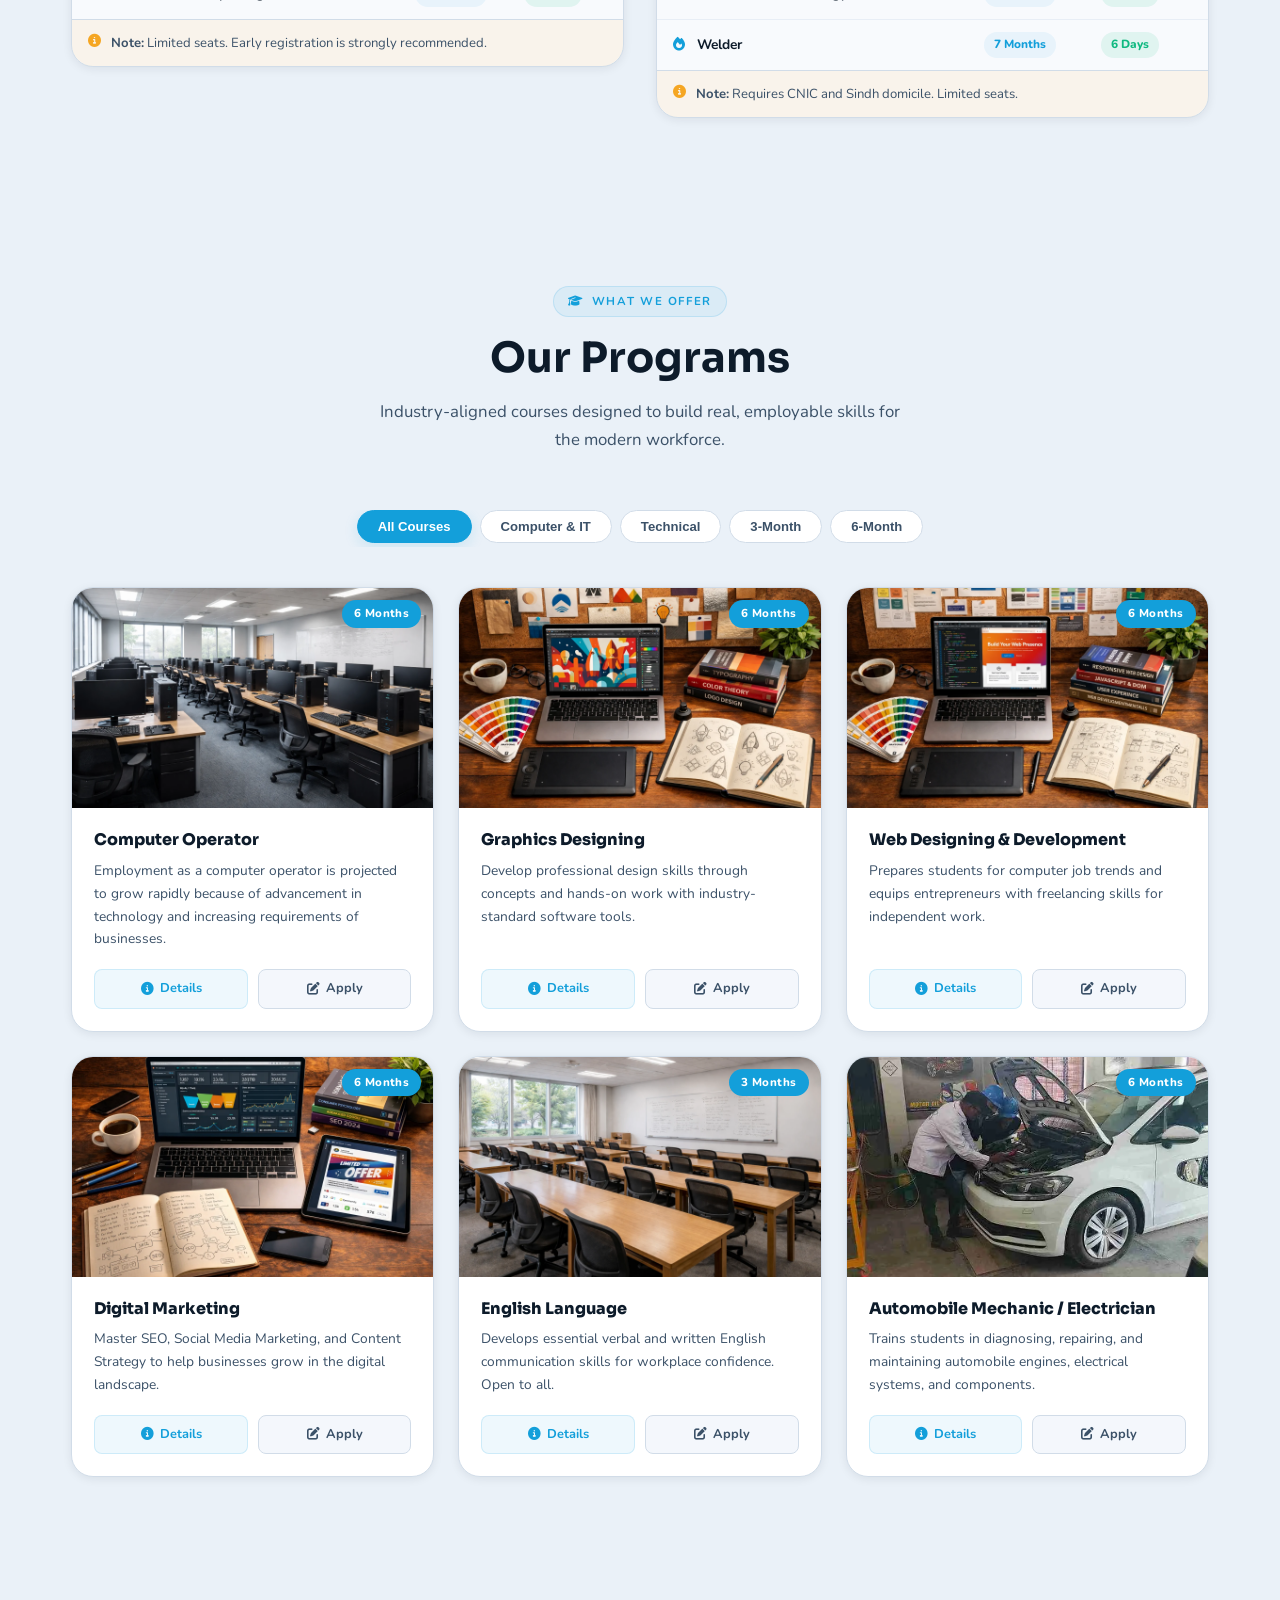
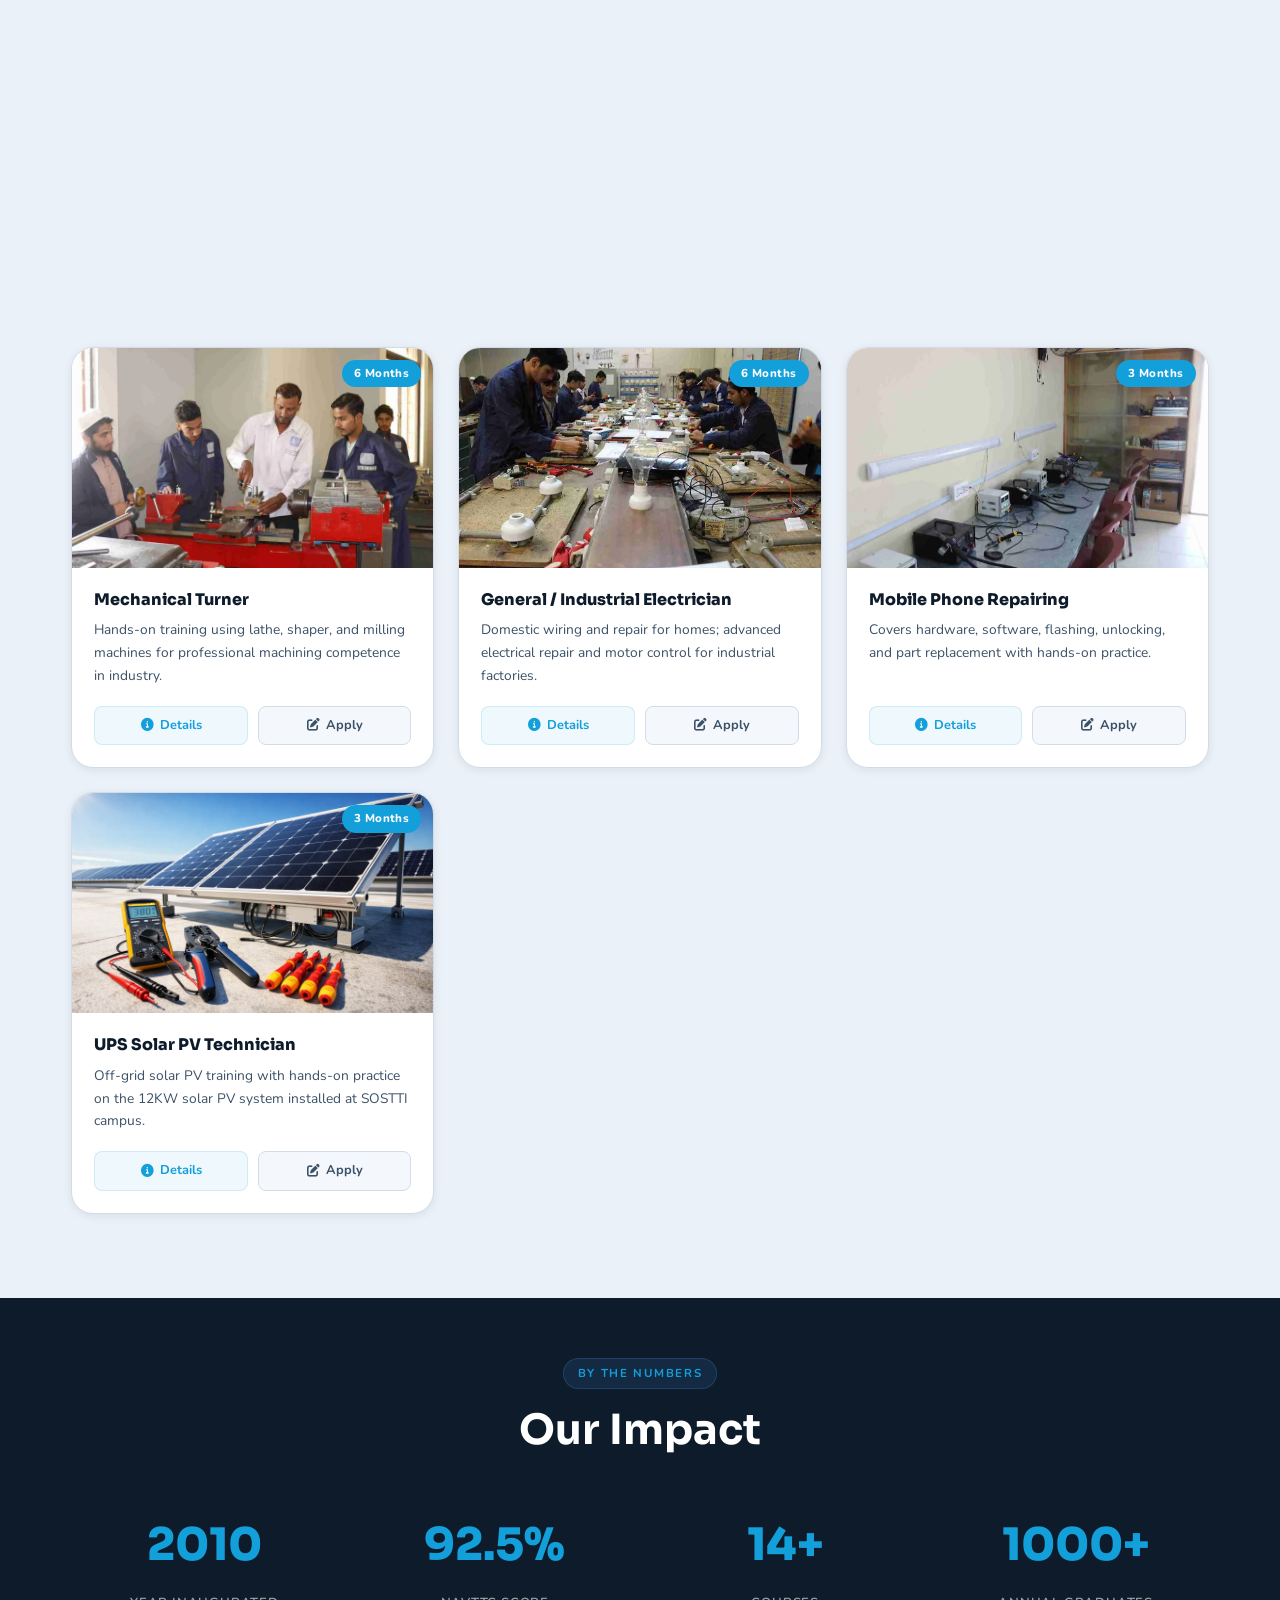
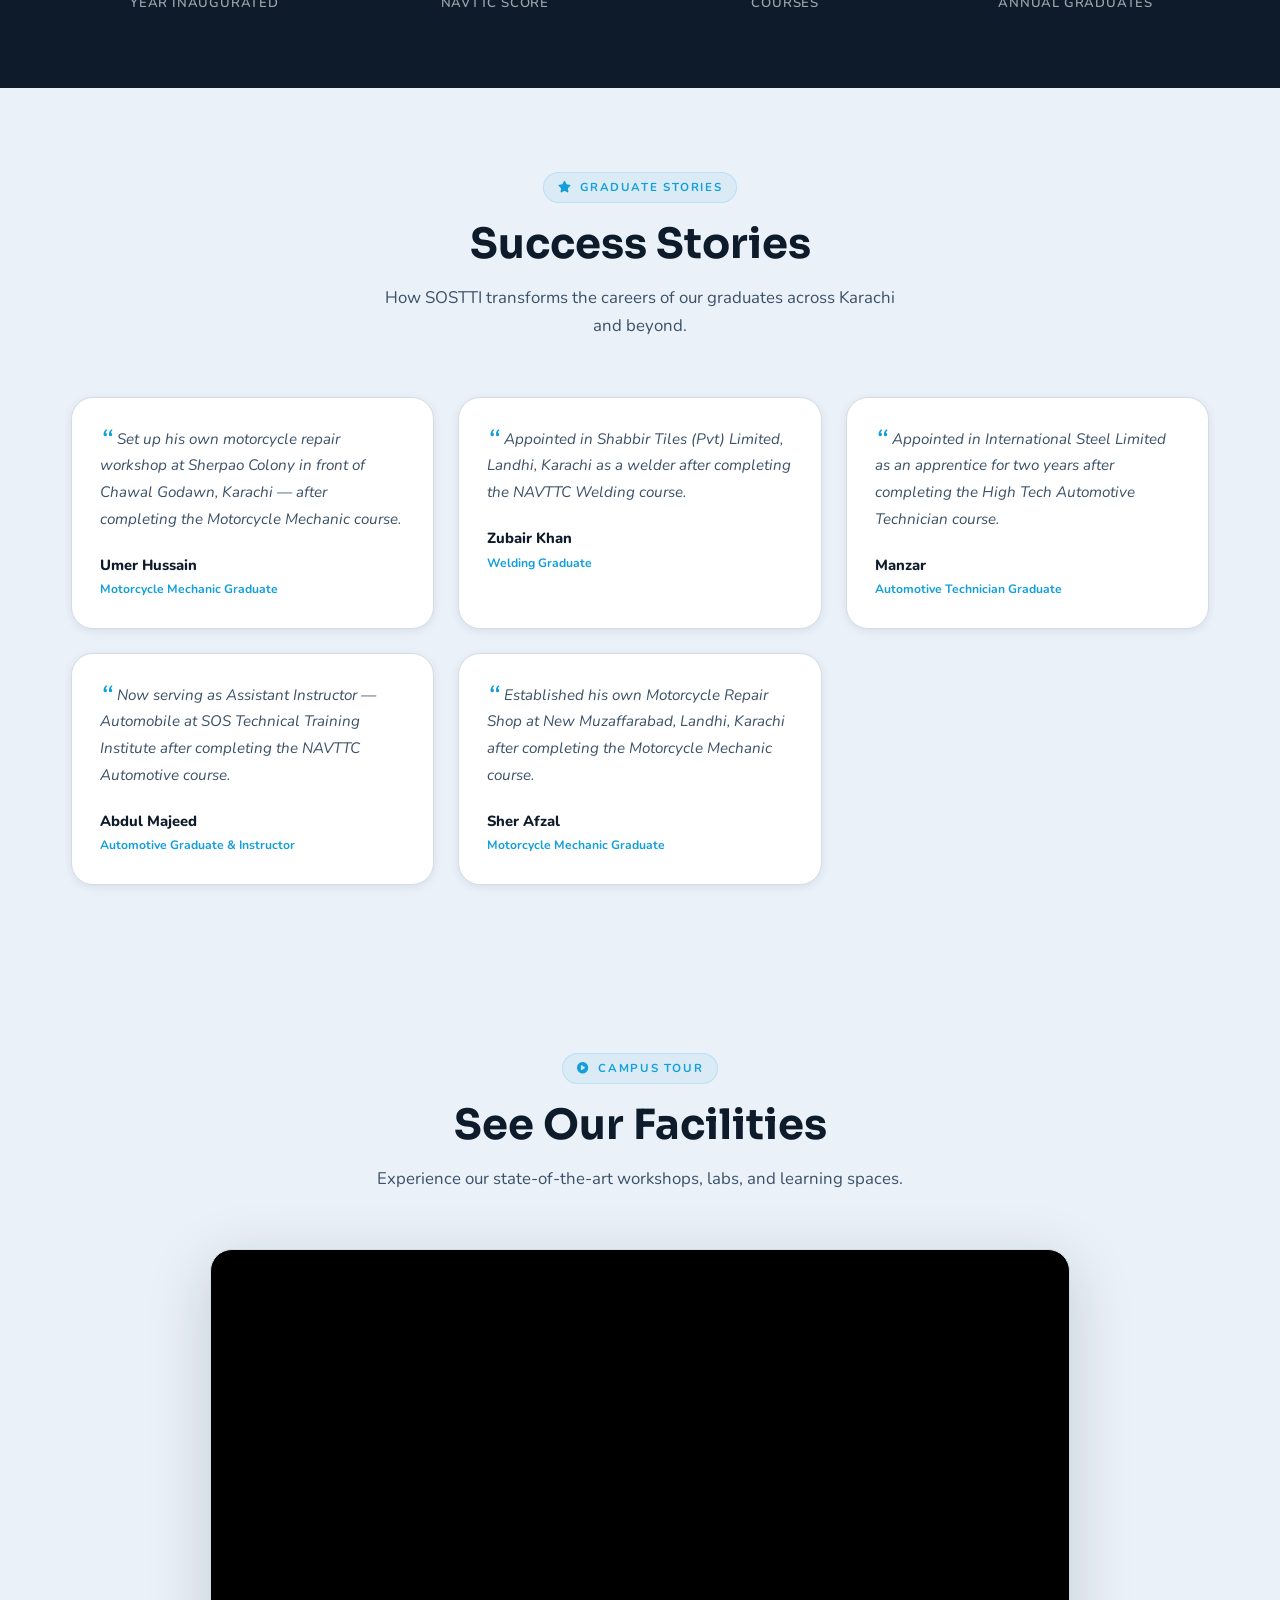
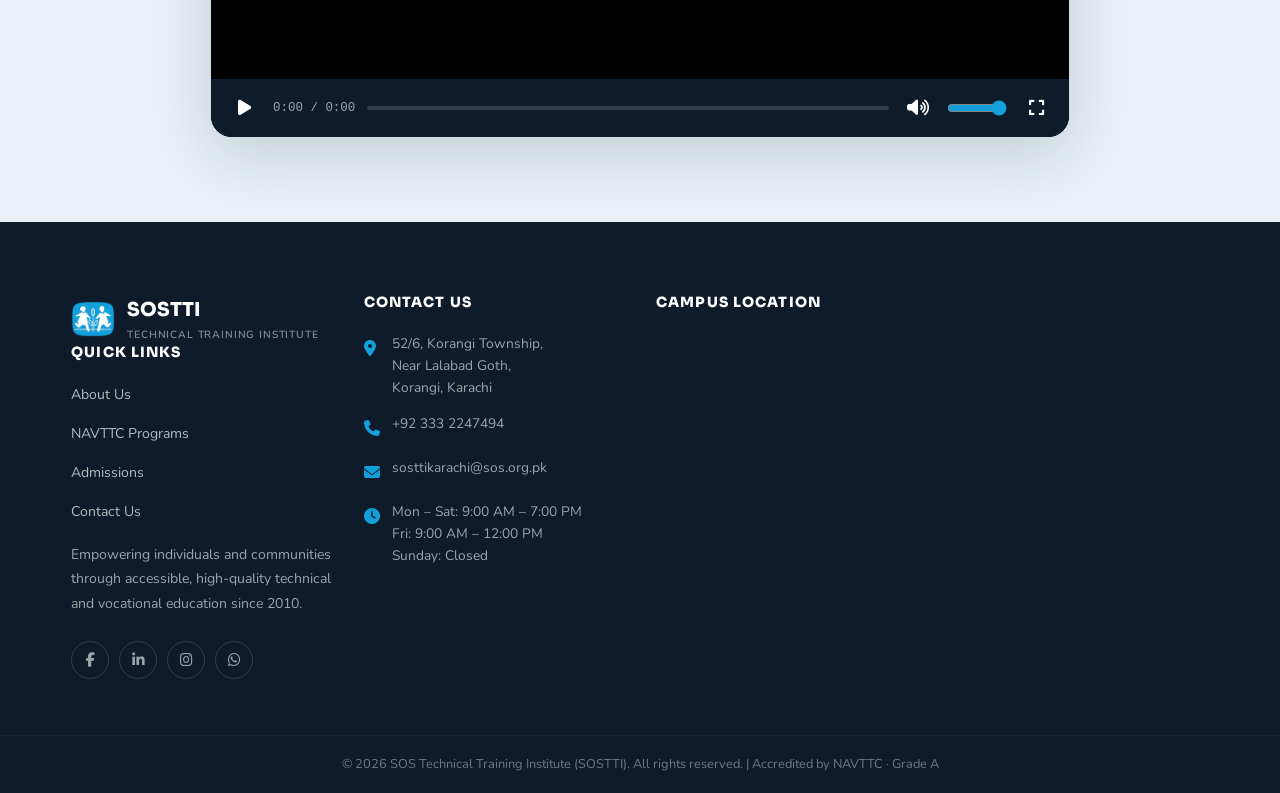
==== commit 899d735d: "earfg" ====
--- a/index.html
+++ b/index.html
@@ -63,7 +63,7 @@
           </div>
 
           <h1>
-            <span class="highlight">COC Technical</span><br>
+            <span class="highlight">SOS Technical</span><br>
             Training Institute
           </h1>
 
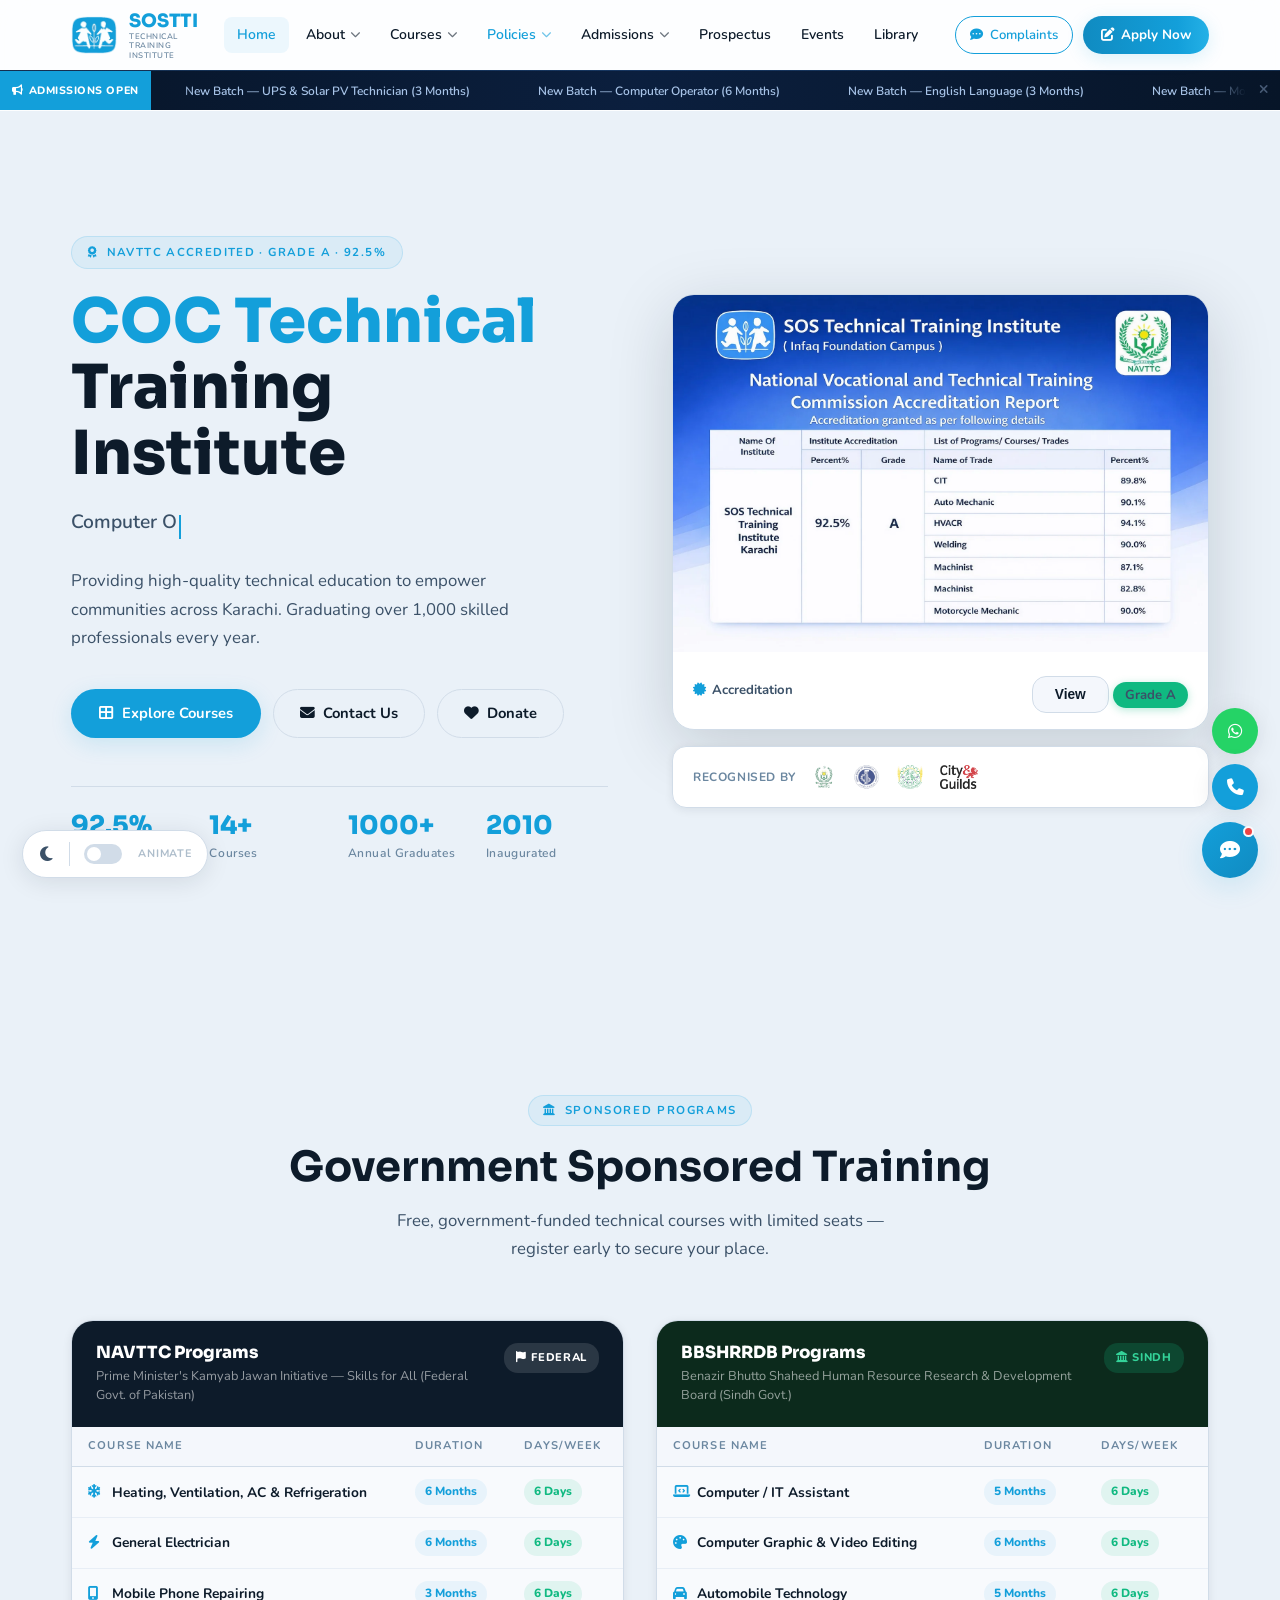
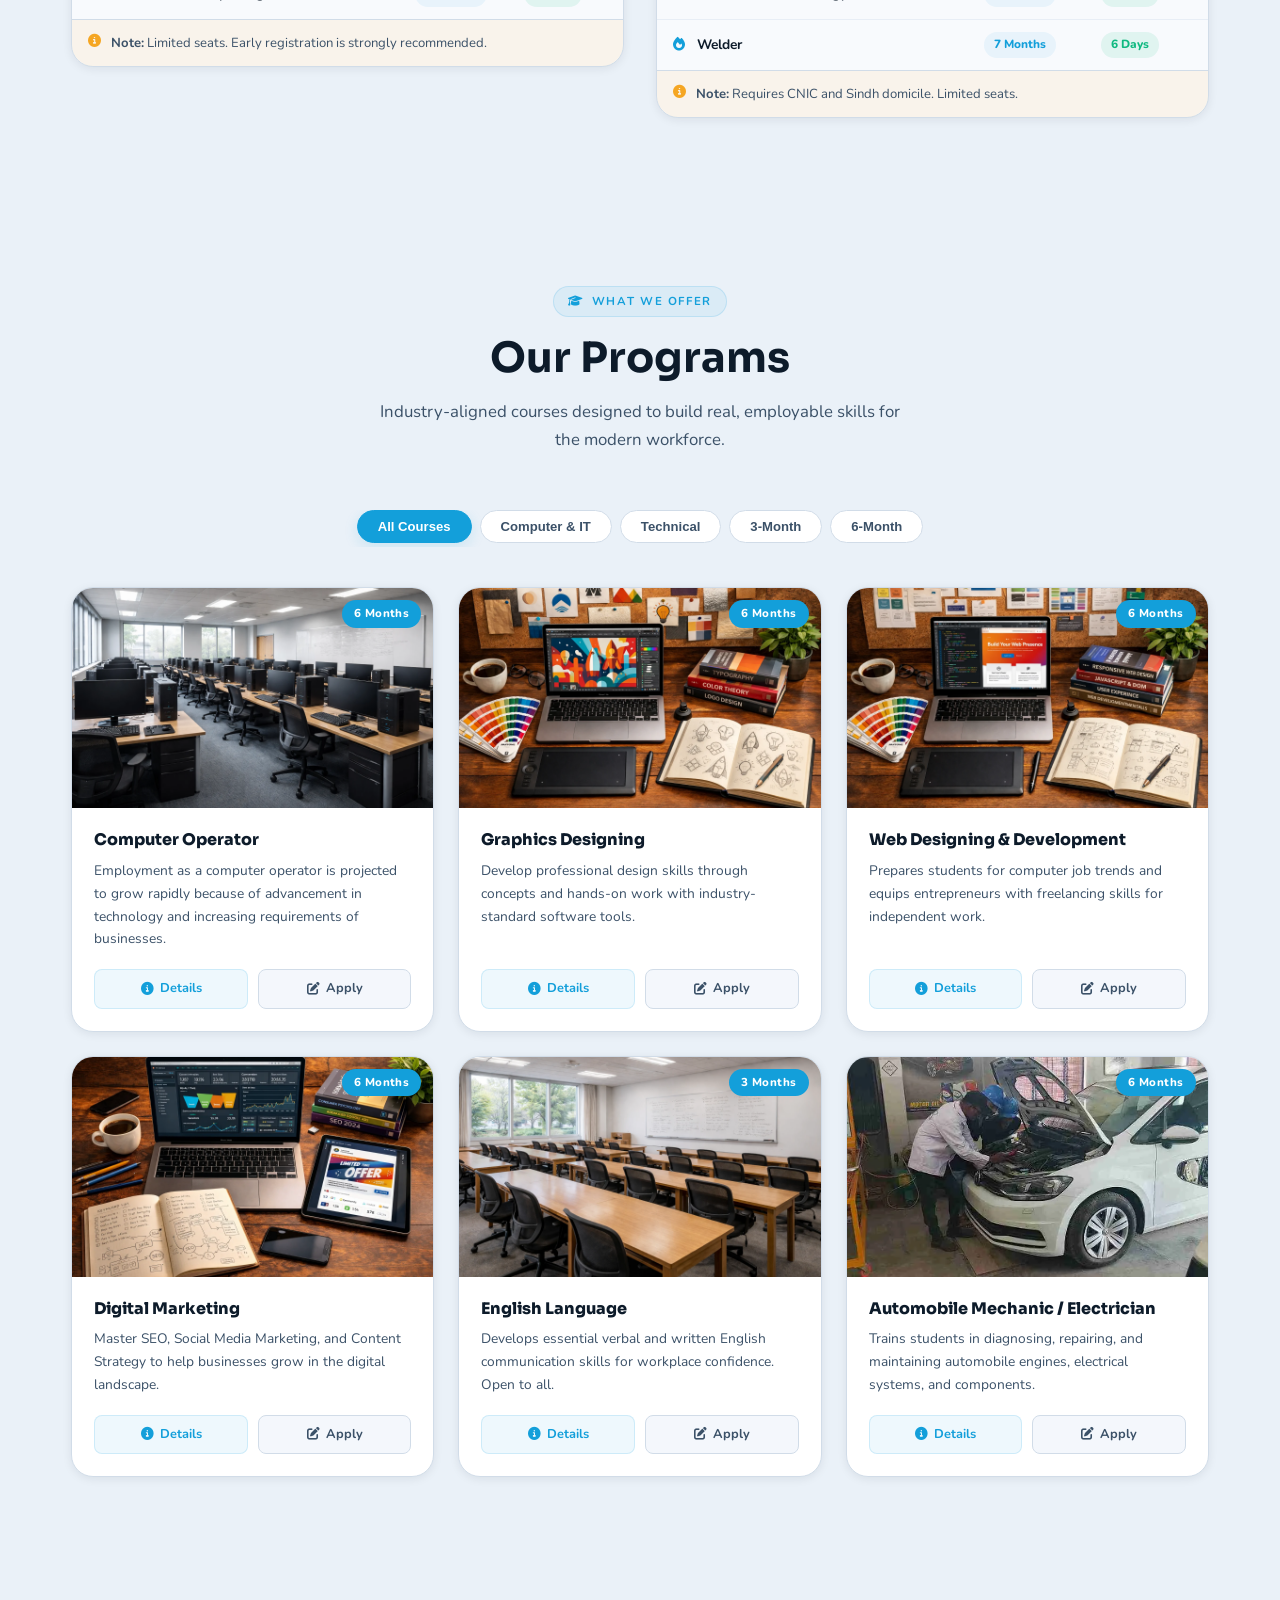
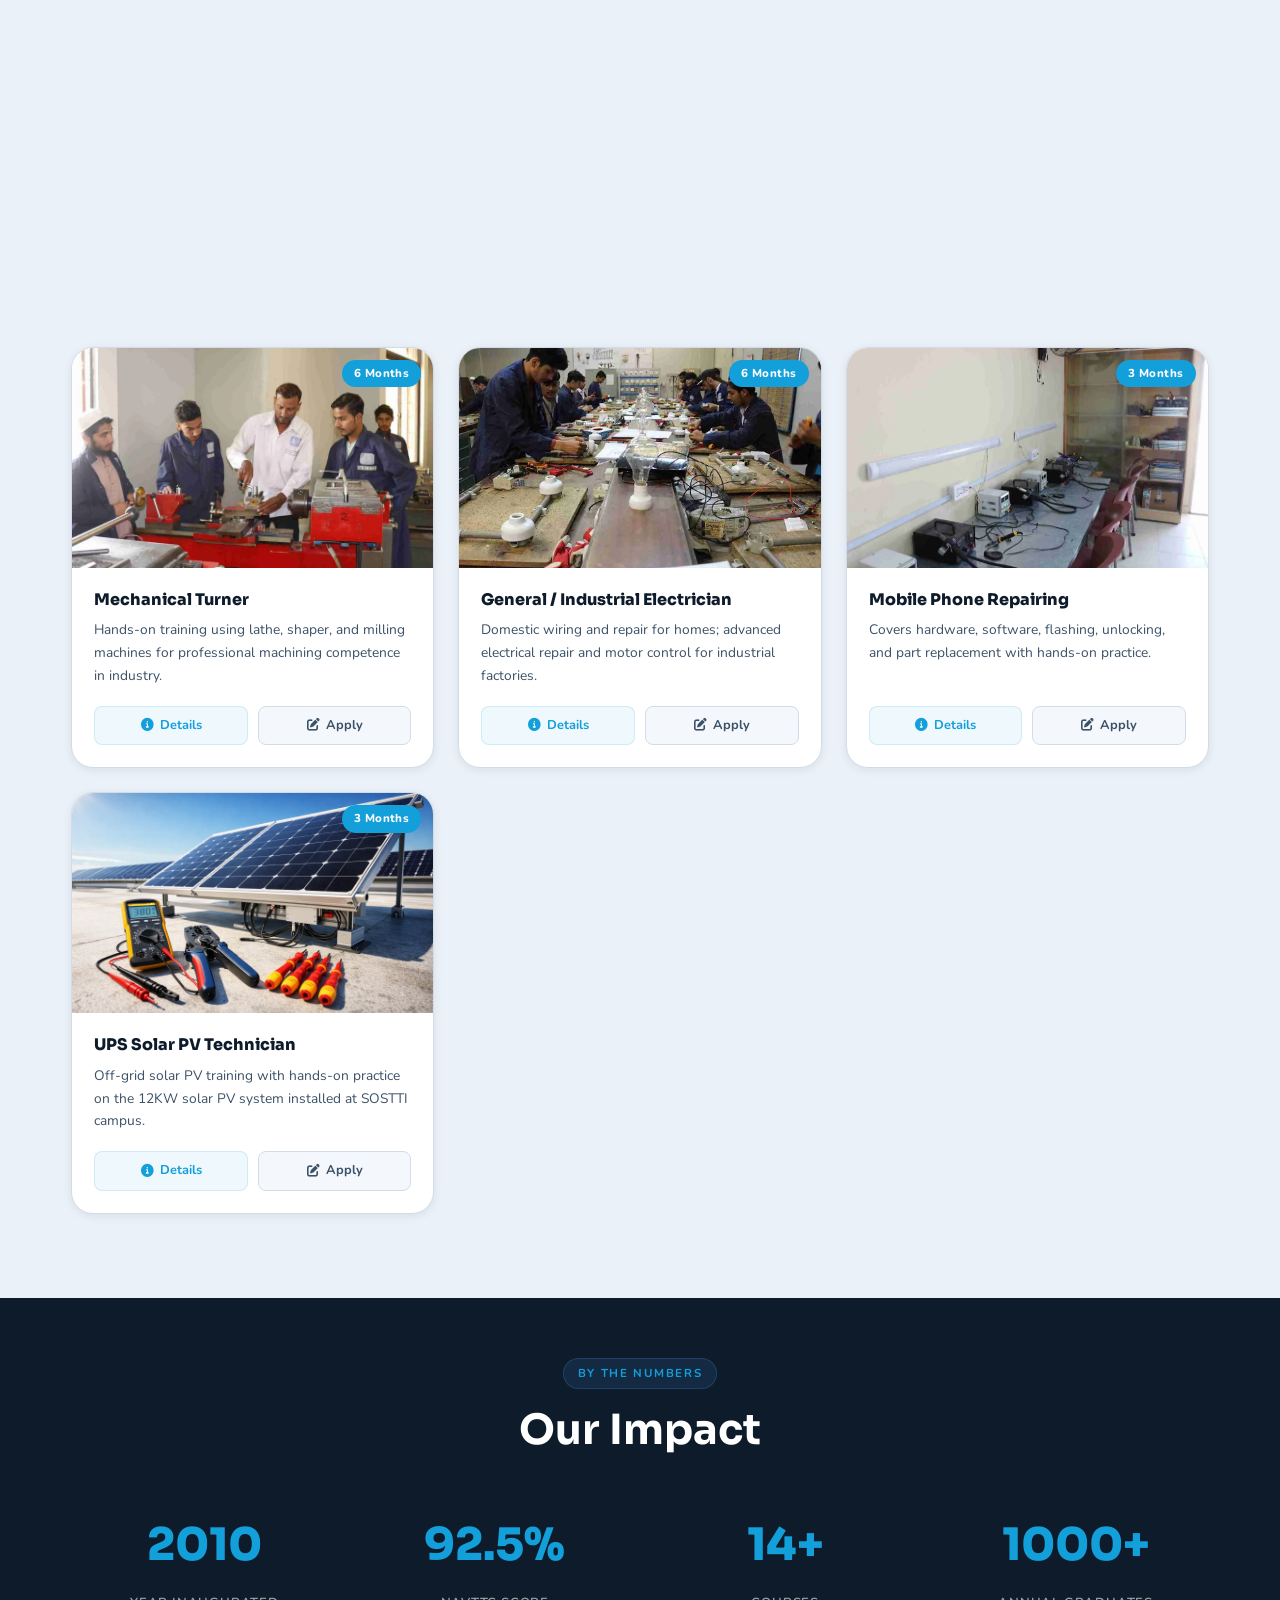
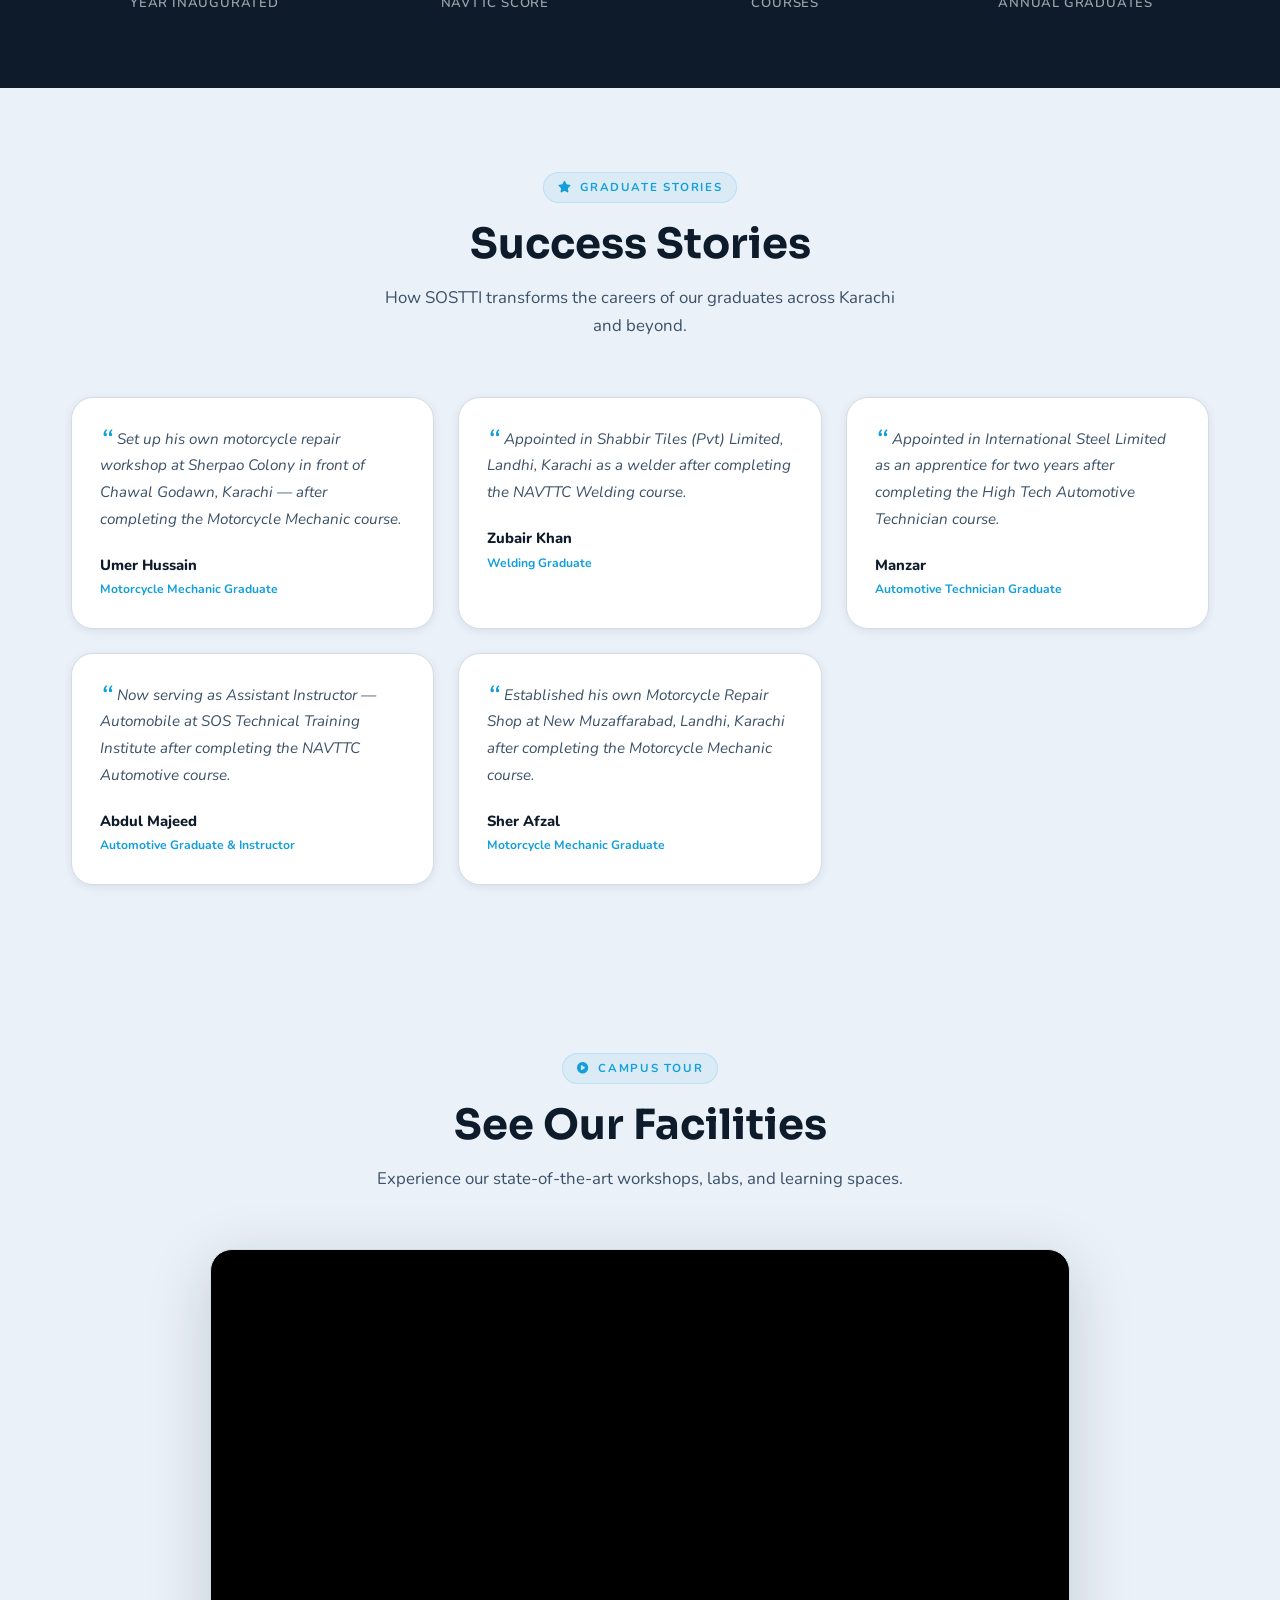
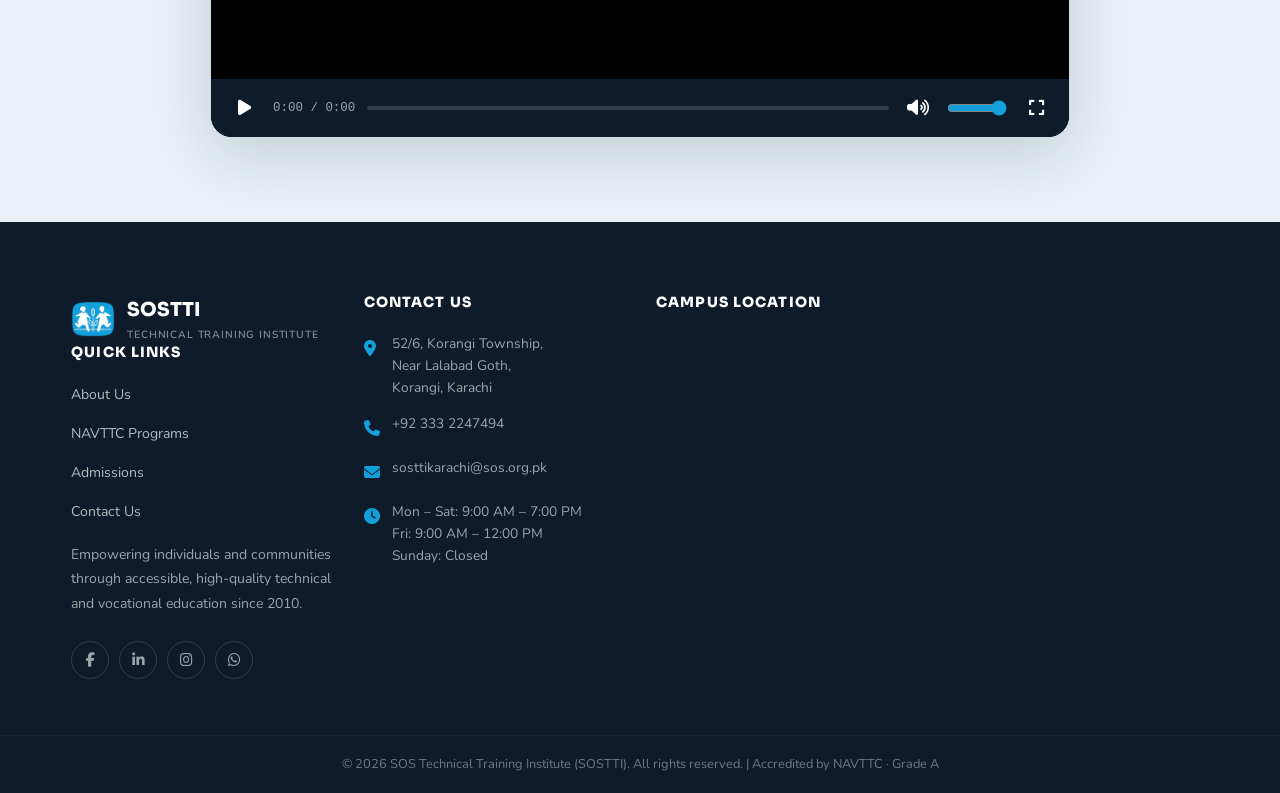
==== commit eac2193c: "checking" ====
--- a/index.html
+++ b/index.html
@@ -63,7 +63,7 @@
           </div>
 
           <h1>
-            <span class="highlight">SOS Technical</span><br>
+            <span class="highlight">COC Technical</span><br>
             Training Institute
           </h1>
 
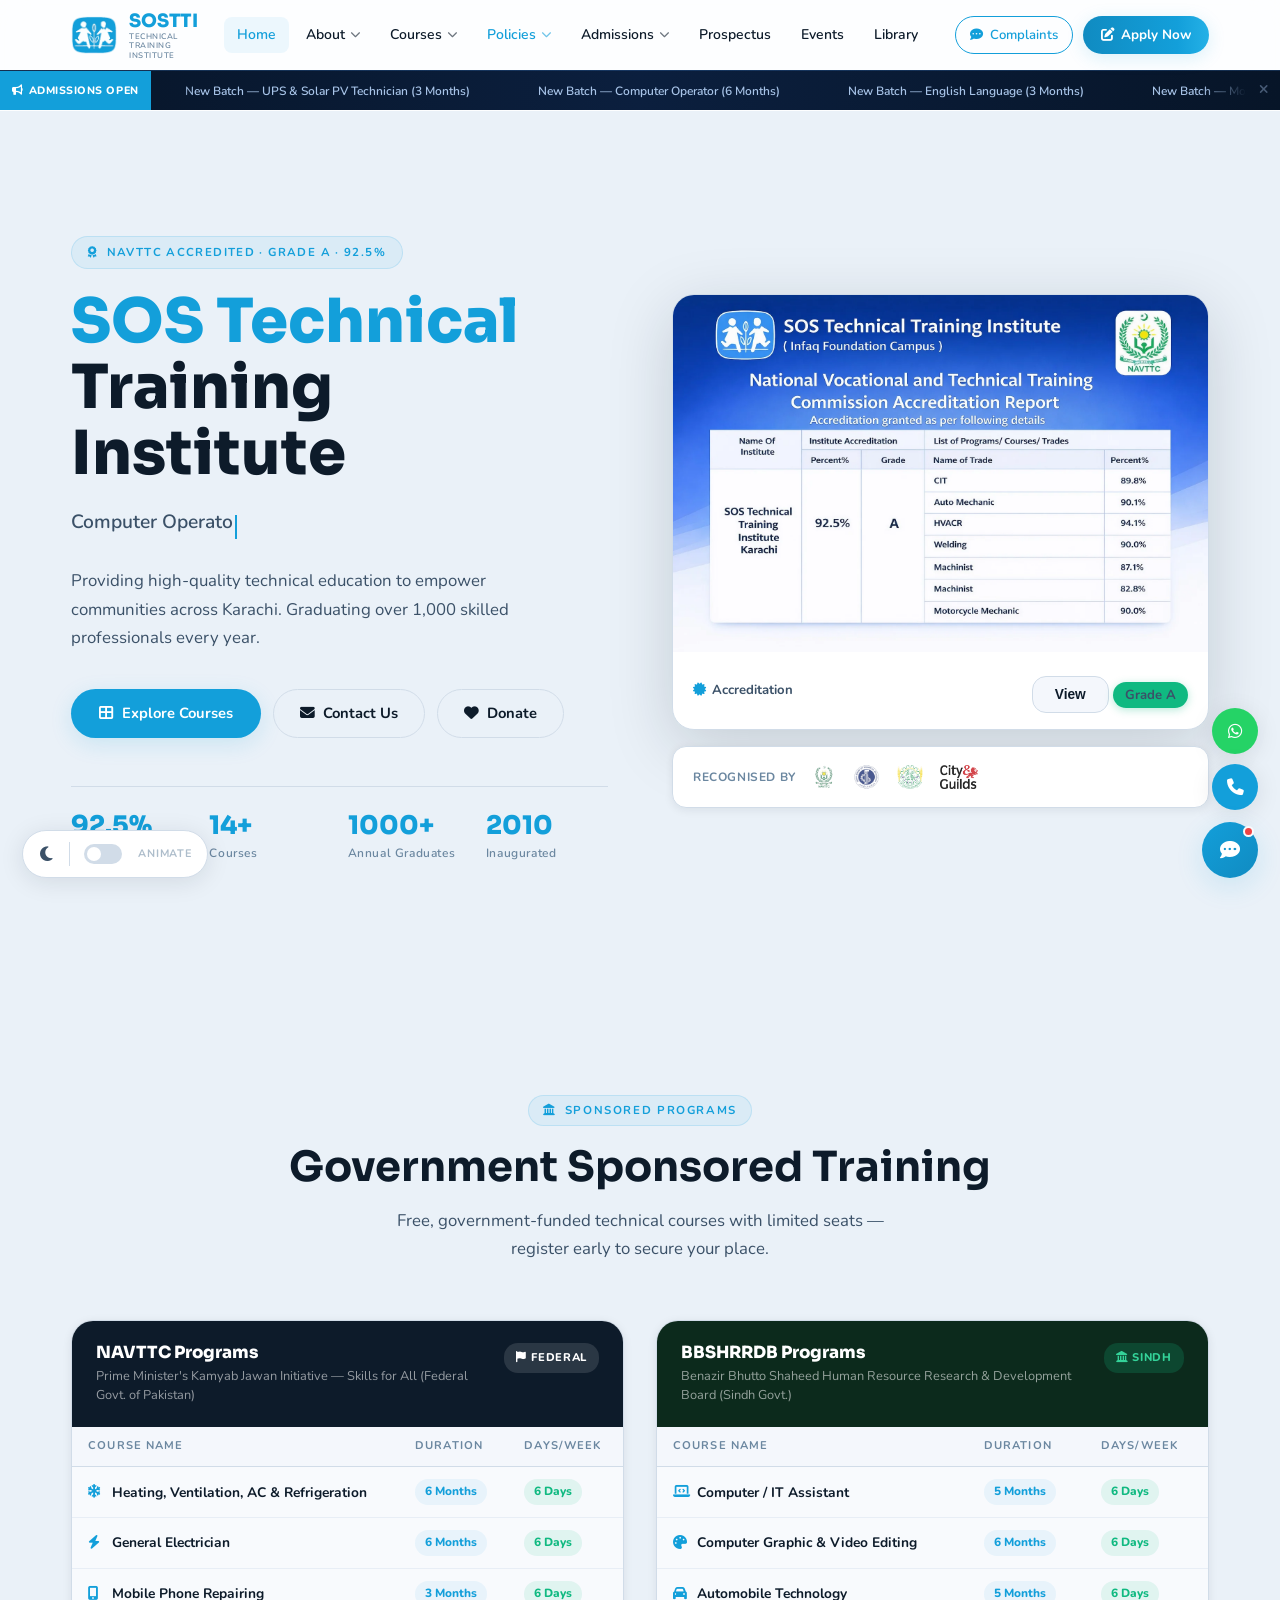
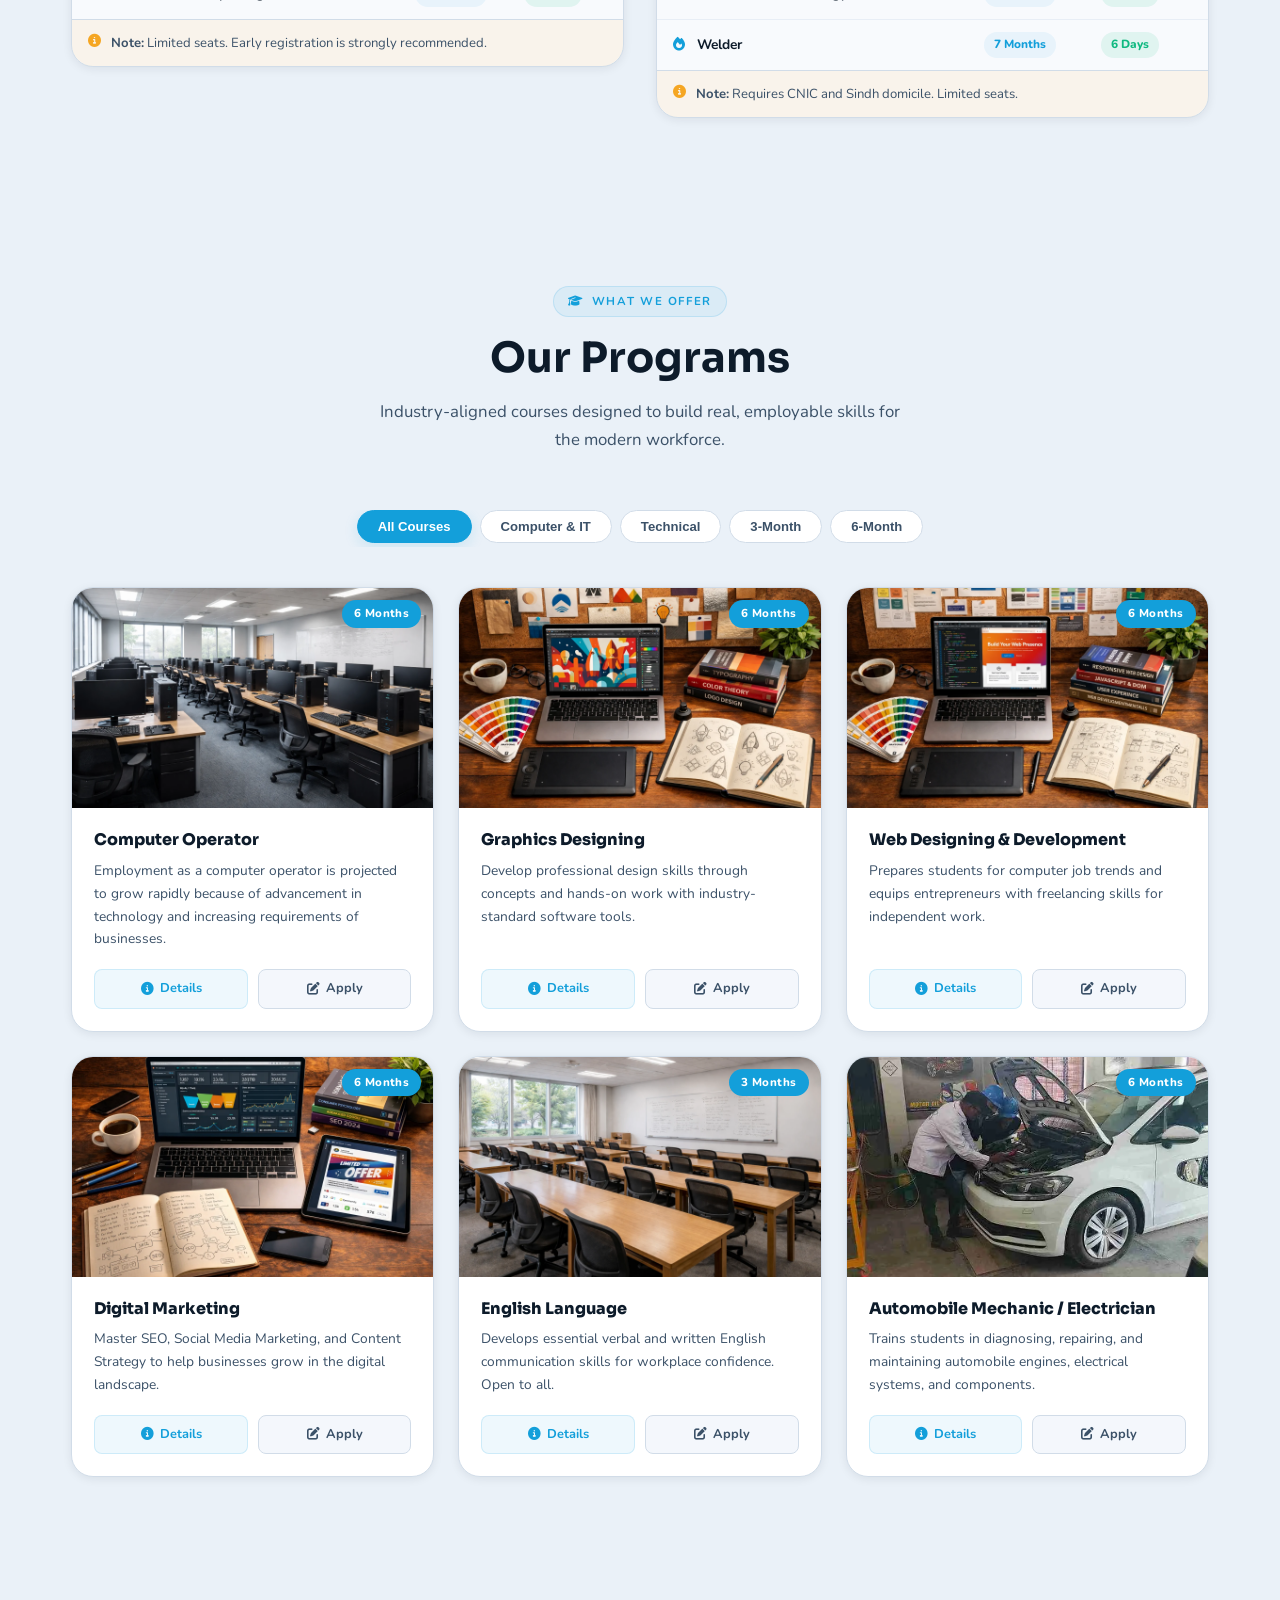
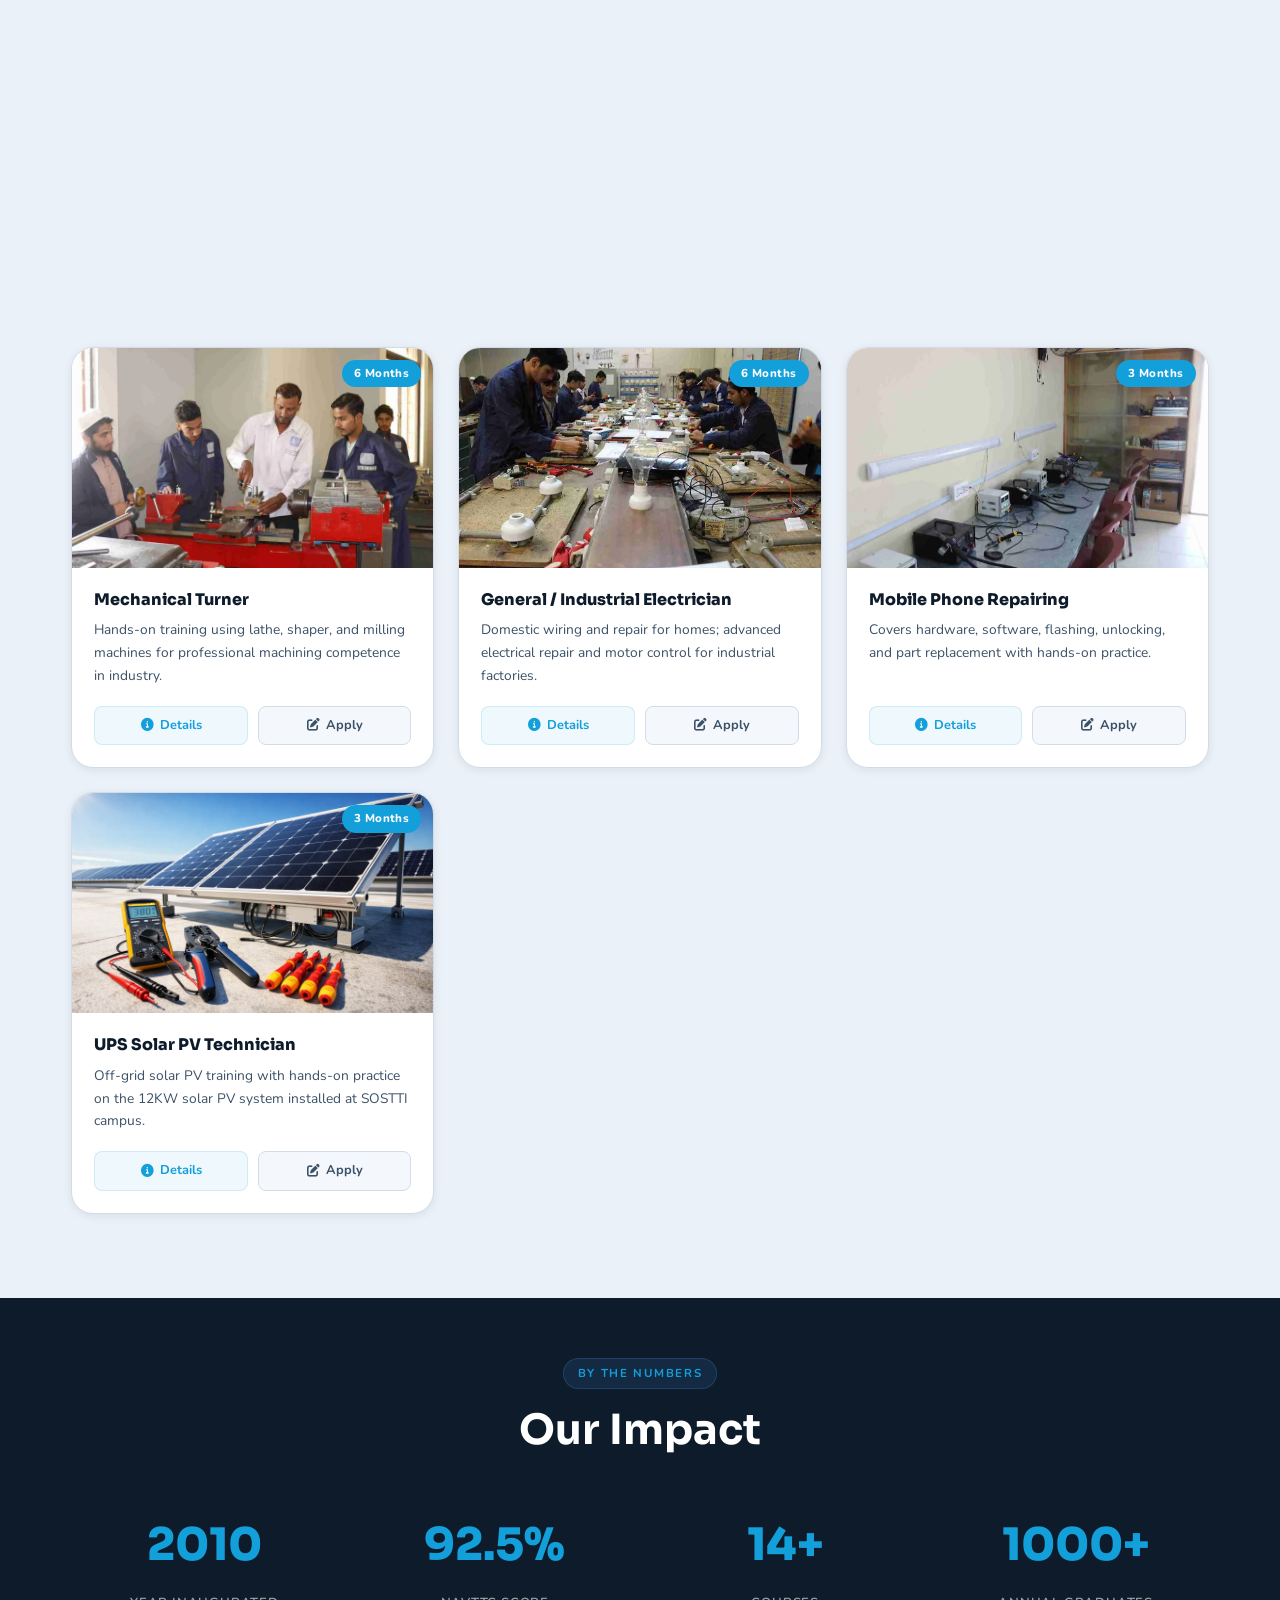
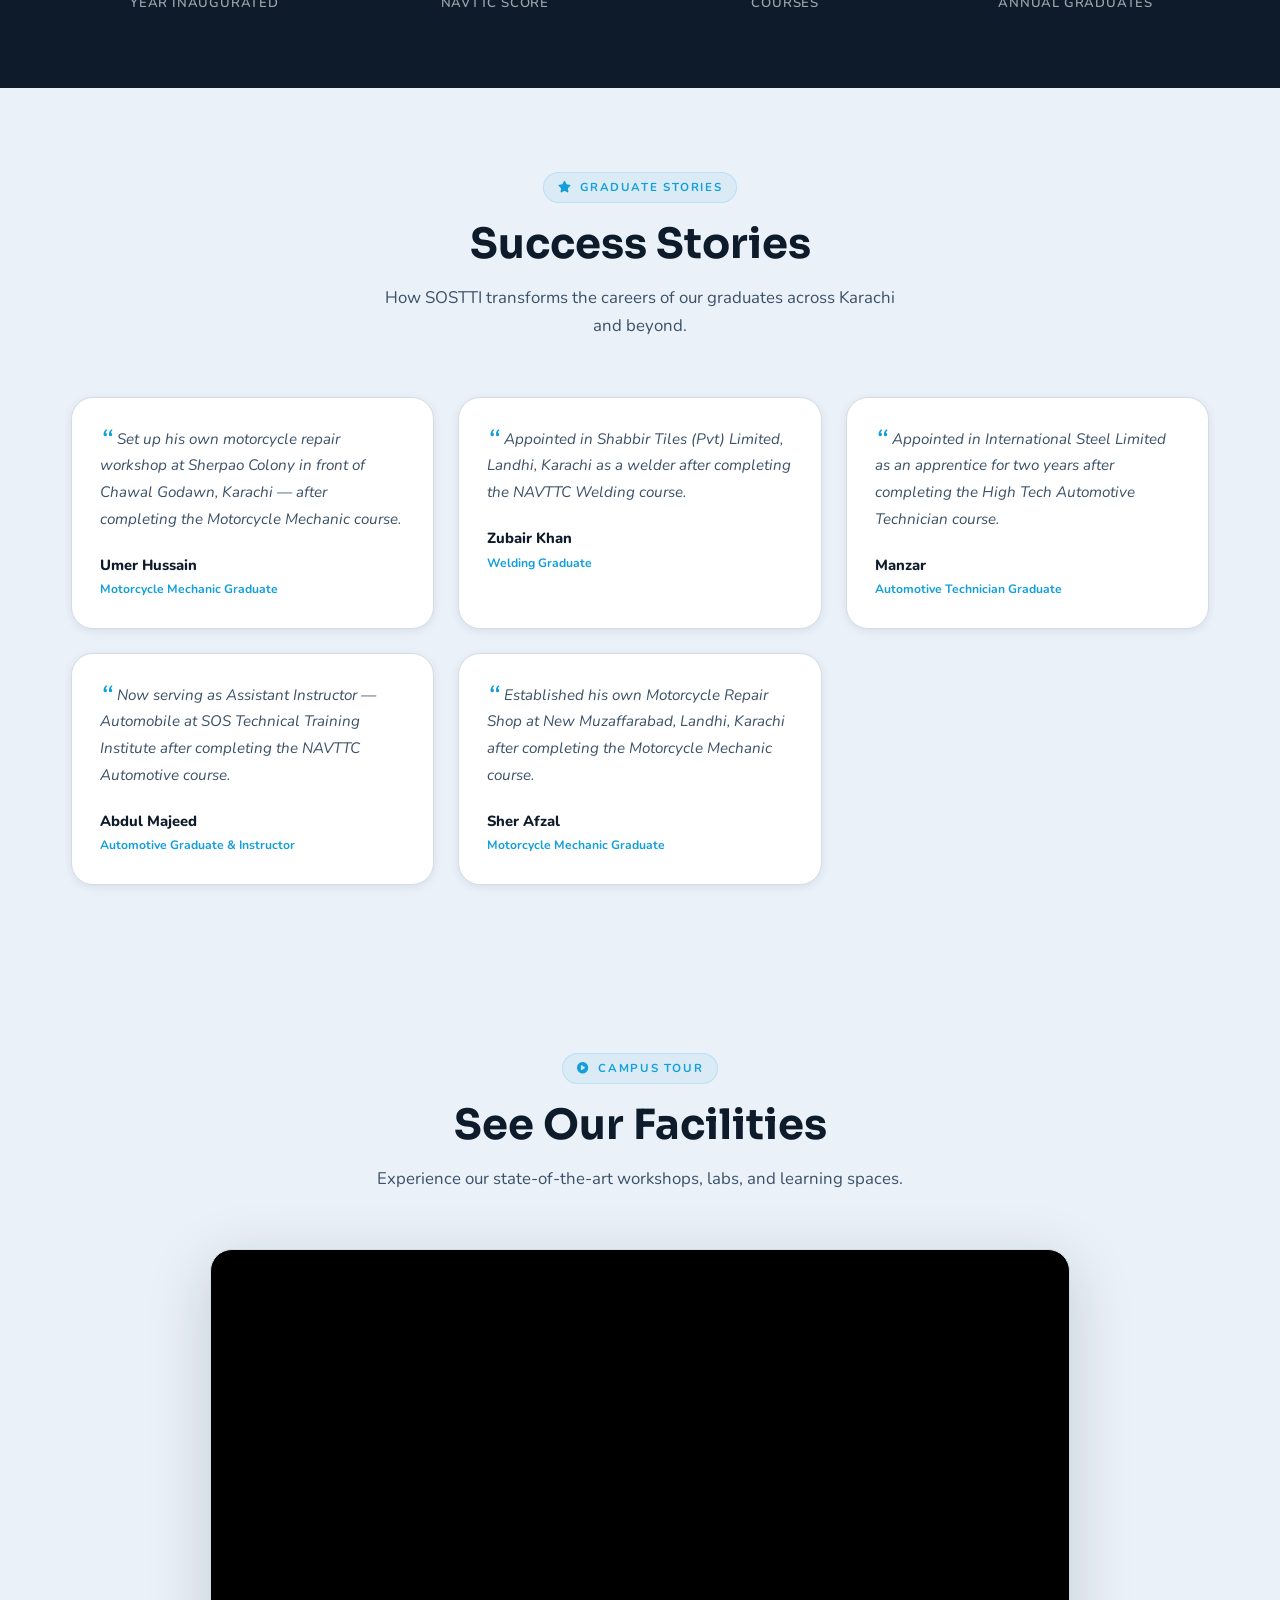
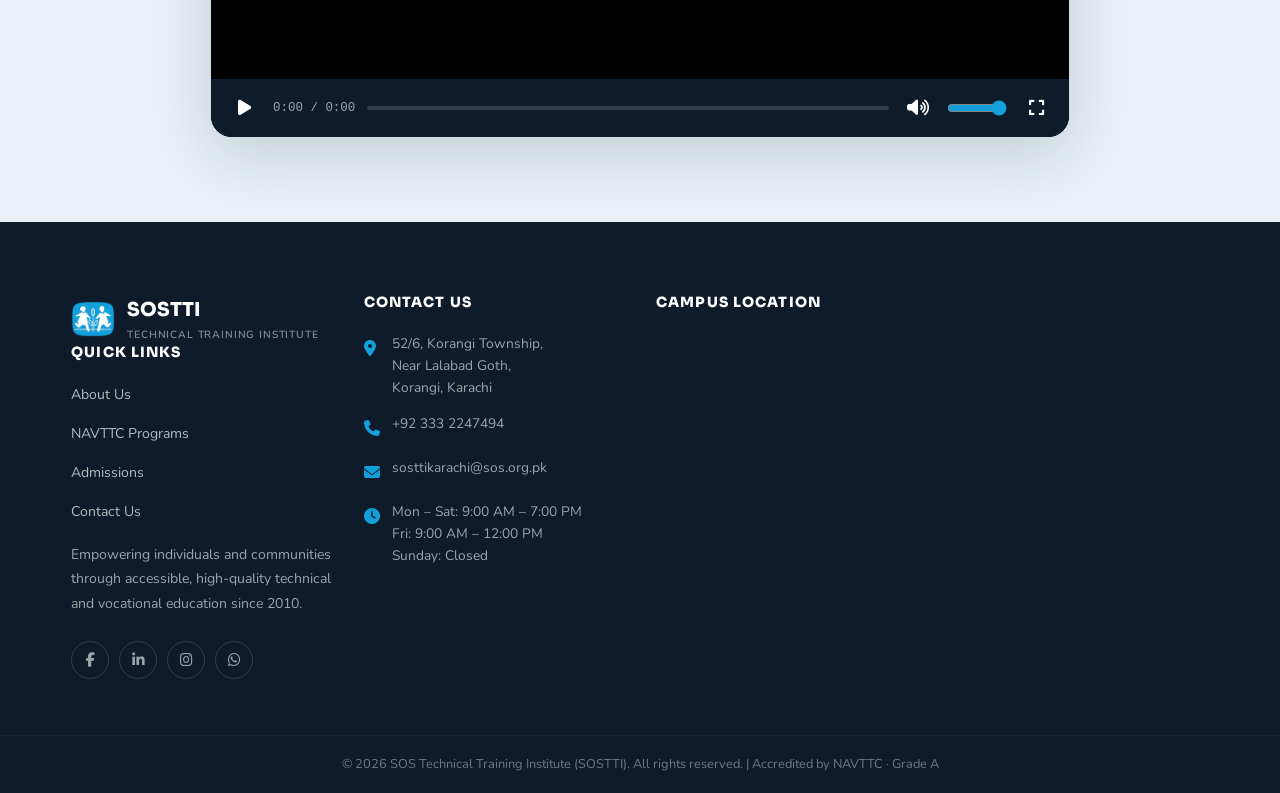
==== commit a3fc13c2: "wef" ====
--- a/index.html
+++ b/index.html
@@ -63,7 +63,7 @@
           </div>
 
           <h1>
-            <span class="highlight">COC Technical</span><br>
+            <span class="highlight">SOS Technical</span><br>
             Training Institute
           </h1>
 
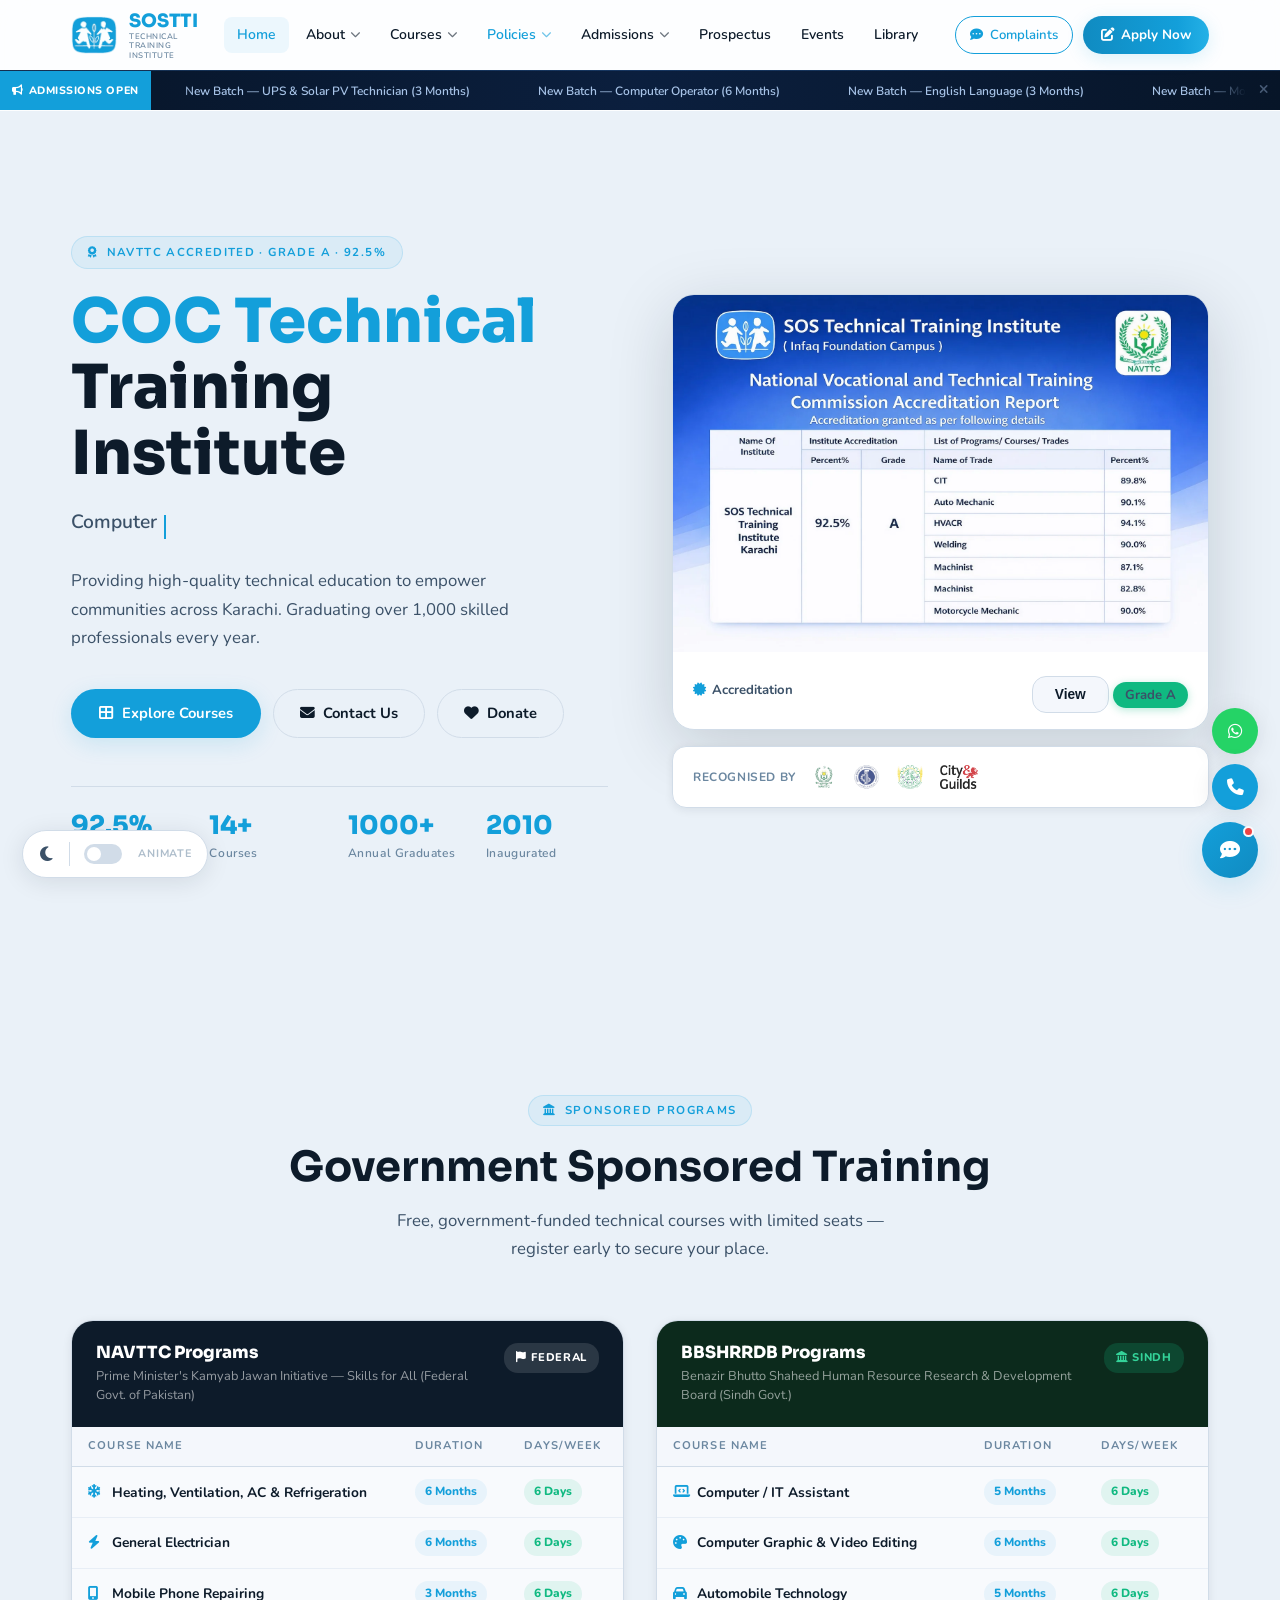
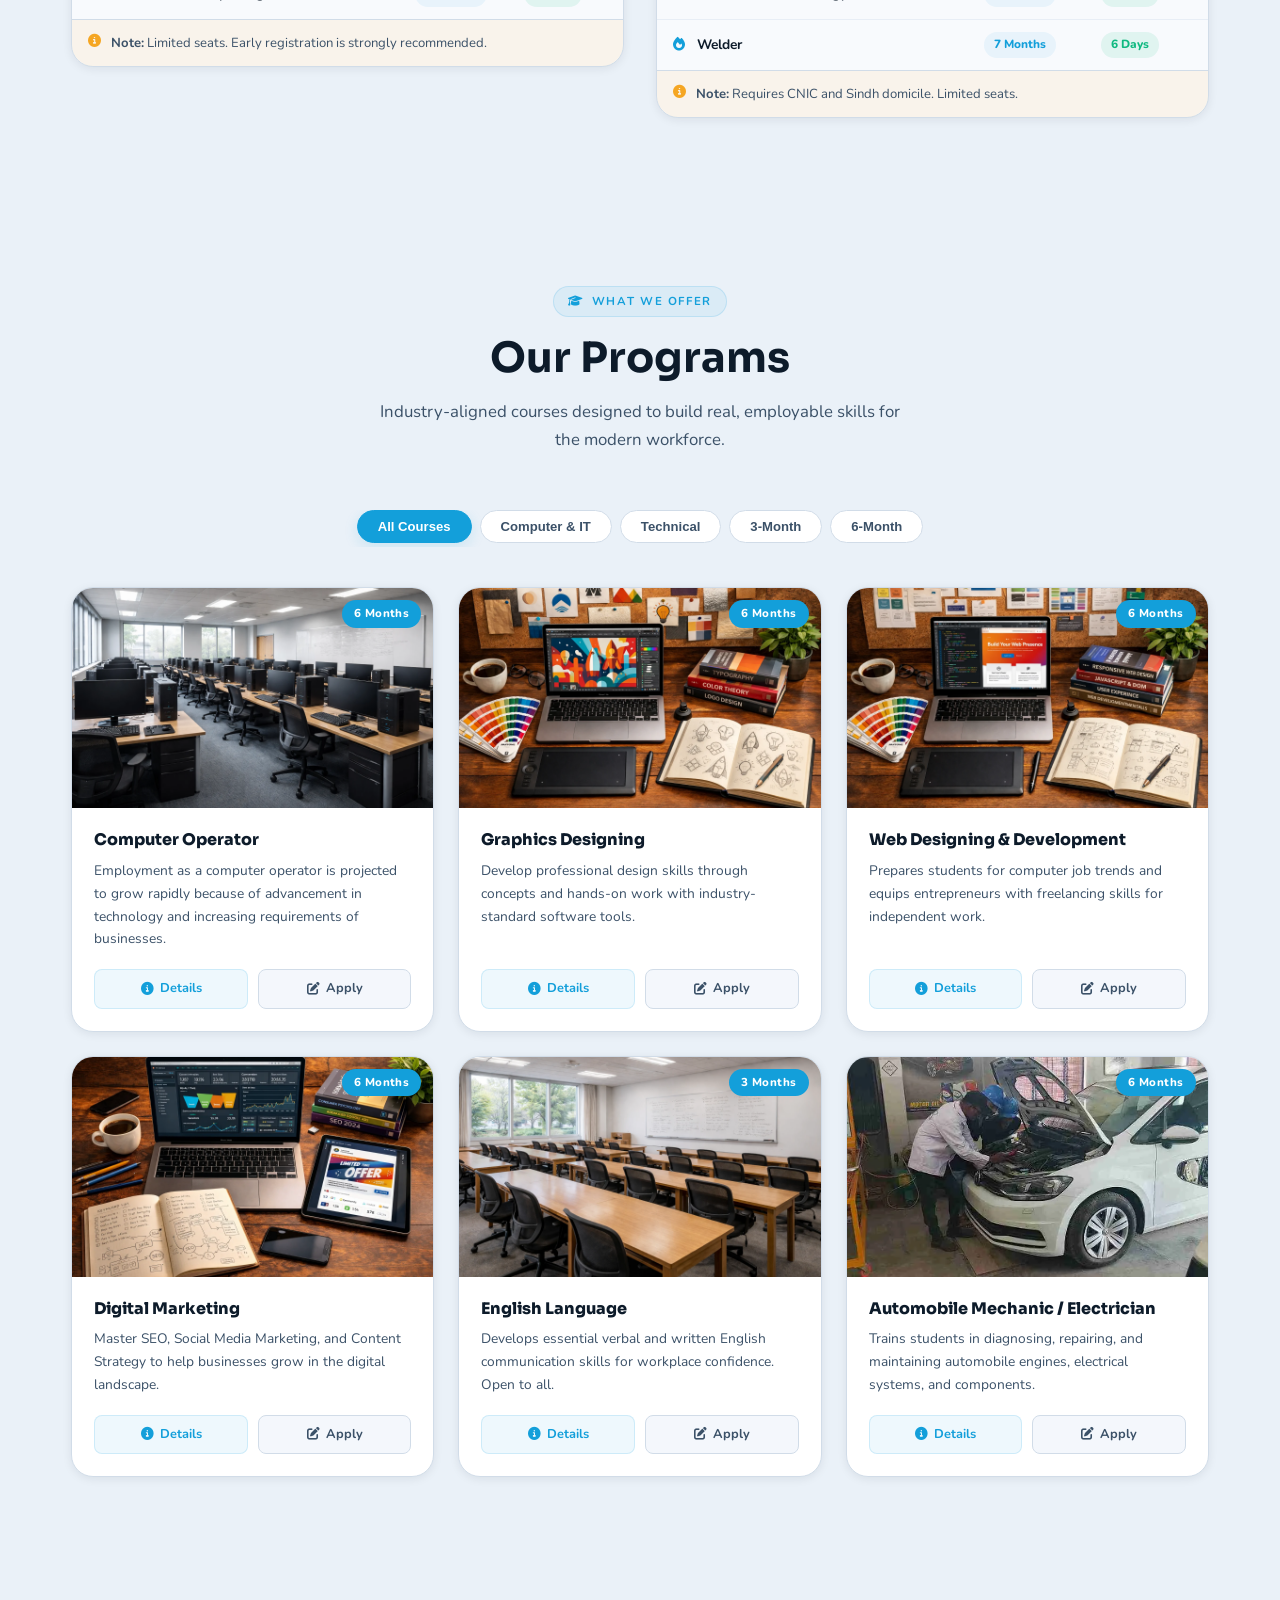
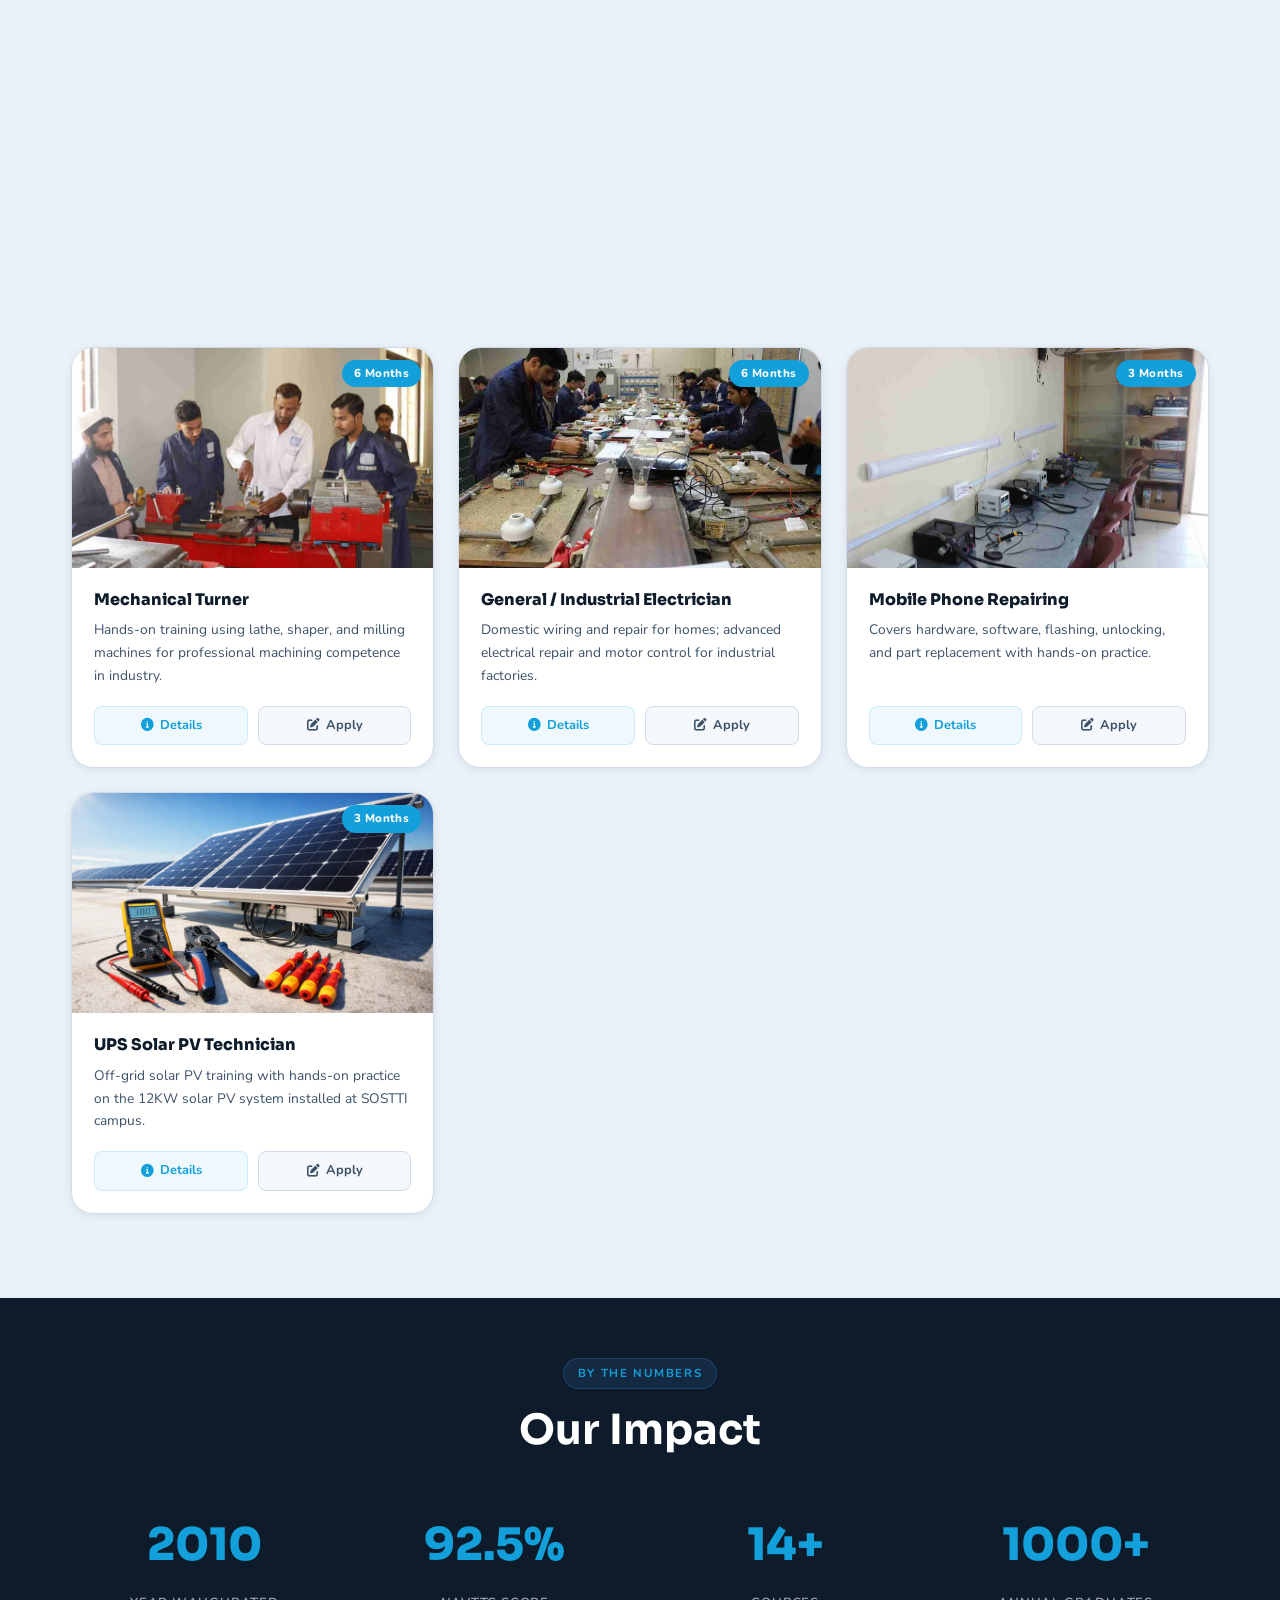
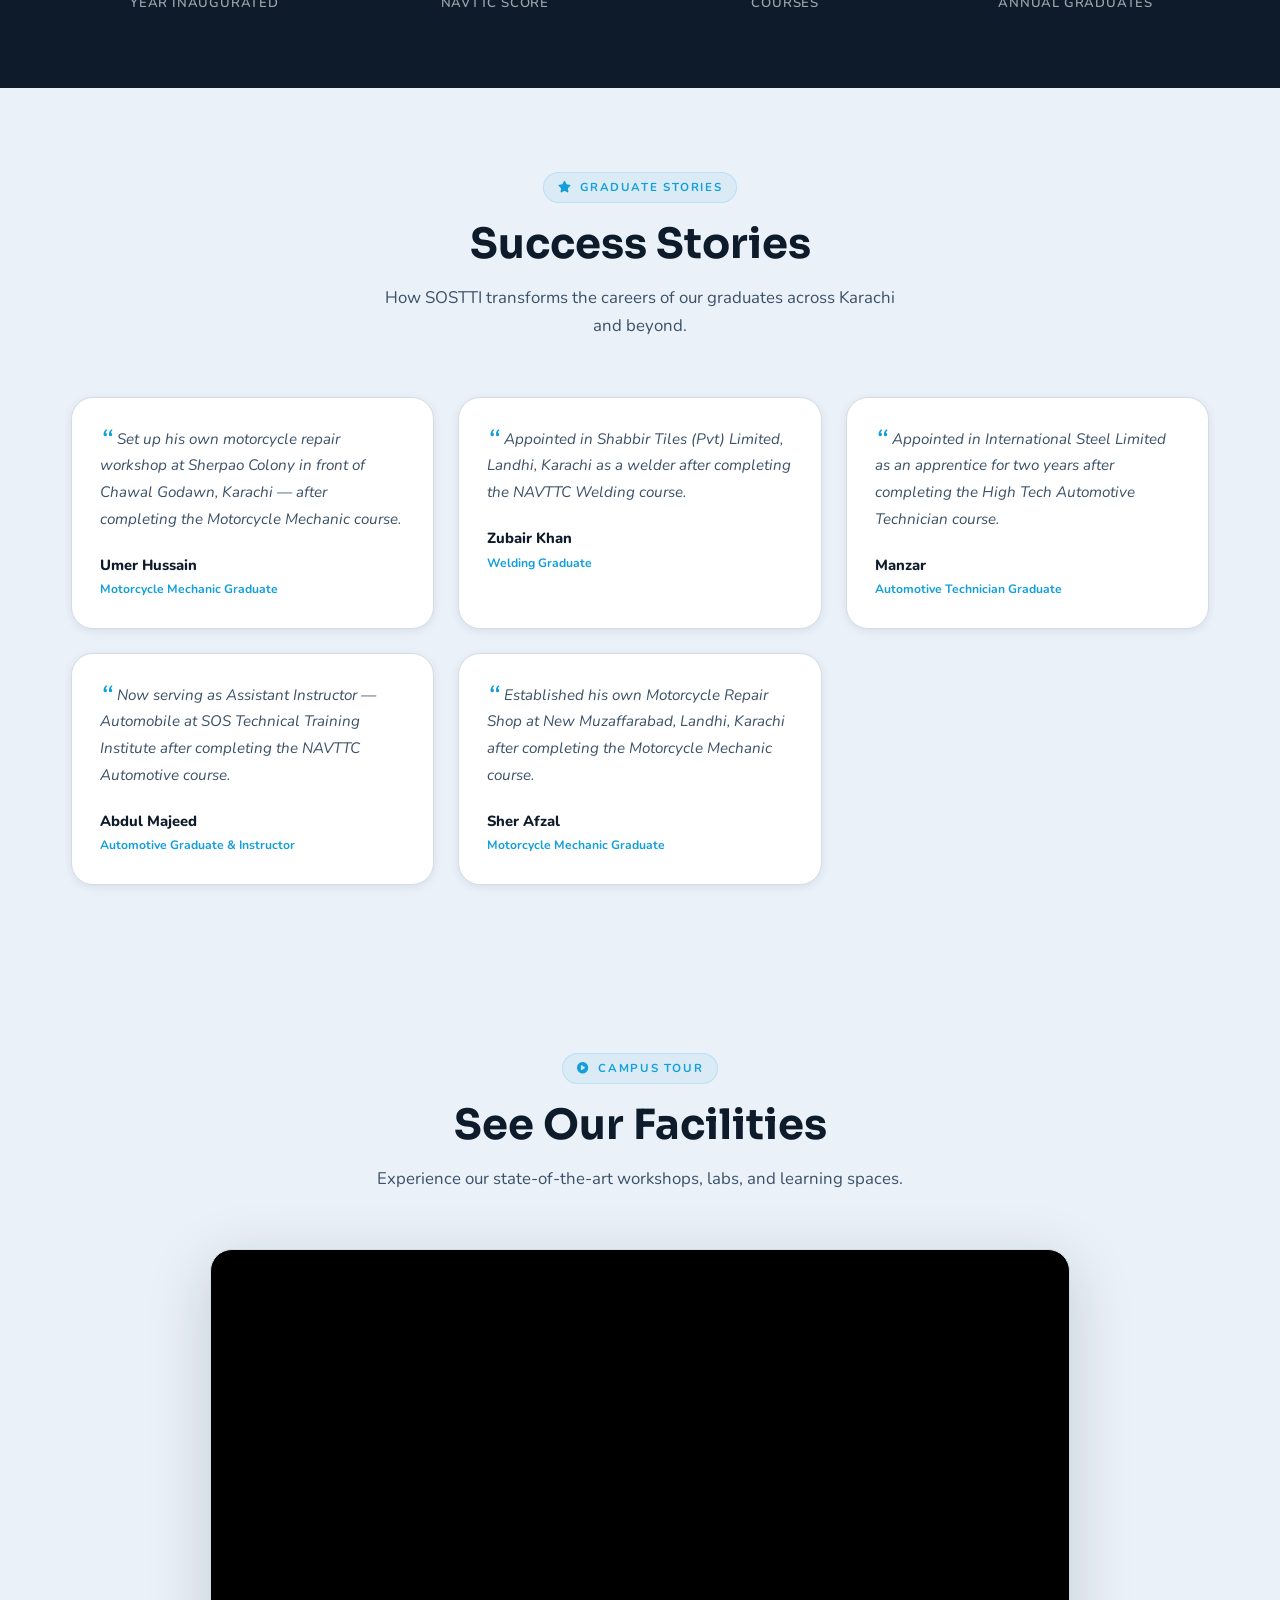
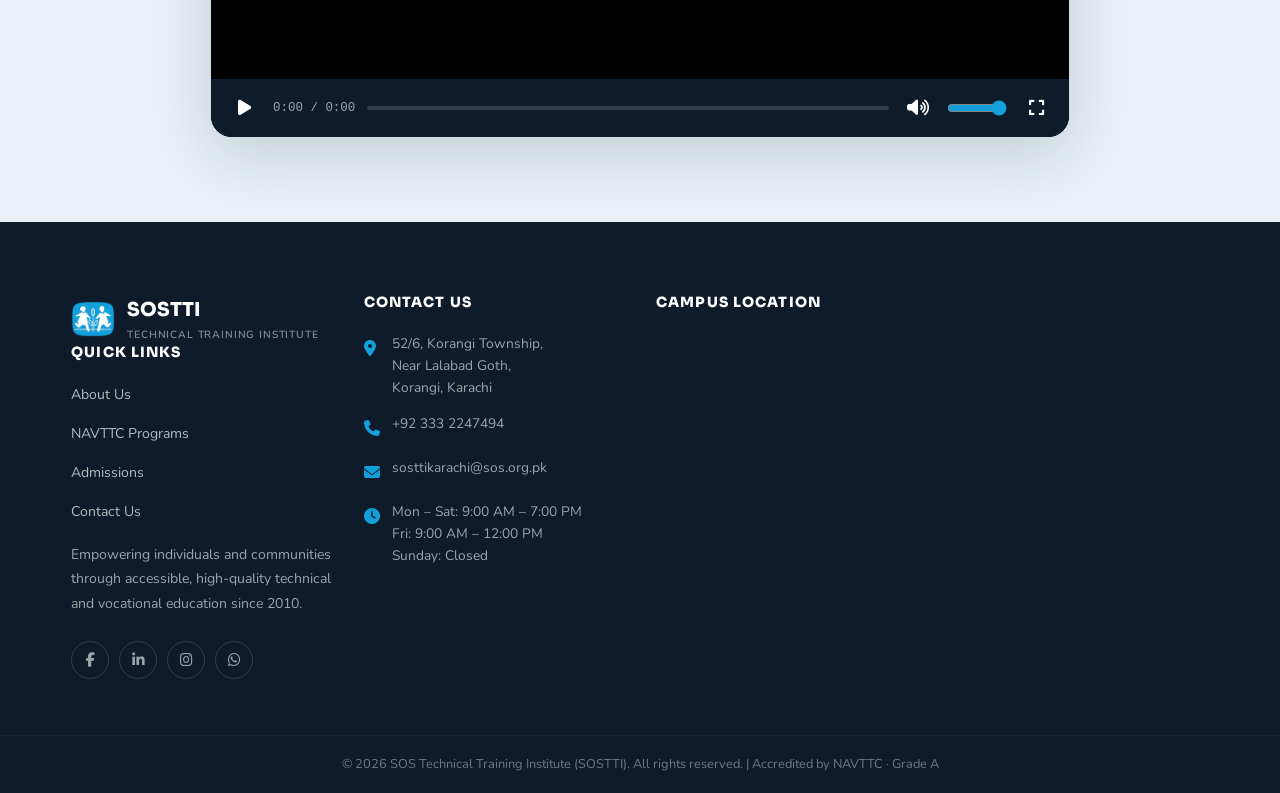
==== commit 1b44cbd0: "test" ====
--- a/index.html
+++ b/index.html
@@ -63,7 +63,7 @@
           </div>
 
           <h1>
-            <span class="highlight">SOS Technical</span><br>
+            <span class="highlight">COC Technical</span><br>
             Training Institute
           </h1>
 
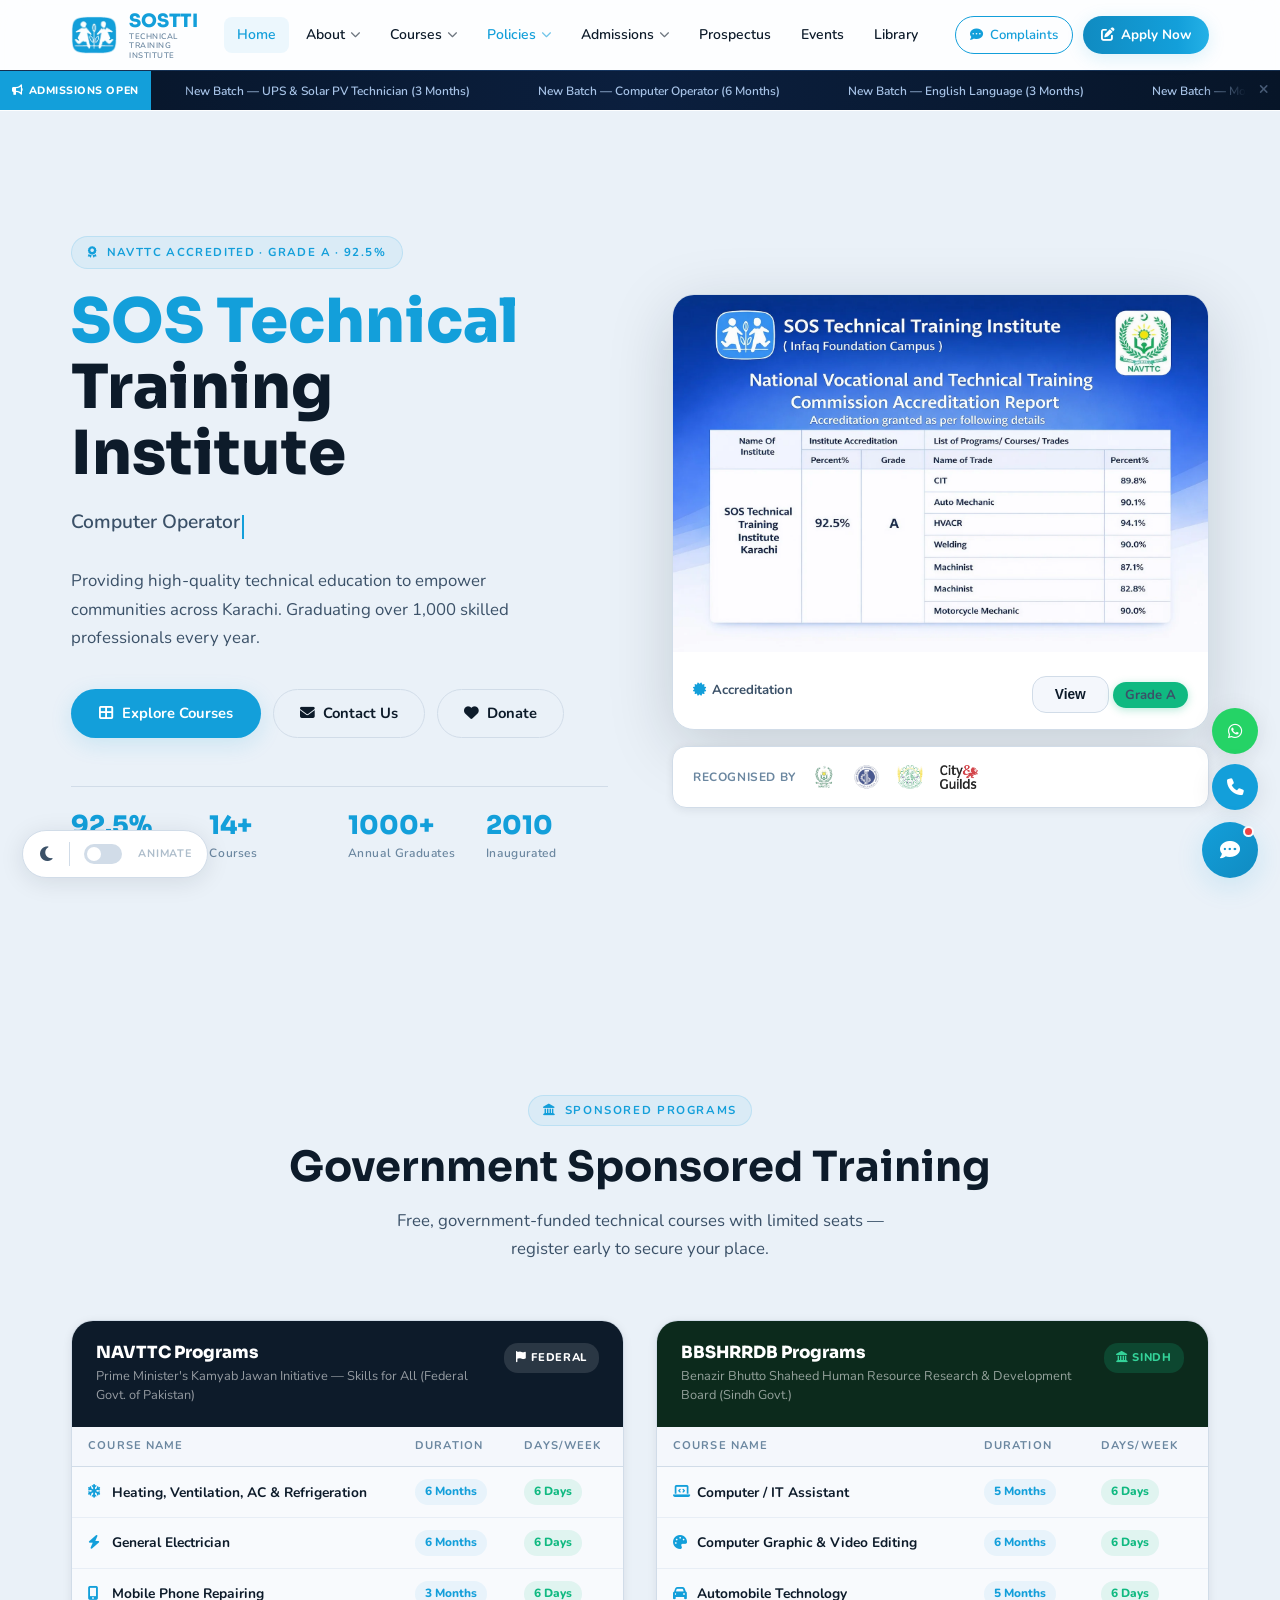
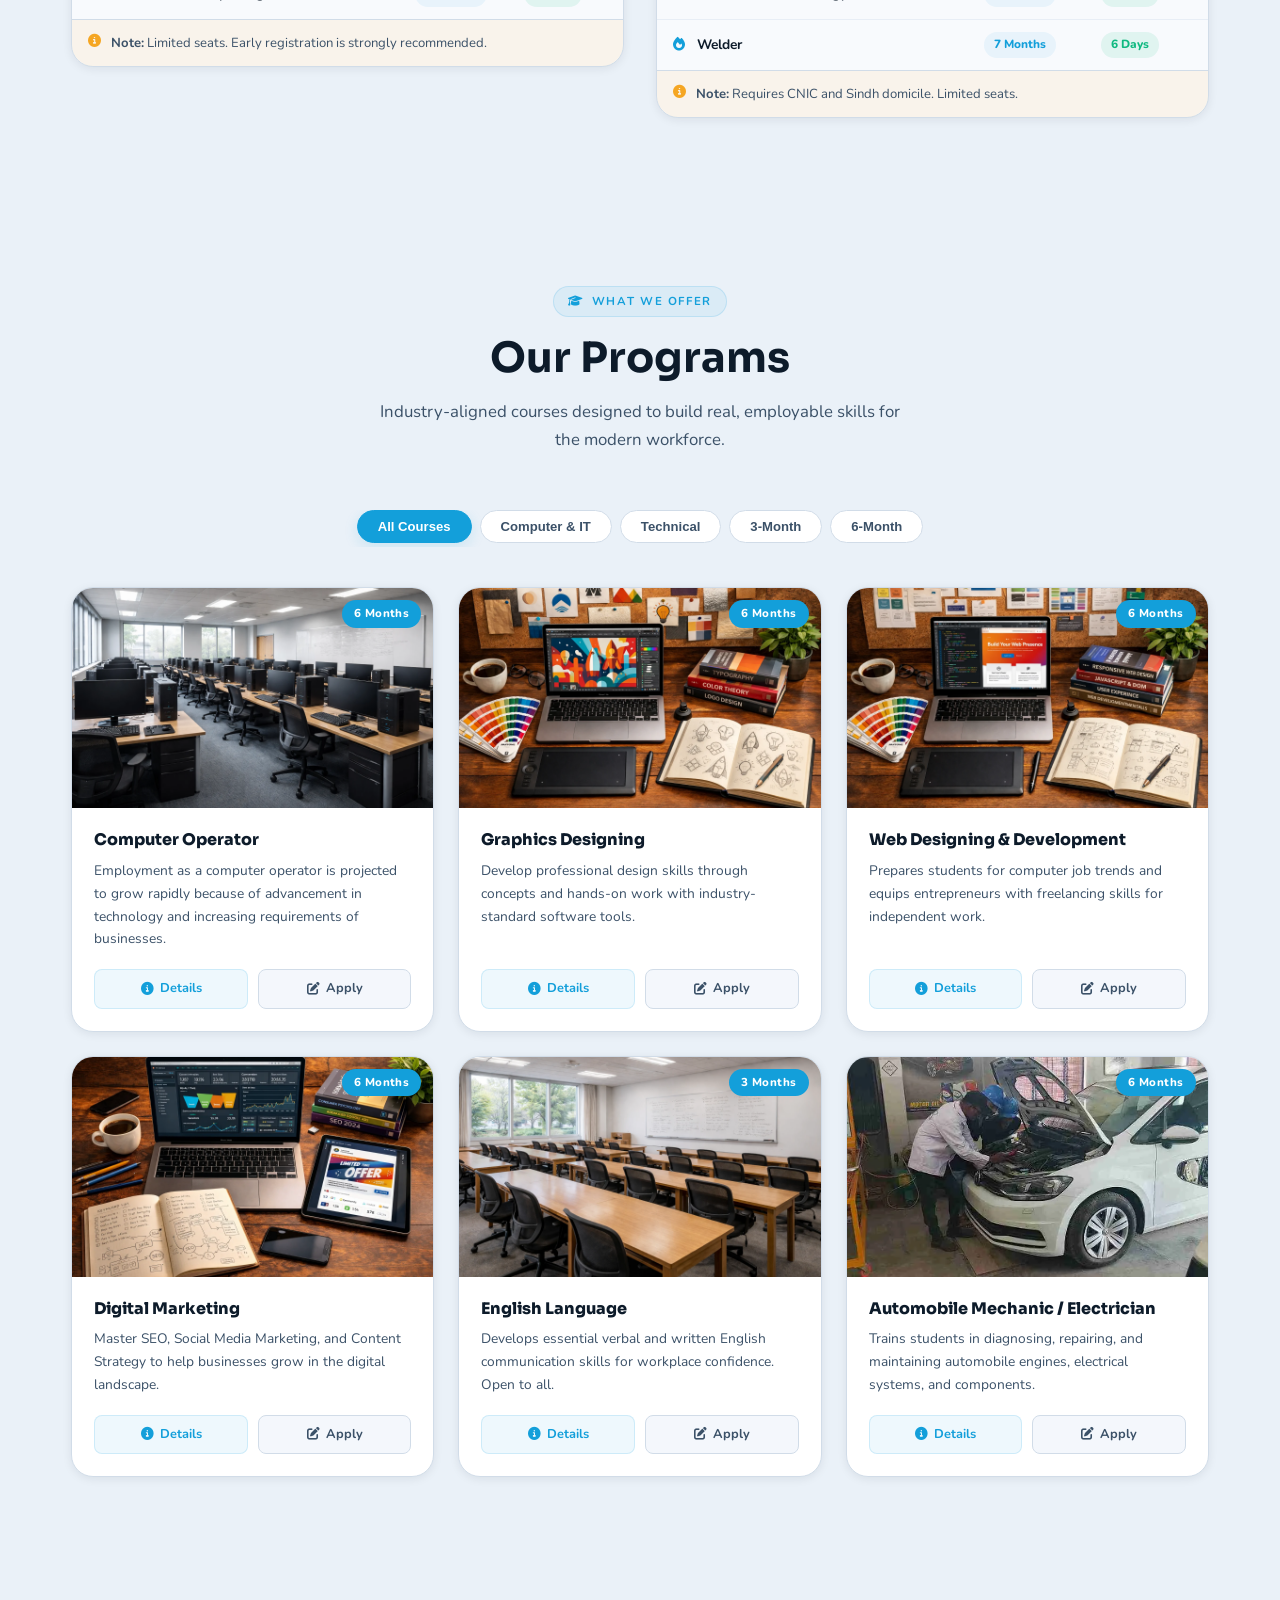
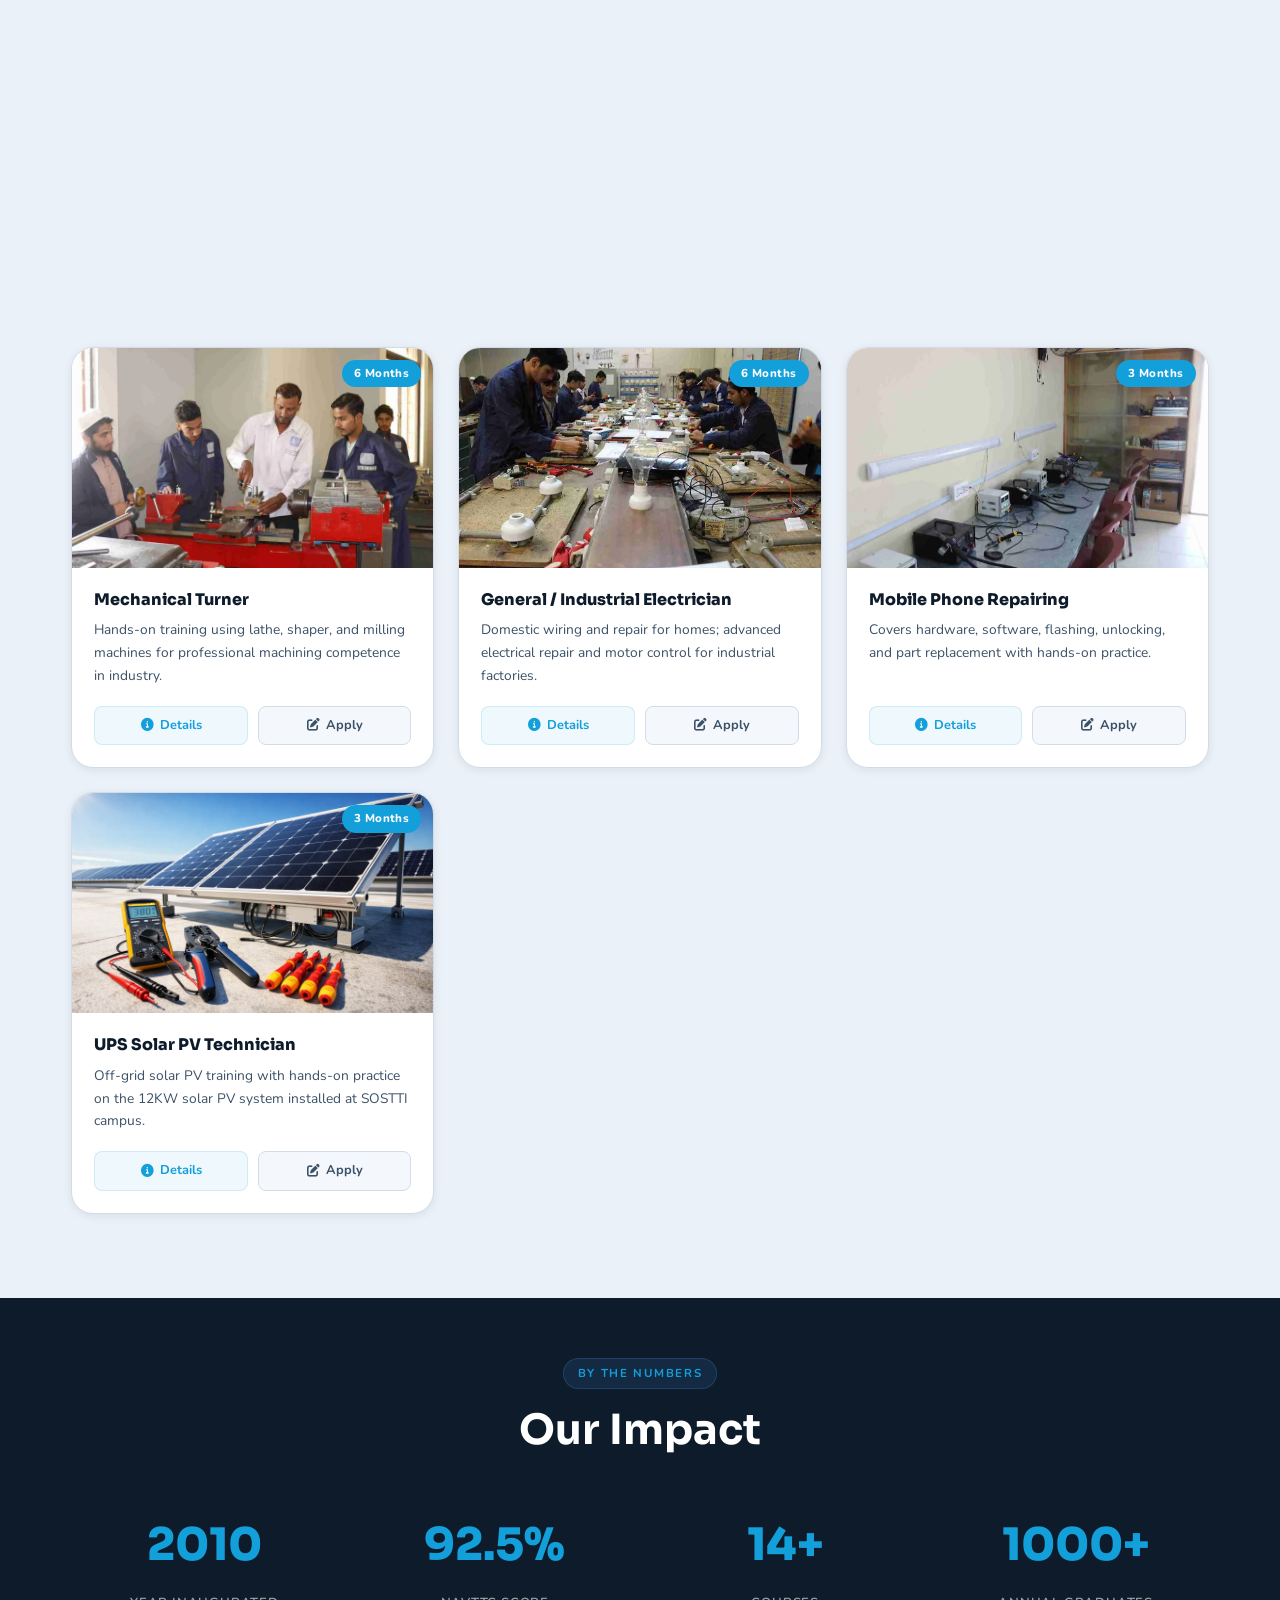
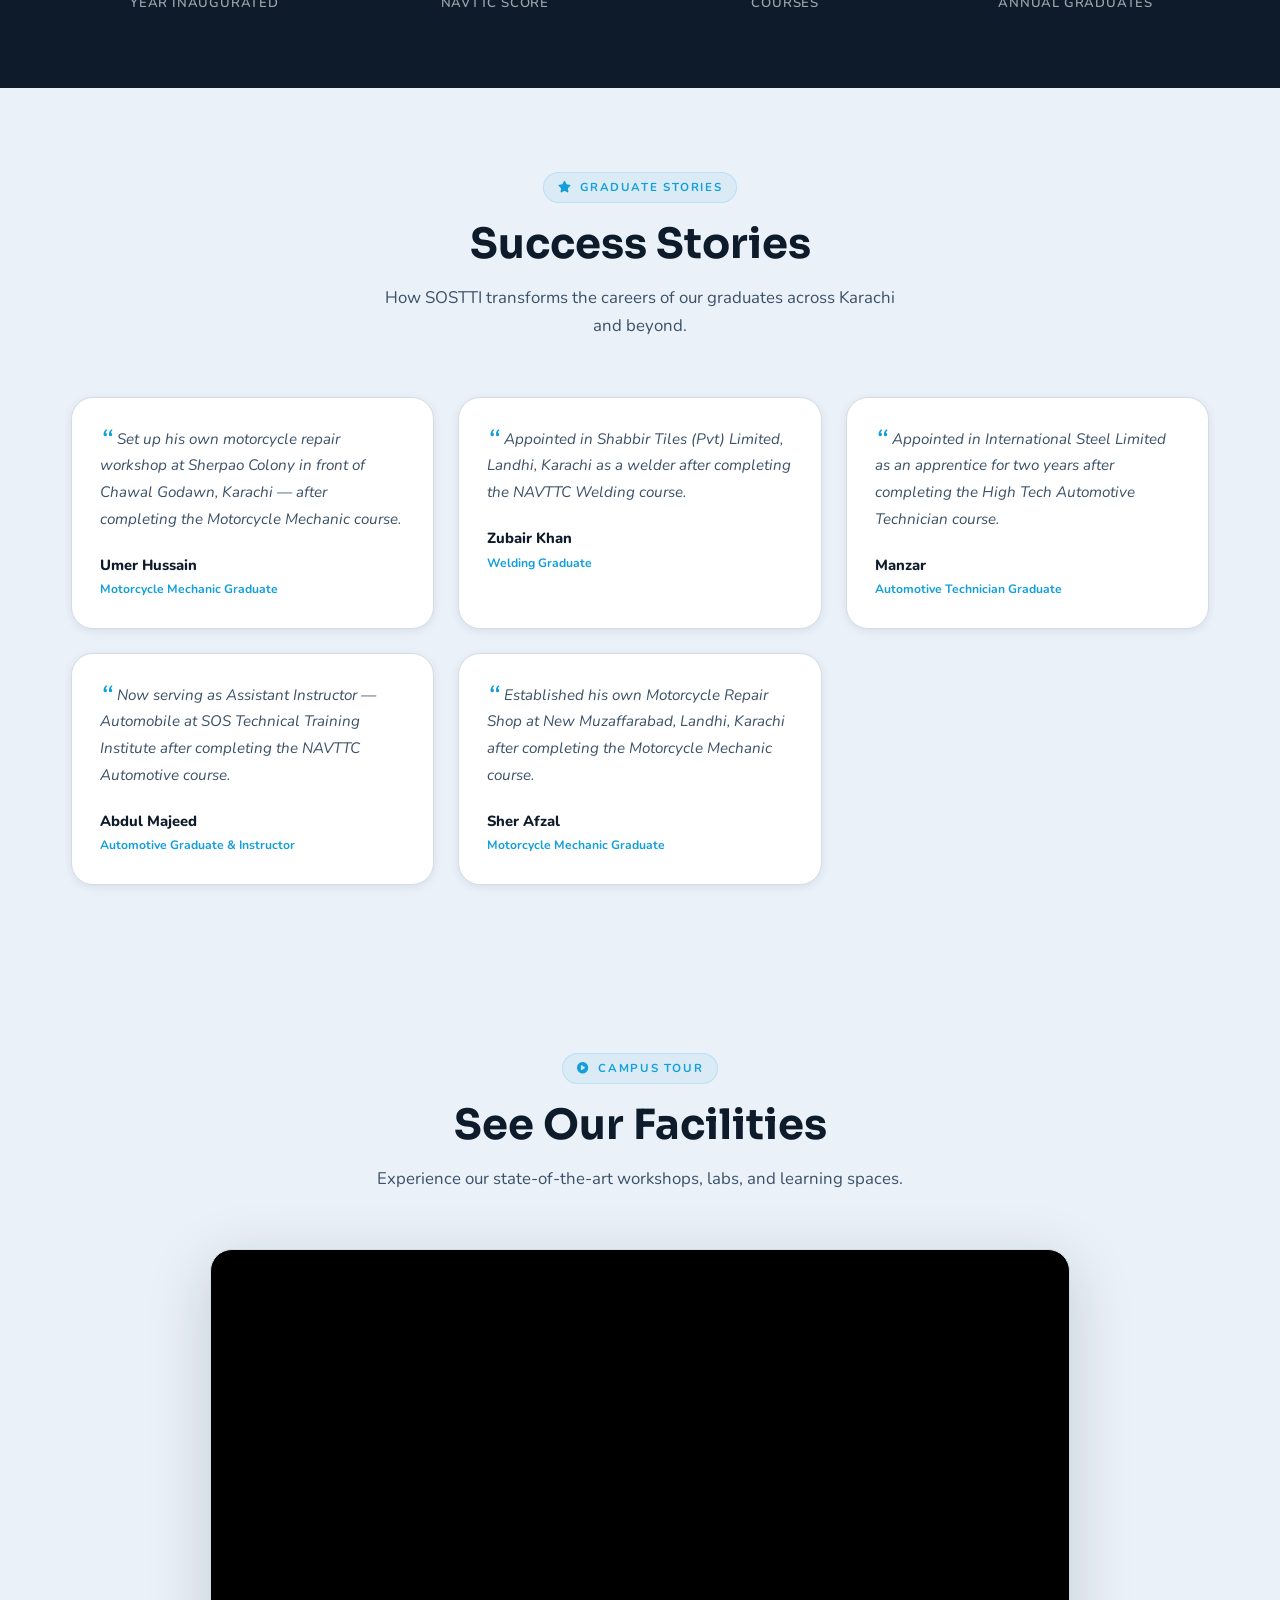
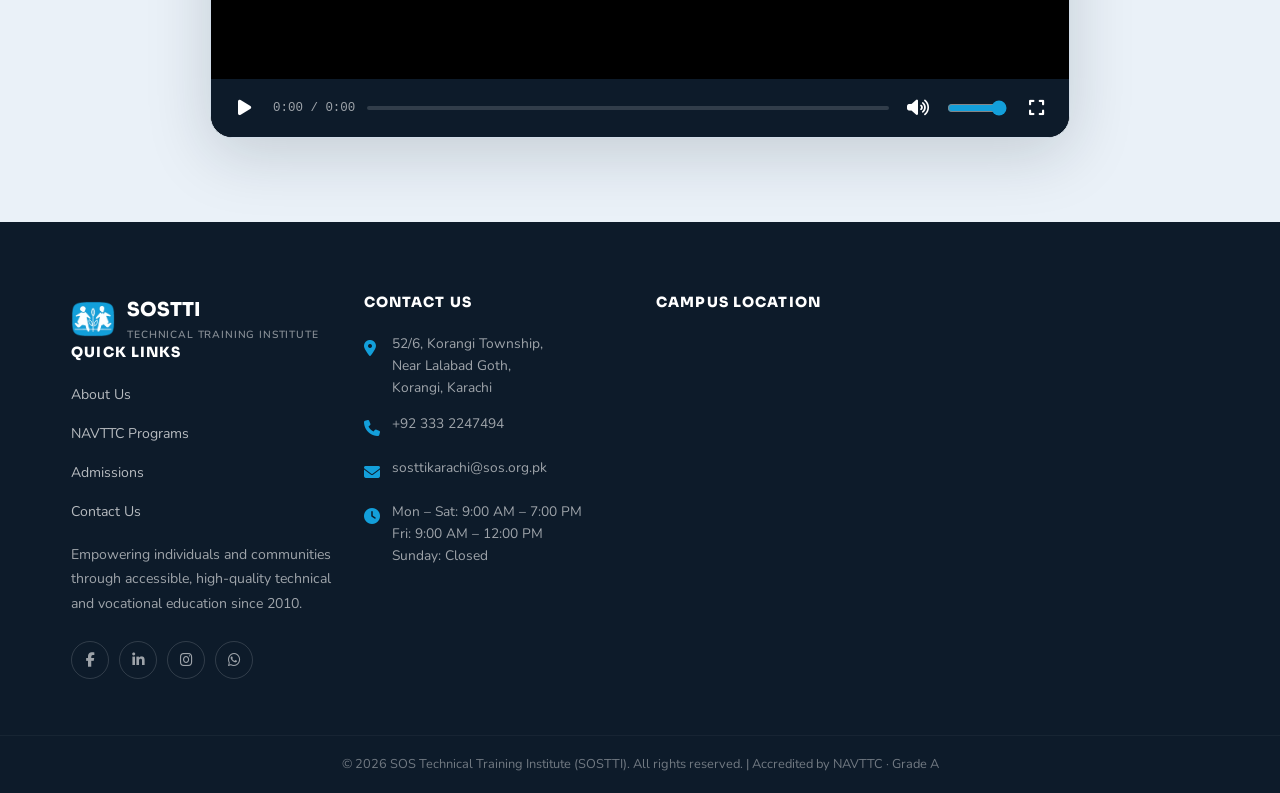
==== commit 66d76548: "final" ====
--- a/index.html
+++ b/index.html
@@ -63,7 +63,7 @@
           </div>
 
           <h1>
-            <span class="highlight">COC Technical</span><br>
+            <span class="highlight">SOS Technical</span><br>
             Training Institute
           </h1>
 
